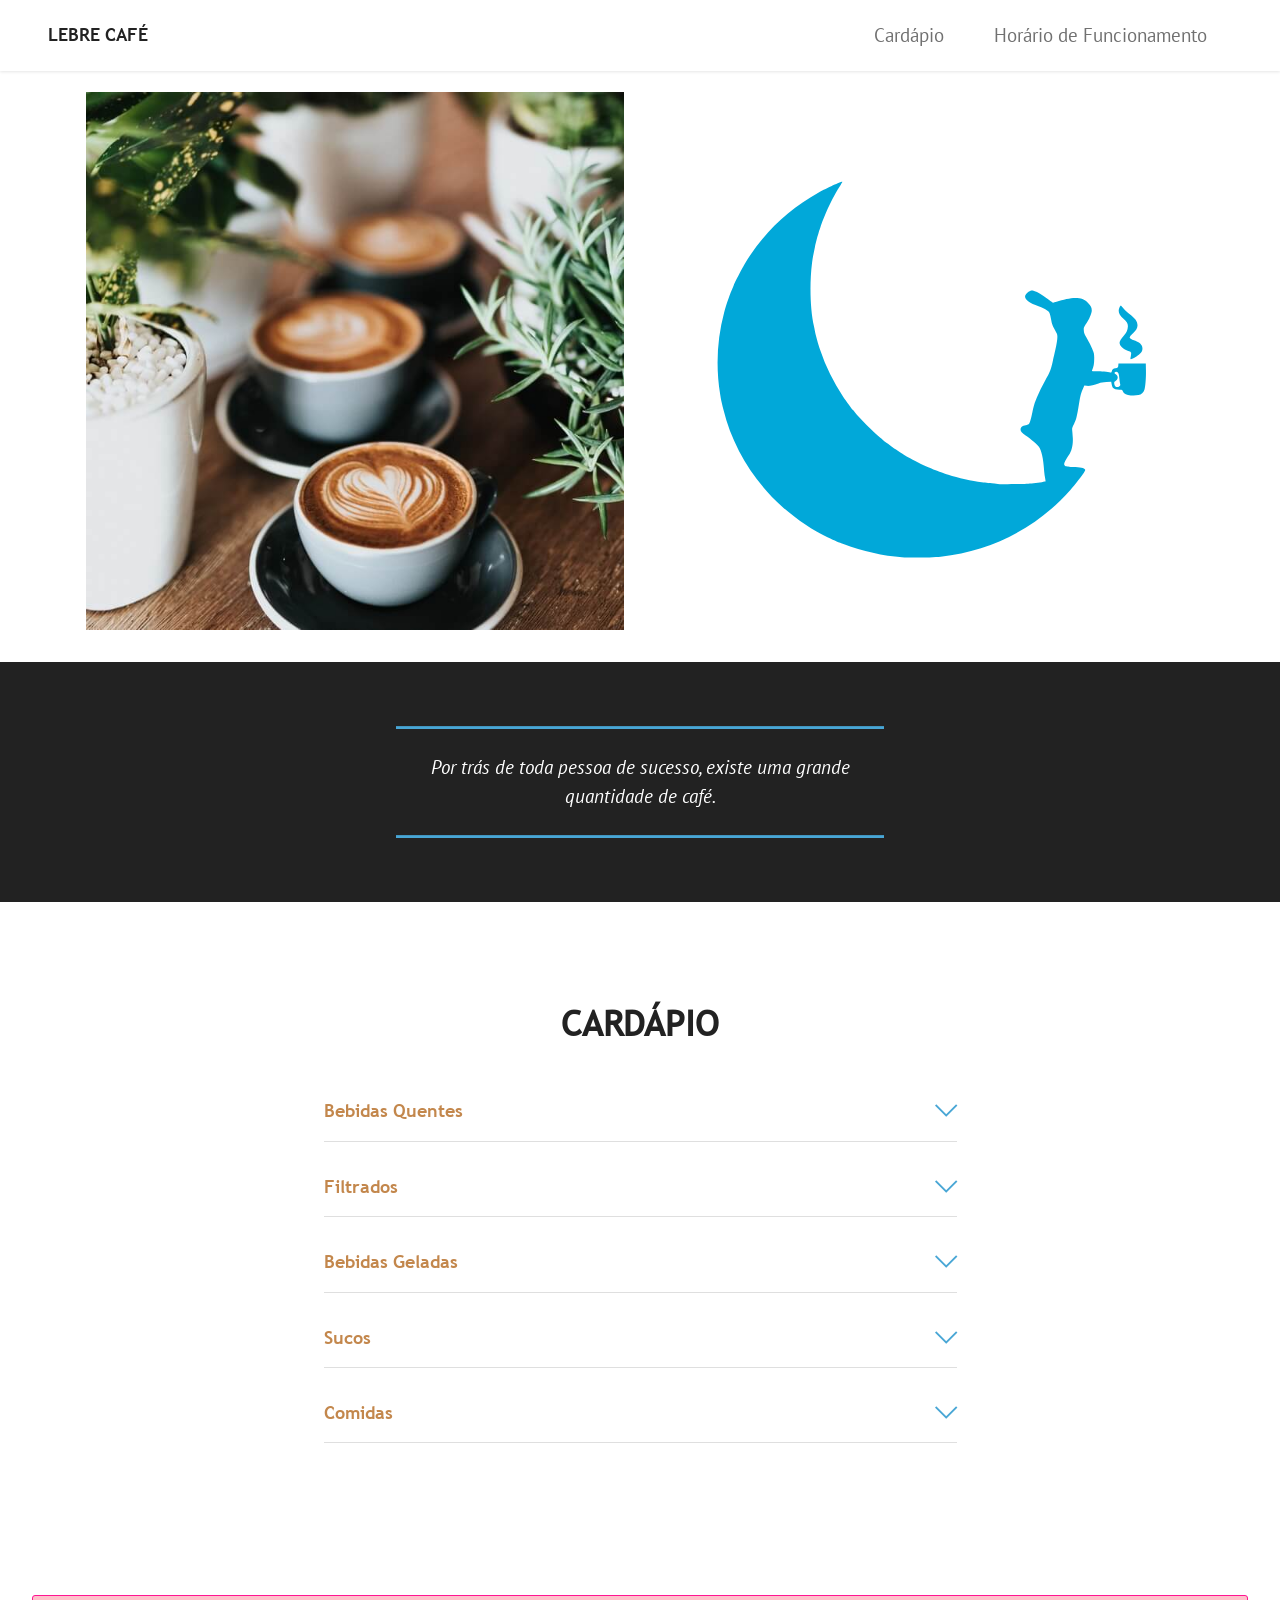
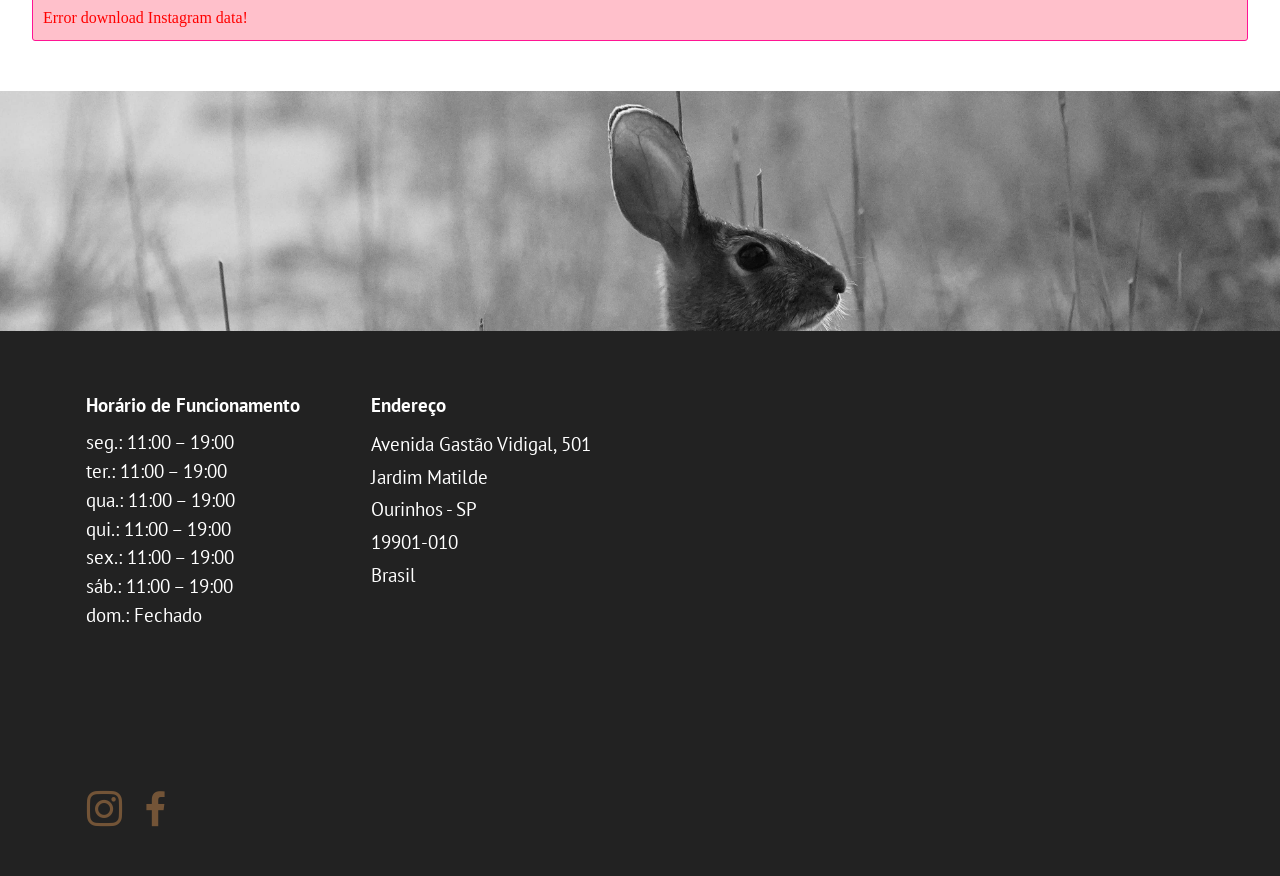
==== index.html @ 0de08815 "async defer" ====
<!DOCTYPE html>
<html  >
<head>
  <meta charset="UTF-8">
  <meta http-equiv="X-UA-Compatible" content="IE=edge">
  <meta name="viewport" content="width=device-width, initial-scale=1, minimum-scale=1">
  <link rel="shortcut icon" href="assets/images/untitled-artwork-128x128-2.png" type="image/x-icon">
  <meta name="description" content="Cafeteria em Ourinhos/SP.
Café, bolos, salgados e doces.">
  
  
  <title>LEBRE CAFÉ</title>
  <style>@charset "UTF-8";:root{--blue:#007bff;--indigo:#6610f2;--purple:#6f42c1;--pink:#e83e8c;--red:#dc3545;--orange:#fd7e14;--yellow:#ffffff;--green:#28a745;--teal:#20c997;--cyan:#17a2b8;--white:#fff;--gray:#6c757d;--gray-dark:#343a40;--primary:#007bff;--secondary:#6c757d;--success:#28a745;--info:#17a2b8;--warning:#ffffff;--danger:#dc3545;--light:#f8f9fa;--dark:#343a40;--breakpoint-xs:0;--breakpoint-sm:576px;--breakpoint-md:768px;--breakpoint-lg:992px;--breakpoint-xl:1200px;--font-family-sans-serif:-apple-system,BlinkMacSystemFont,"Segoe UI",Roboto,"Helvetica Neue",Arial,"Noto Sans",sans-serif,"Apple Color Emoji","Segoe UI Emoji","Segoe UI Symbol","Noto Color Emoji";--font-family-monospace:SFMono-Regular,Menlo,Monaco,Consolas,"Liberation Mono","Courier New",monospace}*,::after,::before{box-sizing:border-box}html{font-family:sans-serif;line-height:1.15;-webkit-text-size-adjust:100%}nav,section{display:block}body{margin:0;font-family:-apple-system,BlinkMacSystemFont,"Segoe UI",Roboto,"Helvetica Neue",Arial,"Noto Sans",sans-serif,"Apple Color Emoji","Segoe UI Emoji","Segoe UI Symbol","Noto Color Emoji";font-size:1rem;font-weight:400;line-height:1.5;color:#212529;text-align:left;background-color:#fff}hr{box-sizing:content-box;height:0;overflow:visible}h3,h6{margin-top:0;margin-bottom:.5rem}p{margin-top:0;margin-bottom:1rem}ul{margin-top:0;margin-bottom:1rem}strong{font-weight:bolder}a{color:#007bff;text-decoration:none;background-color:transparent}img{vertical-align:middle;border-style:none}button{border-radius:0}button{margin:0;font-family:inherit;font-size:inherit;line-height:inherit}button{overflow:visible}button{text-transform:none}[type=button],button{-webkit-appearance:button}[type=button]::-moz-focus-inner,button::-moz-focus-inner{padding:0;border-style:none}::-webkit-file-upload-button{font:inherit;-webkit-appearance:button}h3,h6{margin-bottom:.5rem;font-weight:500;line-height:1.2}h3{font-size:1.75rem}h6{font-size:1rem}.display-4{font-size:3.5rem;font-weight:300;line-height:1.2}hr{margin-top:1rem;margin-bottom:1rem;border:0;border-top:1px solid rgba(0,0,0,.1)}.container,.container-fluid{width:100%;padding-right:15px;padding-left:15px;margin-right:auto;margin-left:auto}@media (min-width:576px){.container{max-width:540px}}@media (min-width:768px){.container{max-width:720px}}@media (min-width:992px){.container{max-width:960px}}@media (min-width:1200px){.container{max-width:1140px}}.row{display:-ms-flexbox;display:flex;-ms-flex-wrap:wrap;flex-wrap:wrap;margin-right:-15px;margin-left:-15px}.col-12,.col-lg-5,.col-lg-6,.col-md-12,.col-md-7{position:relative;width:100%;padding-right:15px;padding-left:15px}.col-12{-ms-flex:0 0 100%;flex:0 0 100%;max-width:100%}@media (min-width:768px){.col-md-7{-ms-flex:0 0 58.333333%;flex:0 0 58.333333%;max-width:58.333333%}.col-md-12{-ms-flex:0 0 100%;flex:0 0 100%;max-width:100%}}@media (min-width:992px){.col-lg-5{-ms-flex:0 0 41.666667%;flex:0 0 41.666667%;max-width:41.666667%}.col-lg-6{-ms-flex:0 0 50%;flex:0 0 50%;max-width:50%}}.collapse:not(.show){display:none}.nav-link{display:block;padding:.5rem 1rem}.navbar{position:relative;display:-ms-flexbox;display:flex;-ms-flex-wrap:wrap;flex-wrap:wrap;-ms-flex-align:center;align-items:center;-ms-flex-pack:justify;justify-content:space-between;padding:.5rem 1rem}.navbar .container-fluid{display:-ms-flexbox;display:flex;-ms-flex-wrap:wrap;flex-wrap:wrap;-ms-flex-align:center;align-items:center;-ms-flex-pack:justify;justify-content:space-between}.navbar-brand{display:inline-block;padding-top:.3125rem;padding-bottom:.3125rem;margin-right:1rem;font-size:1.25rem;line-height:inherit;white-space:nowrap}.navbar-nav{display:-ms-flexbox;display:flex;-ms-flex-direction:column;flex-direction:column;padding-left:0;margin-bottom:0;list-style:none}.navbar-nav .nav-link{padding-right:0;padding-left:0}.navbar-collapse{-ms-flex-preferred-size:100%;flex-basis:100%;-ms-flex-positive:1;flex-grow:1;-ms-flex-align:center;align-items:center}.navbar-toggler{padding:.25rem .75rem;font-size:1.25rem;line-height:1;background-color:transparent;border:1px solid transparent;border-radius:.25rem}@media (max-width:991.98px){.navbar-expand-lg>.container-fluid{padding-right:0;padding-left:0}}@media (min-width:992px){.navbar-expand-lg{-ms-flex-flow:row nowrap;flex-flow:row nowrap;-ms-flex-pack:start;justify-content:flex-start}.navbar-expand-lg .navbar-nav{-ms-flex-direction:row;flex-direction:row}.navbar-expand-lg .navbar-nav .nav-link{padding-right:.5rem;padding-left:.5rem}.navbar-expand-lg>.container-fluid{-ms-flex-wrap:nowrap;flex-wrap:nowrap}.navbar-expand-lg .navbar-collapse{display:-ms-flexbox!important;display:flex!important;-ms-flex-preferred-size:auto;flex-basis:auto}.navbar-expand-lg .navbar-toggler{display:none}}.card{position:relative;display:-ms-flexbox;display:flex;-ms-flex-direction:column;flex-direction:column;min-width:0;word-wrap:break-word;background-color:#fff;background-clip:border-box;border:1px solid rgba(0,0,0,.125);border-radius:.25rem}.card-header{padding:.75rem 1.25rem;margin-bottom:0;background-color:rgba(0,0,0,.03);border-bottom:1px solid rgba(0,0,0,.125)}.card-header:first-child{border-radius:calc(.25rem - 1px) calc(.25rem - 1px) 0 0}.justify-content-center{-ms-flex-pack:center!important;justify-content:center!important}.mb-0{margin-bottom:0!important}.mb-3{margin-bottom:1rem!important}.my-4{margin-top:1.5rem!important}.mb-4,.my-4{margin-bottom:1.5rem!important}.text-primary{color:#007bff!important}.text-info{color:#17a2b8!important}.text-warning{color:#ffffff!important}html{box-sizing:border-box;-ms-overflow-style:scrollbar}*,::after,::before{box-sizing:inherit}.container,.container-fluid{width:100%;padding-right:15px;padding-left:15px;margin-right:auto;margin-left:auto}@media (min-width:576px){.container{max-width:540px}}@media (min-width:768px){.container{max-width:720px}}@media (min-width:992px){.container{max-width:960px}}@media (min-width:1200px){.container{max-width:1140px}}.row{display:-ms-flexbox;display:flex;-ms-flex-wrap:wrap;flex-wrap:wrap;margin-right:-15px;margin-left:-15px}.col-12,.col-lg-5,.col-lg-6,.col-md-12,.col-md-7{position:relative;width:100%;padding-right:15px;padding-left:15px}.col-12{-ms-flex:0 0 100%;flex:0 0 100%;max-width:100%}@media (min-width:768px){.col-md-7{-ms-flex:0 0 58.333333%;flex:0 0 58.333333%;max-width:58.333333%}.col-md-12{-ms-flex:0 0 100%;flex:0 0 100%;max-width:100%}}@media (min-width:992px){.col-lg-5{-ms-flex:0 0 41.666667%;flex:0 0 41.666667%;max-width:41.666667%}.col-lg-6{-ms-flex:0 0 50%;flex:0 0 50%;max-width:50%}}.justify-content-center{-ms-flex-pack:center!important;justify-content:center!important}.mb-0{margin-bottom:0!important}.mb-3{margin-bottom:1rem!important}.my-4{margin-top:1.5rem!important}.mb-4,.my-4{margin-bottom:1.5rem!important}*,::after,::before{box-sizing:border-box}html{font-family:sans-serif;line-height:1.15;-webkit-text-size-adjust:100%}nav,section{display:block}body{margin:0;font-family:-apple-system,BlinkMacSystemFont,"Segoe UI",Roboto,"Helvetica Neue",Arial,"Noto Sans",sans-serif,"Apple Color Emoji","Segoe UI Emoji","Segoe UI Symbol","Noto Color Emoji";font-size:1rem;font-weight:400;line-height:1.5;color:#212529;text-align:left;background-color:#fff}hr{box-sizing:content-box;height:0;overflow:visible}h3,h6{margin-top:0;margin-bottom:.5rem}p{margin-top:0;margin-bottom:1rem}ul{margin-top:0;margin-bottom:1rem}strong{font-weight:bolder}a{color:#007bff;text-decoration:none;background-color:transparent}img{vertical-align:middle;border-style:none}button{border-radius:0}button{margin:0;font-family:inherit;font-size:inherit;line-height:inherit}button{overflow:visible}button{text-transform:none}[type=button],button{-webkit-appearance:button}[type=button]::-moz-focus-inner,button::-moz-focus-inner{padding:0;border-style:none}::-webkit-file-upload-button{font:inherit;-webkit-appearance:button}.navbar-dropdown{left:0;padding:0;position:absolute;right:0;top:0;z-index:1030;background:#282828}.navbar-dropdown .navbar-caption{font-weight:700;white-space:normal;vertical-align:-4px;line-height:3.125rem!important}.navbar-dropdown .navbar-caption{color:inherit;text-decoration:none}.navbar-dropdown.navbar-fixed-top{position:fixed}.navbar-dropdown .navbar-brand span{vertical-align:-4px}.nav-dropdown{font-size:.75rem;font-weight:500;height:auto!important}.nav-dropdown .link{margin:.667em 1.667em;font-weight:500;padding:0}.nav-dropdown .link::after{color:inherit}section{background-color:#fff}body{font-style:normal;line-height:1.5;font-weight:400;color:#232323;position:relative}.container,.container-fluid,section{position:relative;word-wrap:break-word}a{font-style:normal;font-weight:400}a{text-decoration:none}.mbr-section-title{font-style:normal;line-height:1.3}.mbr-text{font-style:normal;line-height:1.7}.display-4,.display-5,.display-7,a,h3,h6,p,span{line-height:1;word-break:break-word;word-wrap:break-word;font-weight:400}strong{font-weight:700}section{background-position:50% 50%;background-repeat:no-repeat;background-size:cover}.align-center{text-align:center}img{display:block;width:100%}.card{background-color:transparent;border:none}.menu .navbar-brand{display:-webkit-flex}.menu .navbar-brand span{display:flex;display:-webkit-flex}.menu .navbar-brand .navbar-caption-wrap{display:-webkit-flex}@media (max-width:991px){.menu .navbar-collapse{max-height:93.5vh}}@media (min-width:992px){.menu .navbar-nav.nav-dropdown{display:-webkit-flex}}@media (max-width:767px){.menu .navbar-collapse{max-height:80vh}}.navbar{display:-webkit-flex;-webkit-flex-wrap:wrap;-webkit-align-items:center;-webkit-justify-content:space-between}.navbar-collapse{-webkit-flex-basis:100%;-webkit-flex-grow:1;-webkit-align-items:center}.nav-dropdown .link{padding:.667em 1.667em!important;margin:0!important}.row{display:-webkit-flex;-webkit-flex-wrap:wrap}.justify-content-center{-webkit-justify-content:center}.navbar-toggler{align-self:flex-start;padding:.25rem .75rem;font-size:1.25rem;line-height:1;background:0 0;border:1px solid transparent;border-radius:.25rem}body,html{height:auto;min-height:100vh}:focus{outline:0}ul{margin-bottom:2.3125rem}.mb-4{margin-bottom:2rem!important}@media (min-width:992px){.container{padding-left:16px;padding-right:16px}.row{margin-left:-16px;margin-right:-16px}.row>[class*=col]{padding-left:16px;padding-right:16px}}@media (min-width:768px){.container-fluid{padding-left:32px;padding-right:32px}}@font-face{font-family:TREBUCBD;font-display:swap;src:url(assets/fonts/TREBUCBD/font.ttf)}@font-face{font-family:'Trebuchet MS';font-display:swap;src:url(assets/fonts/Trebuchet%20MS/font.ttf)}body{}.display-4{font-family:TREBUCBD;font-size:1.1rem;line-height:1.5}.display-5{font-family:'Trebuchet MS';font-size:2.2rem;line-height:1.5}.display-7{font-family:'PT Sans',sans-serif;font-size:1.2rem;line-height:1.5}@media (max-width:768px){.display-4{font-size:.88rem;font-size:calc(1.0350000000000001rem + (1.1 - 1.0350000000000001) * ((100vw - 20rem)/ (48 - 20)));line-height:calc(1.4 * (1.0350000000000001rem + (1.1 - 1.0350000000000001) * ((100vw - 20rem)/ (48 - 20))))}.display-5{font-size:1.76rem;font-size:calc(1.42rem + (2.2 - 1.42) * ((100vw - 20rem)/ (48 - 20)));line-height:calc(1.4 * (1.42rem + (2.2 - 1.42) * ((100vw - 20rem)/ (48 - 20))))}.display-7{font-size:.96rem;font-size:calc(1.07rem + (1.2 - 1.07) * ((100vw - 20rem)/ (48 - 20)));line-height:calc(1.4 * (1.07rem + (1.2 - 1.07) * ((100vw - 20rem)/ (48 - 20))))}}.text-primary{color:#48a6d5!important}.text-info{color:#717171!important}.text-black{color:#232323!important}a[class*=text-]:not(.nav-link):not(.dropdown-item):not([role]){position:relative;background-image:linear-gradient(currentColor 50%,currentColor 50%);background-size:10000px 2px;background-repeat:no-repeat;background-position:0 1.2em}a{color:#48a6d5}body{overflow-x:hidden}.cid-saBIcJSarL{padding-top:2rem;padding-bottom:2rem;background-color:#fff}@media (max-width:991px){.cid-saBIcJSarL .image-wrapper{margin-bottom:1rem}}.cid-saBIcJSarL .row{flex-direction:row-reverse}.cid-saBIcJSarL img{width:100%}.cid-sauZxcHuca{padding-top:4rem;padding-bottom:4rem;background-color:#222}.cid-sauZxcHuca .line{background-color:#48a6d5;align:center;height:2px;margin:0 auto}.cid-sauZxcHuca .mbr-text{color:#fff}.cid-sary7L9HfN{padding-top:6rem;padding-bottom:6rem;background-color:#fff}.cid-sary7L9HfN .card .card-header{background-color:transparent;margin-bottom:0}.cid-sary7L9HfN .panel-title{display:flex;align-items:center;justify-content:space-between}.cid-sary7L9HfN .mbr-iconfont{padding-left:1rem;font-family:Moririse2!important;font-size:1.4rem!important;color:#48a6d5}.cid-sary7L9HfN .card-header,.cid-sary7L9HfN .panel-body{padding:1rem 0}.cid-sary7L9HfN .panel-title-edit{color:#c3874c}.cid-sary7L9HfN .panel-text{text-align:left}.cid-sary7L9HfN H3{color:#222}.cid-saslLv48OK{z-index:1000;width:100%;position:relative;min-height:60px}.cid-saslLv48OK nav.navbar{position:fixed}.cid-saslLv48OK .nav-dropdown .link{padding:0 .3em!important;margin:.667em 1em!important}.cid-saslLv48OK .nav-link{position:relative}.cid-saslLv48OK .navbar{min-height:70px;border-bottom:1px solid transparent;box-shadow:0 1px 3px 0 rgba(0,0,0,.1);background:#fff}.cid-saslLv48OK .navbar .navbar-collapse{justify-content:flex-end;z-index:1}@media (max-width:991px){.cid-saslLv48OK .navbar .nav-item .nav-link::before{display:none}.cid-saslLv48OK .navbar ul.navbar-nav li{margin:auto}.cid-saslLv48OK .navbar .navbar-brand{flex-shrink:initial;flex-basis:auto;word-break:break-word;padding-right:2rem}.cid-saslLv48OK .navbar .navbar-toggler{flex-basis:auto}}.cid-saslLv48OK .navbar-brand{min-height:70px;flex-shrink:0;align-items:center;margin-right:0;padding:0;word-break:break-word;z-index:1}.cid-saslLv48OK .navbar-brand .navbar-caption{line-height:inherit!important}.cid-saslLv48OK .navbar-expand-lg .navbar-nav .nav-link{padding:0}.cid-saslLv48OK ul.navbar-nav{flex-wrap:wrap}.cid-saslLv48OK button.navbar-toggler{outline:0;width:31px;height:20px;position:relative;align-self:center}.cid-saslLv48OK button.navbar-toggler .hamburger span{position:absolute;right:0;width:30px;height:2px;border-right:5px;background-color:#222}.cid-saslLv48OK button.navbar-toggler .hamburger span:nth-child(1){top:0}.cid-saslLv48OK button.navbar-toggler .hamburger span:nth-child(2){top:8px}.cid-saslLv48OK button.navbar-toggler .hamburger span:nth-child(3){top:8px}.cid-saslLv48OK button.navbar-toggler .hamburger span:nth-child(4){top:16px}.cid-saslLv48OK .navbar-dropdown{padding:0 1rem;position:fixed}.cid-saslLv48OK a.nav-link{display:flex;align-items:center;justify-content:center}@media screen and (-ms-high-contrast:active),(-ms-high-contrast:none){.cid-saslLv48OK .navbar{height:70px}}[class*=" mbri-"]{font-family:MobiriseIcons!important;speak:none;font-style:normal;font-weight:400;font-variant:normal;text-transform:none;line-height:1;-webkit-font-smoothing:antialiased;-moz-osx-font-smoothing:grayscale}.mbri-arrow-down:before{content:"\e908"}body{font-family:IBM Plex Sans}.display-4{font-family:TREBUCBD;font-size:1.1rem;line-height:1.5}.display-5{font-family:'Trebuchet MS';font-size:2.2rem;line-height:1.5}.display-7{font-family:'PT Sans',sans-serif;font-size:1.2rem;line-height:1.5}@media (max-width:768px){.display-4{font-size:.88rem;font-size:calc(1.0350000000000001rem + (1.1 - 1.0350000000000001) * ((100vw - 20rem)/ (48 - 20)));line-height:calc(1.4 * (1.0350000000000001rem + (1.1 - 1.0350000000000001) * ((100vw - 20rem)/ (48 - 20))))}.display-5{font-size:1.76rem;font-size:calc(1.42rem + (2.2 - 1.42) * ((100vw - 20rem)/ (48 - 20)));line-height:calc(1.4 * (1.42rem + (2.2 - 1.42) * ((100vw - 20rem)/ (48 - 20))))}.display-7{font-size:.96rem;font-size:calc(1.07rem + (1.2 - 1.07) * ((100vw - 20rem)/ (48 - 20)));line-height:calc(1.4 * (1.07rem + (1.2 - 1.07) * ((100vw - 20rem)/ (48 - 20))))}}.text-primary{color:#48a6d5!important}.text-info{color:#717171!important}.text-black{color:#232323!important}a[class*=text-]:not(.nav-link):not(.dropdown-item):not([role]){position:relative;background-image:linear-gradient(currentColor 50%,currentColor 50%);background-size:10000px 2px;background-repeat:no-repeat;background-position:0 1.2em}a{color:#48a6d5}body{overflow-x:hidden}.cid-saBIcJSarL{padding-top:2rem;padding-bottom:2rem;background-color:#fff}@media (max-width:991px){.cid-saBIcJSarL .image-wrapper{margin-bottom:1rem}}.cid-saBIcJSarL .row{flex-direction:row-reverse}.cid-saBIcJSarL img{width:100%}.cid-sauZxcHuca{padding-top:4rem;padding-bottom:4rem;background-color:#222}.cid-sauZxcHuca .line{background-color:#48a6d5;align:center;height:2px;margin:0 auto}.cid-sauZxcHuca .mbr-text{color:#fff}.cid-sary7L9HfN{padding-top:6rem;padding-bottom:6rem;background-color:#fff}.cid-sary7L9HfN .card .card-header{background-color:transparent;margin-bottom:0}.cid-sary7L9HfN .panel-title{display:flex;align-items:center;justify-content:space-between}.cid-sary7L9HfN .mbr-iconfont{padding-left:1rem;font-family:Moririse2!important;font-size:1.4rem!important;color:#48a6d5}.cid-sary7L9HfN .card-header,.cid-sary7L9HfN .panel-body{padding:1rem 0}.cid-sary7L9HfN .panel-title-edit{color:#c3874c}.cid-sary7L9HfN .panel-text{text-align:left}.cid-sary7L9HfN H3{color:#222}.cid-saslLv48OK{z-index:1000;width:100%;position:relative;min-height:60px}.cid-saslLv48OK nav.navbar{position:fixed}.cid-saslLv48OK .nav-dropdown .link{padding:0 .3em!important;margin:.667em 1em!important}.cid-saslLv48OK .nav-link{position:relative}.cid-saslLv48OK .navbar{min-height:70px;border-bottom:1px solid transparent;box-shadow:0 1px 3px 0 rgba(0,0,0,.1);background:#fff}.cid-saslLv48OK .navbar .navbar-collapse{justify-content:flex-end;z-index:1}@media (max-width:991px){.cid-saslLv48OK .navbar .nav-item .nav-link::before{display:none}.cid-saslLv48OK .navbar ul.navbar-nav li{margin:auto}.cid-saslLv48OK .navbar .navbar-brand{flex-shrink:initial;flex-basis:auto;word-break:break-word;padding-right:2rem}.cid-saslLv48OK .navbar .navbar-toggler{flex-basis:auto}}.cid-saslLv48OK .navbar-brand{min-height:70px;flex-shrink:0;align-items:center;margin-right:0;padding:0;word-break:break-word;z-index:1}.cid-saslLv48OK .navbar-brand .navbar-caption{line-height:inherit!important}.cid-saslLv48OK .navbar-expand-lg .navbar-nav .nav-link{padding:0}.cid-saslLv48OK ul.navbar-nav{flex-wrap:wrap}.cid-saslLv48OK button.navbar-toggler{outline:0;width:31px;height:20px;position:relative;align-self:center}.cid-saslLv48OK button.navbar-toggler .hamburger span{position:absolute;right:0;width:30px;height:2px;border-right:5px;background-color:#222}.cid-saslLv48OK button.navbar-toggler .hamburger span:nth-child(1){top:0}.cid-saslLv48OK button.navbar-toggler .hamburger span:nth-child(2){top:8px}.cid-saslLv48OK button.navbar-toggler .hamburger span:nth-child(3){top:8px}.cid-saslLv48OK button.navbar-toggler .hamburger span:nth-child(4){top:16px}.cid-saslLv48OK .navbar-dropdown{padding:0 1rem;position:fixed}.cid-saslLv48OK a.nav-link{display:flex;align-items:center;justify-content:center}@media screen and (-ms-high-contrast:active),(-ms-high-contrast:none){.cid-saslLv48OK .navbar{height:70px}}</style>
  <link rel="stylesheet" href="assets/bootstrap/css/bootstrap.min.css" media="print" onload="this.media='all'">
  <link rel="stylesheet" href="assets/bootstrap/css/bootstrap-grid.min.css" media="print" onload="this.media='all'">
  <link rel="stylesheet" href="assets/bootstrap/css/bootstrap-reboot.min.css" media="print" onload="this.media='all'">
  <link rel="stylesheet" href="assets/dropdown/css/style.css" media="print" onload="this.media='all'">
  <link rel="stylesheet" href="assets/slick/slick.css" media="print" onload="this.media='all'">
  <link rel="stylesheet" href="assets/theme/css/style.css" media="print" onload="this.media='all'">
  <link href="assets/fonts/style.css" rel="stylesheet" media="print" onload="this.media='all'">
  <link rel="preload" as="style" href="assets/socicon/css/styles.css">
  <link rel="stylesheet" href="assets/socicon/css/styles.css">
  <link rel="preload" as="style" href="assets/mobirise/css/mbr-additional.css"><link rel="stylesheet" href="assets/mobirise/css/mbr-additional.css" type="text/css" media="print" onload="this.media='all'">
  <link rel="preload" href="assets/web/assets/mobirise-icons2/mobirise2.css" as="style">
  <link rel="preload" href="assets/web/assets/mobirise-icons/mobirise-icons.css" as="style">
  <link rel="stylesheet" href="assets/web/assets/mobirise-icons2/mobirise2.css">
  <link rel="stylesheet" href="assets/web/assets/mobirise-icons/mobirise-icons.css">
  <!-- Analytics -->
<!-- Global site tag (gtag.js) - Google Analytics -->
<script async="" src="https://www.googletagmanager.com/gtag/js?id=UA-178004369-1"></script>
<script>
  window.dataLayer = window.dataLayer || [];
  function gtag(){dataLayer.push(arguments);}
  gtag('js', new Date());

  gtag('config', 'UA-178004369-1');
</script>
<!-- /Analytics -->
  
  
</head>
<body>
  
  <section class="menu menu2 cid-saslLv48OK" once="menu" id="menu2-1f">
    
    <nav class="navbar navbar-dropdown navbar-fixed-top navbar-expand-lg">
        <div class="container-fluid">
            <div class="navbar-brand">
                
                <span class="navbar-caption-wrap"><a class="navbar-caption text-warning text-primary display-4" href="http://lebrecafe.com" style="color:#222222 !important; font-size:1.1rem !important">LEBRE CAFÉ</a></span>
            </div>
            <button class="navbar-toggler" type="button" data-toggle="collapse" data-target="#navbarSupportedContent" aria-controls="navbarNavAltMarkup" aria-expanded="false" aria-label="Toggle navigation">
                <div class="hamburger">
                    <span></span>
                    <span></span>
                    <span></span>
                    <span></span>
                </div>
            </button>
            <div class="collapse navbar-collapse" id="navbarSupportedContent">
                <ul class="navbar-nav nav-dropdown nav-right" data-app-modern-menu="true"><li class="nav-item"><a class="nav-link link text-info display-7" href="index.html#content17-s">
                            Cardápio</a></li><li class="nav-item"><a class="nav-link link text-info display-7" href="index.html#footer6-o">
                            Horário de Funcionamento</a></li></ul>
                
                
            </div>
        </div>
    </nav>
</section>

<section class="image4 cid-saBIcJSarL" id="image4-22">
    

    

    <div class="container">
        <div class="row">
            <div class="col-12 col-lg-6">
                <div class="image-wrapper">
                    <img src="assets/images/lebrelogo.svg" alt="Logo">
                    
                </div>
            </div>
            <div class="col-12 col-lg-6">
                <div class="image-wrapper">
                    <img src="assets/images/headerphoto.jpeg" alt="Cafe">
                    
                </div>
            </div>
        </div>
    </div>
</section>

<section class="content6 cid-sauZxcHuca" id="content6-1k">
    
    <div class="container-fluid">
        <div class="row justify-content-center">
            <div class="col-md-12 col-lg-5">
                <hr class="line">
                <p class="mbr-text align-center mbr-fonts-style my-4 display-7"><em>Por trás de toda pessoa de sucesso, existe uma grande quantidade de café.</em></p>
                <hr class="line">
            </div>
        </div>
    </div>
</section>

<section class="content17 cid-sary7L9HfN" id="content17-s">

    

    
    
    <div class="container">
             <script src="assets/mbr-switch-arrow/mbr-switch-arrow.js"></script>  
            <div class="row justify-content-center">
                <div class="col-12 col-md-7">
                    <div class="section-head align-center mb-4">
                        <h3 class="mbr-section-title mb-0 mbr-fonts-style display-5">
                            <strong>CARDÁPIO</strong></h3>
                        
                    </div>
                    
                    <div id="bootstrap-toggle" class="toggle-panel accordionStyles tab-content">
                        <div class="card mb-3">
                            <div class="card-header" role="tab" id="headingOne">
                                <a role="button" class="collapsed panel-title text-black" data-toggle="collapse" data-core="" href="#collapse1_3" aria-expanded="false" aria-controls="collapse1">
                                    <h6 class="panel-title-edit mbr-fonts-style mb-0 display-4"><strong>Bebidas Quentes</strong></h6>
                                    <span class="sign mbr-iconfont mbri-arrow-down"></span>
                                </a>
                            </div>
                            <div id="collapse1_3" class="panel-collapse noScroll collapse" role="tabpanel" aria-labelledby="headingOne">
                                <div class="panel-body">
                                    <p class="mbr-fonts-style panel-text display-7">Café Expresso Ristretto&nbsp;<br>Café Expresso Simples<br>Café Expresso Americano<br>Café Expresso Duplo<br>Café Expresso Duplo com Chantilly<br>Café Latte<br>Latte Macchiato<br>Mocha<br>Cappuccino Italiano<br>Lebre Cappuccino Puro<br>Lebre Cappuccino Expresso<br>Lebre Cappuccino Chantilly<br>Chai<br>Chá Twinings<br>Chocolate Quente<br></p>
                                </div>
                            </div>
                        </div>
                        <div class="card mb-3">
                            <div class="card-header" role="tab" id="headingTwo">
                                <a role="button" class="collapsed panel-title text-black" data-toggle="collapse" data-core="" href="#collapse2_3" aria-expanded="false" aria-controls="collapse2">
                                    <h6 class="panel-title-edit mbr-fonts-style mb-0 display-4"><strong>Filtrados</strong></h6>
                                    <span class="sign mbr-iconfont mbri-arrow-down"></span>
                                </a>

                            </div>
                            <div id="collapse2_3" class="panel-collapse noScroll collapse" role="tabpanel" aria-labelledby="headingTwo">
                                <div class="panel-body">
                                    <p class="mbr-fonts-style panel-text display-7">French Press<br>Hario V60<br>Café da Vovó<br>Café do Dia<br></p>
                                </div>
                            </div>
                        </div>
                        <div class="card mb-3">
                            <div class="card-header" role="tab" id="headingThree">
                                <a role="button" class="collapsed panel-title text-black" data-toggle="collapse" data-core="" href="#collapse3_3" aria-expanded="false" aria-controls="collapse3">
                                    <h6 class="panel-title-edit mbr-fonts-style mb-0 display-4"><strong>Bebidas Geladas</strong>
                                </h6>
                                    <span class="sign mbr-iconfont mbri-arrow-down"></span>
                                </a>
                            </div>
                            <div id="collapse3_3" class="panel-collapse noScroll collapse" role="tabpanel" aria-labelledby="headingThree">
                                <div class="panel-body">
                                    <p class="mbr-fonts-style panel-text display-7">Café Expresso Tônica<br>Ice Cappuccino<br>Mocha Ice<br>Lebre Frapê<br>Lebre Frapê Oreo ou Ovomaltine<br>Soda Italiana<br></p>
                                </div>
                            </div>
                        </div>
                        <div class="card mb-3">
                            <div class="card-header" role="tab" id="headingThree">
                                <a role="button" class="collapsed panel-title text-black" data-toggle="collapse" data-core="" href="#collapse4_3" aria-expanded="false" aria-controls="collapse4">
                                    <h6 class="panel-title-edit mbr-fonts-style mb-0 display-4"><strong>Sucos</strong></h6>
                                    <span class="sign mbr-iconfont mbri-arrow-down"></span>
                                </a>
                            </div>
                            <div id="collapse4_3" class="panel-collapse noScroll collapse" role="tabpanel" aria-labelledby="headingThree">
                                <div class="panel-body">
                                    <p class="mbr-fonts-style panel-text display-7">Natural - 350ml<br>Natural - Jarra<br>Polpa - 350ml<br>Polpa - Jarra<br></p>
                                </div>
                            </div>
                        </div>
                        <div class="card mb-3">
                            <div class="card-header" role="tab" id="headingThree">
                                <a role="button" class="collapsed panel-title text-black" data-toggle="collapse" data-core="" href="#collapse5_3" aria-expanded="false" aria-controls="collapse5">
                                   <h6 class="panel-title-edit mbr-fonts-style mb-0 display-4"><strong>Comidas</strong></h6>
                                        <span class="sign mbr-iconfont mbri-arrow-down"></span>
                                </a>
                            </div>
                            <div id="collapse5_3" class="panel-collapse noScroll collapse" role="tabpanel" aria-labelledby="headingThree">
                                <div class="panel-body">
                                    <p class="mbr-fonts-style panel-text display-7">Omelete<br>Omelete Recheada<br>Omelete Colorida<br>Crepioca<br>Tapioca<br>Tapioca Doce<br>Waffle<br>Pão na Chapa<br>Pão na Chapa Requeijão<br>Misto Quente<br>Salada de Frutas<br>Bolos</p>
                                </div>
                            </div>
                        </div>
                        
                    </div>
                </div>
            </div>
        </div>
</section>
<link rel="stylesheet" href="assets/instagram-feed/style.css">
<section class="mbr-instagram-feed" id="instagram-feed-block-1z" data-per-row-grid="4" data-rows="2" data-per-row-slider="" data-spacing="12" data-full-width="true" data-account="lebrecafe" data-rv-view="2719" style="background-color: rgb(255, 255, 255); padding-top: 40px; padding-bottom: 40px;">
    
    <div class="container container_toggle">
        <div class="row">
            <div class="col">
                <div class="inst">
                    
                    <div class="inst__content"></div>
                    
                </div>
            </div>
        </div>
    </div>
</section>

<section class="content4 cid-savZqe6xJ7 mbr-parallax-background" id="content4-1n">
    
    
    <div class="container-fluid">
        <div class="row justify-content-center">
            <div class="title col-md-12 col-lg-9">
                <h3 class="mbr-section-title mbr-fonts-style align-center mb-4 display-2"></h3>
                
                
            </div>
        </div>
    </div>
</section>

<section class="footer6 cid-sarxiRUW7M" once="footers" id="footer6-o">

    

    

    <div class="container">
        <div class="row content mbr-white">
            <div class="col-12 col-md-3 mbr-fonts-style display-7">
                <h5 class="mbr-section-subtitle mbr-fonts-style mb-2 display-7"><strong>Horário de Funcionamento</strong></h5>
                <p class="mbr-text mbr-fonts-style display-7">seg.:	11:00 – 19:00<br>ter.:	11:00 – 19:00<br>qua.:	11:00 – 19:00<br>qui.:	11:00 – 19:00<br>sex.:	11:00 – 19:00<br>sáb.:	11:00 – 19:00<br>dom.:	Fechado</p> <br>
                <h5 class="mbr-section-subtitle mbr-fonts-style mb-2 mt-4 display-7"></h5>
                <p class="mbr-text mbr-fonts-style mb-4 display-7"></p>
            </div>
            <div class="col-12 col-md-3 mbr-fonts-style display-7">
                <h5 class="mbr-section-subtitle mbr-fonts-style mb-2 display-7"><strong>Endereço</strong></h5>
                <ul class="list mbr-fonts-style mb-4 display-7">
                    <li class="mbr-text item-wrap">Avenida Gastão Vidigal, 501</li><li class="mbr-text item-wrap">Jardim Matilde</li><li class="mbr-text item-wrap">Ourinhos - SP</li><li class="mbr-text item-wrap">19901-010</li><li class="mbr-text item-wrap">Brasil</li><li class="mbr-text item-wrap"><br></li>
                </ul>
                <h5 class="mbr-section-subtitle mbr-fonts-style mb-2 mt-5 display-7"></h5>
                <p class="mbr-text mbr-fonts-style mb-4 display-7"></p>
            </div>
            <div class="col-12 col-md-6">
                <div class="google-map"><iframe async defer frameborder="0" style="border:0" src="" data-src="https://www.google.com/maps/embed/v1/place?key=AIzaSyAEIpgj38KyLFELm2bK9Y7krBkz1K-cMq8&amp;q=Avenida Gastão Vidigal, 501Jardim MatildeOurinhos - SP19901-010Brasil" allowfullscreen=""></iframe></div>
                <script async defer>
					var mapDefer = document.getElementsByTagName('iframe');
					for (var i=0; i<mapDefer.length; i++) {
					if(mapDefer[i].getAttribute('data-src')) {
						mapDefer[i].setAttribute('src',mapDefer[i].getAttribute('data-src'));
					} } 
				</script>
  
            </div>
            <div class="col-md-6">
                <div class="social-list align-left">
                    <div class="soc-item">
                        <a href="http://instagram.com/lebrecafe" target="_blank">
                            <span class="mbr-iconfont mbr-iconfont-social socicon-instagram socicon" style="color: rgb(195, 135, 76); fill: rgb(195, 135, 76); font-size: 35px;"></span>
                        </a>
                    </div>
                    <div class="soc-item">
                        <a href="https://www.facebook.com/lebrecafe/" target="_blank">
                            <span class="mbr-iconfont mbr-iconfont-social socicon-facebook socicon" style="color: rgb(195, 135, 76); fill: rgb(195, 135, 76); font-size: 35px;"></span>
                        </a>
                    </div>
                    
                    
                    
                    
                </div>
            </div>
        </div>
        
    </div>
</section><script src="assets/web/assets/jquery/jquery.min.js"></script>  <script src="assets/popper/popper.min.js"></script> <script src="assets/bootstrap/js/bootstrap.min.js"></script>  <script src="assets/smoothscroll/smooth-scroll.js"></script> <script src="assets/parallax/jarallax.min.js"></script><script src="assets/instagram-feed/index.js"></script> <script src="assets/dropdown/js/nav-dropdown.js"></script>  <script src="assets/dropdown/js/navbar-dropdown.js"></script>  <script src="assets/touchswipe/jquery.touch-swipe.min.js"></script> <script src="assets/slick/slick.min.js"></script>  <script src="assets/theme/js/script.js"></script> 

  
  

  
  
<noscript><link rel="stylesheet" href="assets/bootstrap/css/bootstrap.min.css"></noscript>

  
  

  
  
<noscript><link rel="stylesheet" href="assets/bootstrap/css/bootstrap-grid.min.css"></noscript>

  
  

  
  
<noscript><link rel="stylesheet" href="assets/bootstrap/css/bootstrap-reboot.min.css"></noscript>

  
  

  
  
<noscript><link rel="stylesheet" href="assets/dropdown/css/style.css"></noscript>

  
  

  
  

  
  

  
  
<noscript><link rel="stylesheet" href="assets/slick/slick.css"></noscript>

  
  

  
  
<noscript><link rel="stylesheet" href="assets/theme/css/style.css"></noscript>

  
  

  
  
<noscript><link href="assets/fonts/style.css" rel="stylesheet"></noscript>

  
  

  
  
<noscript><link rel="stylesheet" href="assets/mobirise/css/mbr-additional.css" type="text/css"></noscript>
  
  

  
  
<noscript><link rel="stylesheet" href="assets/web/assets/mobirise-icons/mobirise-icons.css"></noscript>

  
  

  
  
<noscript><link rel="stylesheet" href="assets/instagram-feed/style.css"></noscript>
 
</body>
</html>
---- assets/dropdown/css/style.css ----
.navbar-dropdown {
  left: 0;
  padding: 0;
  position: absolute;
  right: 0;
  top: 0;
  transition: all 0.45s ease;
  z-index: 1030;
  background: #282828; }
  .navbar-dropdown .navbar-logo {
    margin-right: 0.8rem;
    transition: margin 0.3s ease-in-out;
    vertical-align: middle; }
    .navbar-dropdown .navbar-logo img {
      height: 3.125rem;
      transition: all 0.3s ease-in-out; }
    .navbar-dropdown .navbar-logo.mbr-iconfont {
      font-size: 3.125rem;
      line-height: 3.125rem; }
  .navbar-dropdown .navbar-caption {
    font-weight: 700;
    white-space: normal;
    vertical-align: -4px;
    line-height: 3.125rem !important; }
    .navbar-dropdown .navbar-caption, .navbar-dropdown .navbar-caption:hover {
      color: inherit;
      text-decoration: none; }
  .navbar-dropdown .mbr-iconfont + .navbar-caption {
    vertical-align: -1px; }
  .navbar-dropdown.navbar-fixed-top {
    position: fixed; }
  .navbar-dropdown .navbar-brand span {
    vertical-align: -4px; }
  .navbar-dropdown.bg-color.transparent {
    background: none; }
  .navbar-dropdown.navbar-short .navbar-brand {
    padding: 0.625rem 0; }
    .navbar-dropdown.navbar-short .navbar-brand span {
      vertical-align: -1px; }
  .navbar-dropdown.navbar-short .navbar-caption {
    line-height: 2.375rem !important;
    vertical-align: -2px; }
  .navbar-dropdown.navbar-short .navbar-logo {
    margin-right: 0.5rem; }
    .navbar-dropdown.navbar-short .navbar-logo img {
      height: 2.375rem; }
    .navbar-dropdown.navbar-short .navbar-logo.mbr-iconfont {
      font-size: 2.375rem;
      line-height: 2.375rem; }
  .navbar-dropdown.navbar-short .mbr-table-cell {
    height: 3.625rem; }
  .navbar-dropdown .navbar-close {
    left: 0.6875rem;
    position: fixed;
    top: 0.75rem;
    z-index: 1000; }
  .navbar-dropdown .hamburger-icon {
    content: "";
    display: inline-block;
    vertical-align: middle;
    width: 16px;
    -webkit-box-shadow: 0 -6px 0 1px #282828,0 0 0 1px #282828,0 6px 0 1px #282828;
    -moz-box-shadow: 0 -6px 0 1px #282828,0 0 0 1px #282828,0 6px 0 1px #282828;
    box-shadow: 0 -6px 0 1px #282828,0 0 0 1px #282828,0 6px 0 1px #282828; }

.dropdown-menu .dropdown-toggle[data-toggle="dropdown-submenu"]::after {
  border-bottom: 0.35em solid transparent;
  border-left: 0.35em solid;
  border-right: 0;
  border-top: 0.35em solid transparent;
  margin-left: 0.3rem; }

.dropdown-menu .dropdown-item:focus {
  outline: 0; }

.nav-dropdown {
  font-size: 0.75rem;
  font-weight: 500;
  height: auto !important; }
  .nav-dropdown .nav-btn {
    padding-left: 1rem; }
  .nav-dropdown .link {
    margin: .667em 1.667em;
    font-weight: 500;
    padding: 0;
    transition: color .2s ease-in-out; }
    .nav-dropdown .link.dropdown-toggle {
      margin-right: 2.583em; }
      .nav-dropdown .link.dropdown-toggle::after {
        margin-left: .25rem;
        border-top: 0.35em solid;
        border-right: 0.35em solid transparent;
        border-left: 0.35em solid transparent;
        border-bottom: 0; }
      .nav-dropdown .link.dropdown-toggle[aria-expanded="true"] {
        margin: 0;
        padding: 0.667em 3.263em  0.667em 1.667em; }
  .nav-dropdown .link::after,
  .nav-dropdown .dropdown-item::after {
    color: inherit; }
  .nav-dropdown .btn {
    font-size: 0.75rem;
    font-weight: 700;
    letter-spacing: 0;
    margin-bottom: 0;
    padding-left: 1.25rem;
    padding-right: 1.25rem; }
  .nav-dropdown .dropdown-menu {
    border-radius: 0;
    border: 0;
    left: 0;
    margin: 0;
    padding-bottom: 1.25rem;
    padding-top: 1.25rem;
    position: relative; }
  .nav-dropdown .dropdown-submenu {
    margin-left: 0.125rem;
    top: 0; }
  .nav-dropdown .dropdown-item {
    font-weight: 500;
    line-height: 2;
    padding: 0.3846em 4.615em 0.3846em 1.5385em;
    position: relative;
    transition: color .2s ease-in-out, background-color .2s ease-in-out; }
    .nav-dropdown .dropdown-item::after {
      margin-top: -0.3077em;
      position: absolute;
      right: 1.1538em;
      top: 50%; }
    .nav-dropdown .dropdown-item:focus, .nav-dropdown .dropdown-item:hover {
      background: none; }

@media (max-width: 767px) {
  .nav-dropdown.navbar-toggleable-sm {
    bottom: 0;
    display: none;
    left: 0;
    overflow-x: hidden;
    position: fixed;
    top: 0;
    transform: translateX(-100%);
    -ms-transform: translateX(-100%);
    -webkit-transform: translateX(-100%);
    width: 18.75rem;
    z-index: 999; } }
.nav-dropdown.navbar-toggleable-xl {
  bottom: 0;
  display: none;
  left: 0;
  overflow-x: hidden;
  position: fixed;
  top: 0;
  transform: translateX(-100%);
  -ms-transform: translateX(-100%);
  -webkit-transform: translateX(-100%);
  width: 18.75rem;
  z-index: 999; }

.nav-dropdown-sm {
  display: block !important;
  overflow-x: hidden;
  overflow: auto;
  padding-top: 3.875rem; }
  .nav-dropdown-sm::after {
    content: "";
    display: block;
    height: 3rem;
    width: 100%; }
  .nav-dropdown-sm.collapse.in ~ .navbar-close {
    display: block !important; }
  .nav-dropdown-sm.collapsing, .nav-dropdown-sm.collapse.in {
    transform: translateX(0);
    -ms-transform: translateX(0);
    -webkit-transform: translateX(0);
    transition: all 0.25s ease-out;
    -webkit-transition: all 0.25s ease-out;
    background: #282828; }
  .nav-dropdown-sm.collapsing[aria-expanded="false"] {
    transform: translateX(-100%);
    -ms-transform: translateX(-100%);
    -webkit-transform: translateX(-100%); }
  .nav-dropdown-sm .nav-item {
    display: block;
    margin-left: 0 !important;
    padding-left: 0; }
  .nav-dropdown-sm .link,
  .nav-dropdown-sm .dropdown-item {
    border-top: 1px dotted rgba(255, 255, 255, 0.1);
    font-size: 0.8125rem;
    line-height: 1.6;
    margin: 0 !important;
    padding: 0.875rem 2.4rem 0.875rem 1.5625rem !important;
    position: relative;
    white-space: normal; }
    .nav-dropdown-sm .link:focus, .nav-dropdown-sm .link:hover,
    .nav-dropdown-sm .dropdown-item:focus,
    .nav-dropdown-sm .dropdown-item:hover {
      background: rgba(0, 0, 0, 0.2) !important;
      color: #c0a375; }
  .nav-dropdown-sm .nav-btn {
    position: relative;
    padding: 1.5625rem 1.5625rem 0 1.5625rem; }
    .nav-dropdown-sm .nav-btn::before {
      border-top: 1px dotted rgba(255, 255, 255, 0.1);
      content: "";
      left: 0;
      position: absolute;
      top: 0;
      width: 100%; }
    .nav-dropdown-sm .nav-btn + .nav-btn {
      padding-top: 0.625rem; }
      .nav-dropdown-sm .nav-btn + .nav-btn::before {
        display: none; }
  .nav-dropdown-sm .btn {
    padding: 0.625rem 0; }
  .nav-dropdown-sm .dropdown-toggle[data-toggle="dropdown-submenu"]::after {
    margin-left: .25rem;
    border-top: 0.35em solid;
    border-right: 0.35em solid transparent;
    border-left: 0.35em solid transparent;
    border-bottom: 0; }
  .nav-dropdown-sm .dropdown-toggle[data-toggle="dropdown-submenu"][aria-expanded="true"]::after {
    border-top: 0;
    border-right: 0.35em solid transparent;
    border-left: 0.35em solid transparent;
    border-bottom: 0.35em solid; }
  .nav-dropdown-sm .dropdown-menu {
    margin: 0;
    padding: 0;
    position: relative;
    top: 0;
    left: 0;
    width: 100%;
    border: 0;
    float: none;
    border-radius: 0;
    background: none; }
  .nav-dropdown-sm .dropdown-submenu {
    left: 100%;
    margin-left: 0.125rem;
    margin-top: -1.25rem;
    top: 0; }

.navbar-toggleable-sm .nav-dropdown .dropdown-menu {
  position: absolute; }

.navbar-toggleable-sm .nav-dropdown .dropdown-submenu {
  left: 100%;
  margin-left: 0.125rem;
  margin-top: -1.25rem;
  top: 0; }

.navbar-toggleable-sm.opened .nav-dropdown .dropdown-menu {
  position: relative; }

.navbar-toggleable-sm.opened .nav-dropdown .dropdown-submenu {
  left: 0;
  margin-left: 00rem;
  margin-top: 0rem;
  top: 0; }

.is-builder .nav-dropdown.collapsing {
  transition: none !important; }

/*# sourceMappingURL=style.css.map */
---- assets/theme/css/style.css ----
section {
  background-color: #ffffff;
}

body {
  font-style: normal;
  line-height: 1.5;
  font-weight: 400;
  color: #232323;
  position: relative;
}

section,
.container,
.container-fluid {
  position: relative;
  word-wrap: break-word;
}

a.mbr-iconfont:hover {
  text-decoration: none;
}

.article .lead p,
.article .lead ul,
.article .lead ol,
.article .lead pre,
.article .lead blockquote {
  margin-bottom: 0;
}

a {
  font-style: normal;
  font-weight: 400;
  cursor: pointer;
}

a, a:hover {
  text-decoration: none;
}

.mbr-section-title {
  font-style: normal;
  line-height: 1.3;
}

.mbr-section-subtitle {
  line-height: 1.3;
}

.mbr-text {
  font-style: normal;
  line-height: 1.7;
}

h1,
h2,
h3,
h4,
h5,
h6,
.display-1,
.display-2,
.display-4,
.display-5,
.display-7,
span,
p,
a {
  line-height: 1;
  word-break: break-word;
  word-wrap: break-word;
  font-weight: 400;
}

b,
strong {
  font-weight: bold;
}

input:-webkit-autofill, input:-webkit-autofill:hover, input:-webkit-autofill:focus, input:-webkit-autofill:active {
  transition-delay: 9999s;
  transition-property: background-color, color;
}

textarea[type="hidden"] {
  display: none;
}

section {
  background-position: 50% 50%;
  background-repeat: no-repeat;
  background-size: cover;
}

section .mbr-background-video,
section .mbr-background-video-preview {
  position: absolute;
  bottom: 0;
  left: 0;
  right: 0;
  top: 0;
}

.hidden {
  visibility: hidden;
}

.mbr-z-index20 {
  z-index: 20;
}

/*! Base colors */
.mbr-white {
  color: #ffffff;
}

.mbr-black {
  color: #111111;
}

.mbr-bg-white {
  background-color: #ffffff;
}

.mbr-bg-black {
  background-color: #000000;
}

/*! Text-aligns */
.align-left {
  text-align: left;
}

.align-center {
  text-align: center;
}

.align-right {
  text-align: right;
}

/*! Font-weight  */
.mbr-light {
  font-weight: 300;
}

.mbr-regular {
  font-weight: 400;
}

.mbr-semibold {
  font-weight: 500;
}

.mbr-bold {
  font-weight: 700;
}

/*! Media  */
.media-content {
  flex-basis: 100%;
}

.media-container-row {
  display: flex;
  flex-direction: row;
  flex-wrap: wrap;
  justify-content: center;
  align-content: center;
  align-items: start;
}

.media-container-row .media-size-item {
  width: 400px;
}

.media-container-column {
  display: flex;
  flex-direction: column;
  flex-wrap: wrap;
  justify-content: center;
  align-content: center;
  align-items: stretch;
}

.media-container-column > * {
  width: 100%;
}

@media (min-width: 992px) {
  .media-container-row {
    flex-wrap: nowrap;
  }
}

figure {
  margin-bottom: 0;
  overflow: hidden;
}

figure[mbr-media-size] {
  transition: width 0.1s;
}

img,
iframe {
  display: block;
  width: 100%;
}

.card {
  background-color: transparent;
  border: none;
}

.card-box {
  width: 100%;
}

.card-img {
  text-align: center;
  flex-shrink: 0;
  -webkit-flex-shrink: 0;
}

.media {
  max-width: 100%;
  margin: 0 auto;
}

.mbr-figure {
  align-self: center;
}

.media-container > div {
  max-width: 100%;
}

.mbr-figure img,
.card-img img {
  width: 100%;
}

@media (max-width: 991px) {
  .media-size-item {
    width: auto !important;
  }
  .media {
    width: auto;
  }
  .mbr-figure {
    width: 100% !important;
  }
}

/*! Buttons */
.mbr-section-btn {
  margin-left: -0.6rem;
  margin-right: -0.6rem;
  font-size: 0;
}

.btn {
  font-weight: 600;
  border-width: 1px;
  font-style: normal;
  margin: 0.6rem 0.6rem;
  white-space: normal;
  transition: all 0.2s ease-in-out;
  display: inline-flex;
  align-items: center;
  justify-content: center;
  word-break: break-word;
}

.btn-sm {
  font-weight: 600;
  letter-spacing: 0px;
  transition: all 0.3s ease-in-out;
}

.btn-md {
  font-weight: 600;
  letter-spacing: 0px;
  transition: all 0.3s ease-in-out;
}

.btn-lg {
  font-weight: 600;
  letter-spacing: 0px;
  transition: all 0.3s ease-in-out;
}

.btn-form {
  margin: 0;
}

.btn-form:hover {
  cursor: pointer;
}

nav .mbr-section-btn {
  margin-left: 0rem;
  margin-right: 0rem;
}

/*! Btn icon margin */
.btn .mbr-iconfont,
.btn.btn-sm .mbr-iconfont {
  order: 1;
  cursor: pointer;
  margin-left: 0.5rem;
  vertical-align: sub;
}

.btn.btn-md .mbr-iconfont,
.btn.btn-md .mbr-iconfont {
  margin-left: 0.8rem;
}

.mbr-regular {
  font-weight: 400;
}

.mbr-semibold {
  font-weight: 500;
}

.mbr-bold {
  font-weight: 700;
}

[type="submit"] {
  -webkit-appearance: none;
}

/*! Full-screen */
.mbr-fullscreen .mbr-overlay {
  min-height: 100vh;
}

.mbr-fullscreen {
  display: flex;
  display: -moz-flex;
  display: -ms-flex;
  display: -o-flex;
  align-items: center;
  min-height: 100vh;
  padding-top: 3rem;
  padding-bottom: 3rem;
}

/*! Map */
.map {
  height: 25rem;
  position: relative;
}

.map iframe {
  width: 100%;
  height: 100%;
}

/*! Scroll to top arrow */
.mbr-arrow-up {
  bottom: 25px;
  right: 90px;
  position: fixed;
  text-align: right;
  z-index: 5000;
  color: #ffffff;
  font-size: 32px;
}

.mbr-arrow-up a {
  background: rgba(0, 0, 0, 0.2);
  border-radius: 50%;
  color: #fff;
  display: inline-block;
  height: 60px;
  width: 60px;
  outline-style: none !important;
  position: relative;
  text-decoration: none;
  transition: all 0.3s ease-in-out;
  cursor: pointer;
  text-align: center;
}

.mbr-arrow-up a:hover {
  background-color: rgba(0, 0, 0, 0.4);
}

.mbr-arrow-up a i {
  line-height: 60px;
}

.mbr-arrow-up-icon {
  display: block;
  color: #fff;
}

.mbr-arrow-up-icon::before {
  content: "\203a";
  display: inline-block;
  font-family: serif;
  font-size: 32px;
  line-height: 1;
  font-style: normal;
  position: relative;
  top: 6px;
  left: -4px;
  -webkit-transform: rotate(-90deg);
          transform: rotate(-90deg);
}

/*! Arrow Down */
.mbr-arrow {
  position: absolute;
  bottom: 45px;
  left: 50%;
  width: 60px;
  height: 60px;
  cursor: pointer;
  background-color: rgba(80, 80, 80, 0.5);
  border-radius: 50%;
  -webkit-transform: translateX(-50%);
          transform: translateX(-50%);
}

@media (max-width: 767px) {
  .mbr-arrow {
    display: none;
  }
}

.mbr-arrow > a {
  display: inline-block;
  text-decoration: none;
  outline-style: none;
  -webkit-animation: arrowdown 1.7s ease-in-out infinite;
          animation: arrowdown 1.7s ease-in-out infinite;
  color: #ffffff;
}

.mbr-arrow > a > i {
  position: absolute;
  top: -2px;
  left: 15px;
  font-size: 2rem;
}

#scrollToTop a i::before {
  content: "";
  position: absolute;
  display: block;
  border-bottom: 3px solid #fff;
  border-left: 3px solid #fff;
  width: 40%;
  height: 40%;
  left: 50%;
  top: 50%;
  -webkit-transform: rotate(135deg);
  transform: translateY(-30%) translateX(-50%) rotate(135deg);
}

@keyframes arrowdown {
  0% {
    -webkit-transform: translateY(0px);
            transform: translateY(0px);
  }
  50% {
    -webkit-transform: translateY(-5px);
            transform: translateY(-5px);
  }
  100% {
    -webkit-transform: translateY(0px);
            transform: translateY(0px);
  }
}

@-webkit-keyframes arrowdown {
  0% {
    -webkit-transform: translateY(0px);
            transform: translateY(0px);
  }
  50% {
    -webkit-transform: translateY(-5px);
            transform: translateY(-5px);
  }
  100% {
    -webkit-transform: translateY(0px);
            transform: translateY(0px);
  }
}

@media (max-width: 500px) {
  .mbr-arrow-up {
    left: 50%;
    right: auto;
  }
}

/*Gradients animation*/
@keyframes gradient-animation {
  from {
    background-position: 0% 100%;
    -webkit-animation-timing-function: ease-in-out;
            animation-timing-function: ease-in-out;
  }
  to {
    background-position: 100% 0%;
    -webkit-animation-timing-function: ease-in-out;
            animation-timing-function: ease-in-out;
  }
}

@-webkit-keyframes gradient-animation {
  from {
    background-position: 0% 100%;
    -webkit-animation-timing-function: ease-in-out;
            animation-timing-function: ease-in-out;
  }
  to {
    background-position: 100% 0%;
    -webkit-animation-timing-function: ease-in-out;
            animation-timing-function: ease-in-out;
  }
}

.bg-gradient {
  background-size: 200% 200%;
  animation: gradient-animation 5s infinite alternate;
  -webkit-animation: gradient-animation 5s infinite alternate;
}

.menu .navbar-brand {
  display: -webkit-flex;
}

.menu .navbar-brand span {
  display: flex;
  display: -webkit-flex;
}

.menu .navbar-brand .navbar-caption-wrap {
  display: -webkit-flex;
}

.menu .navbar-brand .navbar-logo img {
  display: -webkit-flex;
}

@media (min-width: 768px) and (max-width: 991px) {
  .menu .navbar-toggleable-sm .navbar-nav {
    display: -ms-flexbox;
  }
}

@media (max-width: 991px) {
  .menu .navbar-collapse {
    max-height: 93.5vh;
  }
  .menu .navbar-collapse.show {
    overflow: auto;
  }
}

@media (min-width: 992px) {
  .menu .navbar-nav.nav-dropdown {
    display: -webkit-flex;
  }
  .menu .navbar-toggleable-sm .navbar-collapse {
    display: -webkit-flex !important;
  }
  .menu .collapsed .navbar-collapse {
    max-height: 93.5vh;
  }
  .menu .collapsed .navbar-collapse.show {
    overflow: auto;
  }
}

@media (max-width: 767px) {
  .menu .navbar-collapse {
    max-height: 80vh;
  }
}

.nav-link .mbr-iconfont {
  margin-right: .5rem;
}

.navbar {
  display: -webkit-flex;
  -webkit-flex-wrap: wrap;
  -webkit-align-items: center;
  -webkit-justify-content: space-between;
}

.navbar-collapse {
  -webkit-flex-basis: 100%;
  -webkit-flex-grow: 1;
  -webkit-align-items: center;
}

.nav-dropdown .link {
  padding: 0.667em 1.667em !important;
  margin: 0 !important;
}

.nav {
  display: -webkit-flex;
  -webkit-flex-wrap: wrap;
}

.row {
  display: -webkit-flex;
  -webkit-flex-wrap: wrap;
}

.justify-content-center {
  -webkit-justify-content: center;
}

.form-inline {
  display: -webkit-flex;
}

.card-wrapper {
  -webkit-flex: 1;
}

.carousel-control {
  z-index: 10;
  display: -webkit-flex;
}

.carousel-controls {
  display: -webkit-flex;
}

.media {
  display: -webkit-flex;
}

.form-group:focus {
  outline: none;
}

.jq-selectbox__select {
  padding: 7px 0;
  position: relative;
}

.jq-selectbox__dropdown {
  overflow: hidden;
  border-radius: 10px;
  position: absolute;
  top: 100%;
  left: 0 !important;
  width: 100% !important;
}

.jq-selectbox__trigger-arrow {
  right: 0;
  -webkit-transform: translateY(-50%);
          transform: translateY(-50%);
}

.jq-selectbox li {
  padding: 1.07em 0.5em;
}

input[type="range"] {
  padding-left: 0 !important;
  padding-right: 0 !important;
}

.modal-dialog,
.modal-content {
  height: 100%;
}

.modal-dialog .carousel-inner {
  height: calc(100vh - 1.75rem);
}

@media (max-width: 575px) {
  .modal-dialog .carousel-inner {
    height: calc(100vh - 1rem);
  }
}

.carousel-item {
  text-align: center;
}

.carousel-item img {
  margin: auto;
}

.navbar-toggler {
  align-self: flex-start;
  padding: 0.25rem 0.75rem;
  font-size: 1.25rem;
  line-height: 1;
  background: transparent;
  border: 1px solid transparent;
  border-radius: 0.25rem;
}

.navbar-toggler:focus,
.navbar-toggler:hover {
  text-decoration: none;
}

.navbar-toggler-icon {
  display: inline-block;
  width: 1.5em;
  height: 1.5em;
  vertical-align: middle;
  content: "";
  background: no-repeat center center;
  background-size: 100% 100%;
}

.navbar-toggler-left {
  position: absolute;
  left: 1rem;
}

.navbar-toggler-right {
  position: absolute;
  right: 1rem;
}

.card-img {
  width: auto;
}

.menu .navbar.collapsed:not(.beta-menu) {
  flex-direction: column;
}

.carousel-item.active,
.carousel-item-next,
.carousel-item-prev {
  display: flex;
}

.note-air-layout .dropup .dropdown-menu,
.note-air-layout .navbar-fixed-bottom .dropdown .dropdown-menu {
  bottom: initial !important;
}

html,
body {
  height: auto;
  min-height: 100vh;
}

.dropup .dropdown-toggle::after {
  display: none;
}

.form-asterisk {
  font-family: initial;
  position: absolute;
  top: -2px;
  font-weight: normal;
}

.form-control-label {
  position: relative;
  cursor: pointer;
  margin-bottom: 0.357em;
  padding: 0;
}

.alert {
  color: #ffffff;
  border-radius: 0;
  border: 0;
  font-size: 1.1rem;
  line-height: 1.5;
  margin-bottom: 1.875rem;
  padding: 1.25rem;
  position: relative;
  text-align: center;
}

.alert.alert-form::after {
  background-color: inherit;
  bottom: -7px;
  content: "";
  display: block;
  height: 14px;
  left: 50%;
  margin-left: -7px;
  position: absolute;
  -webkit-transform: rotate(45deg);
          transform: rotate(45deg);
  width: 14px;
}

.form-control {
  background-color: #ffffff;
  background-clip: border-box;
  color: #232323;
  line-height: 1rem !important;
  height: auto;
  padding: 0.6rem 1.2rem;
  transition: border-color 0.25s ease 0s;
  border: 1px solid transparent !important;
  border-radius: 4px;
  box-shadow: rgba(0, 0, 0, 0.07) 0px 1px 1px 0px, rgba(0, 0, 0, 0.07) 0px 1px 3px 0px, rgba(0, 0, 0, 0.03) 0px 0px 0px 1px;
}

.form-active .form-control:invalid {
  border-color: red;
}

form .row {
  margin-left: -0.6rem;
  margin-right: -0.6rem;
}

form .row [class*="col"] {
  padding-left: 0.6rem;
  padding-right: 0.6rem;
}

form .mbr-section-btn {
  margin: 0;
  padding-left: 0.6rem;
  padding-right: 0.6rem;
}

form .btn {
  display: flex;
  padding: 0.6rem 1.2rem;
  margin: 0;
}

form .form-check-input {
  margin-top: .5;
}

textarea.form-control {
  line-height: 1.5rem !important;
}

.form-group {
  margin-bottom: 1.2rem;
}

.form-control,
form .btn {
  min-height: 48px;
}

.form-control:focus {
  box-shadow: none;
}

:focus {
  outline: none;
}

.mbr-overlay {
  background-color: #000;
  bottom: 0;
  left: 0;
  opacity: 0.5;
  position: absolute;
  right: 0;
  top: 0;
  z-index: 0;
  pointer-events: none;
}

blockquote {
  font-style: italic;
  padding: 3rem;
  font-size: 1.09rem;
  position: relative;
  border-left: 3px solid;
}

ul,
ol,
pre,
blockquote {
  margin-bottom: 2.3125rem;
}

.mt-4 {
  margin-top: 2rem !important;
}

.mb-4 {
  margin-bottom: 2rem !important;
}

@media (min-width: 992px) {
  .container {
    padding-left: 16px;
    padding-right: 16px;
  }
  .row {
    margin-left: -16px;
    margin-right: -16px;
  }
  .row > [class*="col"] {
    padding-left: 16px;
    padding-right: 16px;
  }
}

@media (min-width: 768px) {
  .container-fluid {
    padding-left: 32px;
    padding-right: 32px;
  }
}

@media (min-width: 768px) and (max-width: 991px) {
  .mbr-container {
    padding-left: 32px;
    padding-right: 32px;
  }
}

@media (max-width: 767px) {
  .mbr-container {
    padding-left: 16px;
    padding-right: 16px;
  }
}

.card-wrapper,
.item-wrapper {
  overflow: hidden;
}

.app-video-wrapper > img {
  opacity: 1;
}
.engine {
	position: absolute;
	text-indent: -2400px;
	text-align: center;
	padding: 0;
	top: 0;
	left: -2400px;
}
---- assets/fonts/style.css ----
@font-face {
   font-family: 'TREBUCBD';
   font-display: swap;
   src: url('TREBUCBD/font.ttf');
}
@font-face {
   font-family: 'Trebuchet MS';
   font-display: swap;
   src: url('Trebuchet MS/font.ttf');
}
---- assets/socicon/css/styles.css ----
@charset "UTF-8";

@font-face {
  font-family: 'Socicon';
  src:  url('../fonts/socicon.eot');
  src:  url('../fonts/socicon.eot?#iefix') format('embedded-opentype'),
    url('../fonts/socicon.ttf') format('truetype'),
    url('../fonts/socicon.svg#socicon') format('svg');
  font-weight: normal;
  font-style: normal;
}

[data-icon]:before {
  font-family: "socicon" !important;
  content: attr(data-icon);
  font-style: normal !important;
  font-weight: normal !important;
  font-variant: normal !important;
  text-transform: none !important;
  speak: none;
  line-height: 1;
  -webkit-font-smoothing: antialiased;
  -moz-osx-font-smoothing: grayscale;
}

[class^="socicon-"], [class*=" socicon-"] {
  /* use !important to prevent issues with browser extensions that change fonts */
  font-family: 'Socicon' !important;
  speak: none;
  font-style: normal;
  font-weight: normal;
  font-variant: normal;
  text-transform: none;
  line-height: 1;

  /* Better Font Rendering =========== */
  -webkit-font-smoothing: antialiased;
  -moz-osx-font-smoothing: grayscale;
}

.socicon-facebook:before {
  content: "\e028";
}
.socicon-instagram:before {
  content: "\e044";
}
---- assets/socicon/css/styles.css ----
@charset "UTF-8";

@font-face {
  font-family: 'Socicon';
  src:  url('../fonts/socicon.eot');
  src:  url('../fonts/socicon.eot?#iefix') format('embedded-opentype'),
    url('../fonts/socicon.ttf') format('truetype'),
    url('../fonts/socicon.svg#socicon') format('svg');
  font-weight: normal;
  font-style: normal;
}

[data-icon]:before {
  font-family: "socicon" !important;
  content: attr(data-icon);
  font-style: normal !important;
  font-weight: normal !important;
  font-variant: normal !important;
  text-transform: none !important;
  speak: none;
  line-height: 1;
  -webkit-font-smoothing: antialiased;
  -moz-osx-font-smoothing: grayscale;
}

[class^="socicon-"], [class*=" socicon-"] {
  /* use !important to prevent issues with browser extensions that change fonts */
  font-family: 'Socicon' !important;
  speak: none;
  font-style: normal;
  font-weight: normal;
  font-variant: normal;
  text-transform: none;
  line-height: 1;

  /* Better Font Rendering =========== */
  -webkit-font-smoothing: antialiased;
  -moz-osx-font-smoothing: grayscale;
}

.socicon-facebook:before {
  content: "\e028";
}
.socicon-instagram:before {
  content: "\e044";
}
---- assets/mobirise/css/mbr-additional.css ----
@import url(https://fonts.googleapis.com/css?family=PT+Sans:400,400i,700,700i&display=swap);

.btn {
  border-width: 2px;
}
body {
  font-family: IBM Plex Sans;
}
.display-1 {
  font-family: 'TREBUCBD';
  font-size: 4.6rem;
  line-height: 1.1;
}
.display-1 > .mbr-iconfont {
  font-size: 5.75rem;
}
.display-2 {
  font-family: 'Trebuchet MS';
  font-size: 3rem;
  line-height: 1.1;
}
.display-2 > .mbr-iconfont {
  font-size: 3.75rem;
}
.display-4 {
  font-family: 'TREBUCBD';
  font-size: 1.1rem;
  line-height: 1.5;
}
.display-4 > .mbr-iconfont {
  font-size: 1.375rem;
}
.display-5 {
  font-family: 'Trebuchet MS';
  font-size: 2.2rem;
  line-height: 1.5;
}
.display-5 > .mbr-iconfont {
  font-size: 2.75rem;
}
.display-7 {
  font-family: 'PT Sans', sans-serif;
  font-size: 1.2rem;
  line-height: 1.5;
}
.display-7 > .mbr-iconfont {
  font-size: 1.5rem;
}
/* ---- Fluid typography for mobile devices ---- */
/* 1.4 - font scale ratio ( bootstrap == 1.42857 ) */
/* 100vw - current viewport width */
/* (48 - 20)  48 == 48rem == 768px, 20 == 20rem == 320px(minimal supported viewport) */
/* 0.65 - min scale variable, may vary */
@media (max-width: 992px) {
  .display-1 {
    font-size: 3.68rem;
  }
}
@media (max-width: 768px) {
  .display-1 {
    font-size: 3.22rem;
    font-size: calc( 2.26rem + (4.6 - 2.26) * ((100vw - 20rem) / (48 - 20)));
    line-height: calc( 1.1 * (2.26rem + (4.6 - 2.26) * ((100vw - 20rem) / (48 - 20))));
  }
  .display-2 {
    font-size: 2.4rem;
    font-size: calc( 1.7rem + (3 - 1.7) * ((100vw - 20rem) / (48 - 20)));
    line-height: calc( 1.3 * (1.7rem + (3 - 1.7) * ((100vw - 20rem) / (48 - 20))));
  }
  .display-4 {
    font-size: 0.88rem;
    font-size: calc( 1.0350000000000001rem + (1.1 - 1.0350000000000001) * ((100vw - 20rem) / (48 - 20)));
    line-height: calc( 1.4 * (1.0350000000000001rem + (1.1 - 1.0350000000000001) * ((100vw - 20rem) / (48 - 20))));
  }
  .display-5 {
    font-size: 1.76rem;
    font-size: calc( 1.42rem + (2.2 - 1.42) * ((100vw - 20rem) / (48 - 20)));
    line-height: calc( 1.4 * (1.42rem + (2.2 - 1.42) * ((100vw - 20rem) / (48 - 20))));
  }
  .display-7 {
    font-size: 0.96rem;
    font-size: calc( 1.07rem + (1.2 - 1.07) * ((100vw - 20rem) / (48 - 20)));
    line-height: calc( 1.4 * (1.07rem + (1.2 - 1.07) * ((100vw - 20rem) / (48 - 20))));
  }
}
/* Buttons */
.btn {
  padding: 0.6rem 1.2rem;
  border-radius: 4px;
}
.btn-sm {
  padding: 0.6rem 1.2rem;
  border-radius: 4px;
}
.btn-md {
  padding: 0.6rem 1.2rem;
  border-radius: 4px;
}
.btn-lg {
  padding: 1rem 2.6rem;
  border-radius: 4px;
}
.bg-primary {
  background-color: #48a6d5 !important;
}
.bg-success {
  background-color: #c3874c !important;
}
.bg-info {
  background-color: #717171 !important;
}
.bg-warning {
  background-color: #222222 !important;
}
.bg-danger {
  background-color: #48a6d5 !important;
}
.btn-primary,
.btn-primary:active {
  background-color: #48a6d5 !important;
  border-color: #48a6d5 !important;
  color: #ffffff !important;
  box-shadow: 0 2px 2px 0 rgba(0, 0, 0, 0.2);
}
.btn-primary:hover,
.btn-primary:focus,
.btn-primary.focus,
.btn-primary.active {
  color: #ffffff !important;
  background-color: #2578a1 !important;
  border-color: #2578a1 !important;
  box-shadow: 0 2px 5px 0 rgba(0, 0, 0, 0.2);
}
.btn-primary.disabled,
.btn-primary:disabled {
  color: #ffffff !important;
  background-color: #2578a1 !important;
  border-color: #2578a1 !important;
}
.btn-secondary,
.btn-secondary:active {
  background-color: #0652d4 !important;
  border-color: #0652d4 !important;
  color: #ffffff !important;
  box-shadow: 0 2px 2px 0 rgba(0, 0, 0, 0.2);
}
.btn-secondary:hover,
.btn-secondary:focus,
.btn-secondary.focus,
.btn-secondary.active {
  color: #ffffff !important;
  background-color: #043180 !important;
  border-color: #043180 !important;
  box-shadow: 0 2px 5px 0 rgba(0, 0, 0, 0.2);
}
.btn-secondary.disabled,
.btn-secondary:disabled {
  color: #ffffff !important;
  background-color: #043180 !important;
  border-color: #043180 !important;
}
.btn-info,
.btn-info:active {
  background-color: #717171 !important;
  border-color: #717171 !important;
  color: #ffffff !important;
  box-shadow: 0 2px 2px 0 rgba(0, 0, 0, 0.2);
}
.btn-info:hover,
.btn-info:focus,
.btn-info.focus,
.btn-info.active {
  color: #ffffff !important;
  background-color: #464646 !important;
  border-color: #464646 !important;
  box-shadow: 0 2px 5px 0 rgba(0, 0, 0, 0.2);
}
.btn-info.disabled,
.btn-info:disabled {
  color: #ffffff !important;
  background-color: #464646 !important;
  border-color: #464646 !important;
}
.btn-success,
.btn-success:active {
  background-color: #c3874c !important;
  border-color: #c3874c !important;
  color: #ffffff !important;
  box-shadow: 0 2px 2px 0 rgba(0, 0, 0, 0.2);
}
.btn-success:hover,
.btn-success:focus,
.btn-success.focus,
.btn-success.active {
  color: #ffffff !important;
  background-color: #8a5c2e !important;
  border-color: #8a5c2e !important;
  box-shadow: 0 2px 5px 0 rgba(0, 0, 0, 0.2);
}
.btn-success.disabled,
.btn-success:disabled {
  color: #ffffff !important;
  background-color: #8a5c2e !important;
  border-color: #8a5c2e !important;
}
.btn-warning,
.btn-warning:active {
  background-color: #222222 !important;
  border-color: #222222 !important;
  color: #ffffff !important;
  box-shadow: 0 2px 2px 0 rgba(0, 0, 0, 0.2);
}
.btn-warning:hover,
.btn-warning:focus,
.btn-warning.focus,
.btn-warning.active {
  color: #ffffff !important;
  background-color: #000000 !important;
  border-color: #000000 !important;
  box-shadow: 0 2px 5px 0 rgba(0, 0, 0, 0.2);
}
.btn-warning.disabled,
.btn-warning:disabled {
  color: #ffffff !important;
  background-color: #000000 !important;
  border-color: #000000 !important;
}
.btn-danger,
.btn-danger:active {
  background-color: #48a6d5 !important;
  border-color: #48a6d5 !important;
  color: #ffffff !important;
  box-shadow: 0 2px 2px 0 rgba(0, 0, 0, 0.2);
}
.btn-danger:hover,
.btn-danger:focus,
.btn-danger.focus,
.btn-danger.active {
  color: #ffffff !important;
  background-color: #2578a1 !important;
  border-color: #2578a1 !important;
  box-shadow: 0 2px 5px 0 rgba(0, 0, 0, 0.2);
}
.btn-danger.disabled,
.btn-danger:disabled {
  color: #ffffff !important;
  background-color: #2578a1 !important;
  border-color: #2578a1 !important;
}
.btn-white,
.btn-white:active {
  background-color: #fafafa !important;
  border-color: #fafafa !important;
  color: #7a7a7a !important;
  box-shadow: 0 2px 2px 0 rgba(0, 0, 0, 0.2);
}
.btn-white:hover,
.btn-white:focus,
.btn-white.focus,
.btn-white.active {
  color: #4f4f4f !important;
  background-color: #cfcfcf !important;
  border-color: #cfcfcf !important;
  box-shadow: 0 2px 5px 0 rgba(0, 0, 0, 0.2);
}
.btn-white.disabled,
.btn-white:disabled {
  color: #7a7a7a !important;
  background-color: #cfcfcf !important;
  border-color: #cfcfcf !important;
}
.btn-black,
.btn-black:active {
  background-color: #232323 !important;
  border-color: #232323 !important;
  color: #ffffff !important;
  box-shadow: 0 2px 2px 0 rgba(0, 0, 0, 0.2);
}
.btn-black:hover,
.btn-black:focus,
.btn-black.focus,
.btn-black.active {
  color: #ffffff !important;
  background-color: #000000 !important;
  border-color: #000000 !important;
  box-shadow: 0 2px 5px 0 rgba(0, 0, 0, 0.2);
}
.btn-black.disabled,
.btn-black:disabled {
  color: #ffffff !important;
  background-color: #000000 !important;
  border-color: #000000 !important;
}
.btn-primary-outline,
.btn-primary-outline:active {
  background-color: transparent !important;
  border-color: #48a6d5;
  color: #48a6d5;
}
.btn-primary-outline:hover,
.btn-primary-outline:focus,
.btn-primary-outline.focus,
.btn-primary-outline.active {
  color: #2578a1 !important;
  background-color: transparent!important;
  border-color: #2578a1 !important;
  box-shadow: none!important;
}
.btn-primary-outline.disabled,
.btn-primary-outline:disabled {
  color: #ffffff !important;
  background-color: #48a6d5 !important;
  border-color: #48a6d5 !important;
}
.btn-secondary-outline,
.btn-secondary-outline:active {
  background-color: transparent !important;
  border-color: #0652d4;
  color: #0652d4;
}
.btn-secondary-outline:hover,
.btn-secondary-outline:focus,
.btn-secondary-outline.focus,
.btn-secondary-outline.active {
  color: #043180 !important;
  background-color: transparent!important;
  border-color: #043180 !important;
  box-shadow: none!important;
}
.btn-secondary-outline.disabled,
.btn-secondary-outline:disabled {
  color: #ffffff !important;
  background-color: #0652d4 !important;
  border-color: #0652d4 !important;
}
.btn-info-outline,
.btn-info-outline:active {
  background-color: transparent !important;
  border-color: #717171;
  color: #717171;
}
.btn-info-outline:hover,
.btn-info-outline:focus,
.btn-info-outline.focus,
.btn-info-outline.active {
  color: #464646 !important;
  background-color: transparent!important;
  border-color: #464646 !important;
  box-shadow: none!important;
}
.btn-info-outline.disabled,
.btn-info-outline:disabled {
  color: #ffffff !important;
  background-color: #717171 !important;
  border-color: #717171 !important;
}
.btn-success-outline,
.btn-success-outline:active {
  background-color: transparent !important;
  border-color: #c3874c;
  color: #c3874c;
}
.btn-success-outline:hover,
.btn-success-outline:focus,
.btn-success-outline.focus,
.btn-success-outline.active {
  color: #8a5c2e !important;
  background-color: transparent!important;
  border-color: #8a5c2e !important;
  box-shadow: none!important;
}
.btn-success-outline.disabled,
.btn-success-outline:disabled {
  color: #ffffff !important;
  background-color: #c3874c !important;
  border-color: #c3874c !important;
}
.btn-warning-outline,
.btn-warning-outline:active {
  background-color: transparent !important;
  border-color: #222222;
  color: #222222;
}
.btn-warning-outline:hover,
.btn-warning-outline:focus,
.btn-warning-outline.focus,
.btn-warning-outline.active {
  color: #000000 !important;
  background-color: transparent!important;
  border-color: #000000 !important;
  box-shadow: none!important;
}
.btn-warning-outline.disabled,
.btn-warning-outline:disabled {
  color: #ffffff !important;
  background-color: #222222 !important;
  border-color: #222222 !important;
}
.btn-danger-outline,
.btn-danger-outline:active {
  background-color: transparent !important;
  border-color: #48a6d5;
  color: #48a6d5;
}
.btn-danger-outline:hover,
.btn-danger-outline:focus,
.btn-danger-outline.focus,
.btn-danger-outline.active {
  color: #2578a1 !important;
  background-color: transparent!important;
  border-color: #2578a1 !important;
  box-shadow: none!important;
}
.btn-danger-outline.disabled,
.btn-danger-outline:disabled {
  color: #ffffff !important;
  background-color: #48a6d5 !important;
  border-color: #48a6d5 !important;
}
.btn-black-outline,
.btn-black-outline:active {
  background-color: transparent !important;
  border-color: #232323;
  color: #232323;
}
.btn-black-outline:hover,
.btn-black-outline:focus,
.btn-black-outline.focus,
.btn-black-outline.active {
  color: #000000 !important;
  background-color: transparent!important;
  border-color: #000000 !important;
  box-shadow: none!important;
}
.btn-black-outline.disabled,
.btn-black-outline:disabled {
  color: #ffffff !important;
  background-color: #232323 !important;
  border-color: #232323 !important;
}
.btn-white-outline,
.btn-white-outline:active {
  background-color: transparent !important;
  border-color: #fafafa;
  color: #fafafa;
}
.btn-white-outline:hover,
.btn-white-outline:focus,
.btn-white-outline.focus,
.btn-white-outline.active {
  color: #cfcfcf !important;
  background-color: transparent!important;
  border-color: #cfcfcf !important;
  box-shadow: none!important;
}
.btn-white-outline.disabled,
.btn-white-outline:disabled {
  color: #7a7a7a !important;
  background-color: #fafafa !important;
  border-color: #fafafa !important;
}
.text-primary {
  color: #48a6d5 !important;
}
.text-secondary {
  color: #0652d4 !important;
}
.text-success {
  color: #c3874c !important;
}
.text-info {
  color: #717171 !important;
}
.text-warning {
  color: #222222 !important;
}
.text-danger {
  color: #48a6d5 !important;
}
.text-white {
  color: #fafafa !important;
}
.text-black {
  color: #232323 !important;
}
a.text-primary:hover,
a.text-primary:focus,
a.text-primary.active {
  color: #226f95 !important;
}
a.text-secondary:hover,
a.text-secondary:focus,
a.text-secondary.active {
  color: #032c71 !important;
}
a.text-success:hover,
a.text-success:focus,
a.text-success.active {
  color: #7f542a !important;
}
a.text-info:hover,
a.text-info:focus,
a.text-info.active {
  color: #3e3e3e !important;
}
a.text-warning:hover,
a.text-warning:focus,
a.text-warning.active {
  color: #000000 !important;
}
a.text-danger:hover,
a.text-danger:focus,
a.text-danger.active {
  color: #226f95 !important;
}
a.text-white:hover,
a.text-white:focus,
a.text-white.active {
  color: #c7c7c7 !important;
}
a.text-black:hover,
a.text-black:focus,
a.text-black.active {
  color: #000000 !important;
}
a[class*="text-"]:not(.nav-link):not(.dropdown-item):not([role]) {
  transition: 0.2s;
  position: relative;
  background-image: linear-gradient(currentColor 50%, currentColor 50%);
  background-size: 10000px 2px;
  background-repeat: no-repeat;
  background-position: 0 1.2em;
}
.nav-tabs .nav-link.active {
  color: #48a6d5;
}
.nav-tabs .nav-link:not(.active) {
  color: #232323;
}
.alert-success {
  background-color: #70c770;
}
.alert-info {
  background-color: #717171;
}
.alert-warning {
  background-color: #222222;
}
.alert-danger {
  background-color: #48a6d5;
}
.mbr-section-btn a.btn:not(.btn-form) {
  border-radius: 100px;
}
.mbr-section-btn a.btn:not(.btn-form):hover,
.mbr-section-btn a.btn:not(.btn-form):focus {
  box-shadow: 0 10px 40px 0 rgba(0, 0, 0, 0.2) !important;
  -webkit-box-shadow: 0 10px 40px 0 rgba(0, 0, 0, 0.2) !important;
}
.mbr-gallery-filter li a {
  border-radius: 100px !important;
}
.mbr-gallery-filter li.active .btn {
  background-color: #48a6d5;
  border-color: #48a6d5;
  color: #ffffff;
}
.mbr-gallery-filter li.active .btn:focus {
  box-shadow: none;
}
.nav-tabs .nav-link {
  border-radius: 100px !important;
}
a,
a:hover {
  color: #48a6d5;
}
.mbr-plan-header.bg-primary .mbr-plan-subtitle,
.mbr-plan-header.bg-primary .mbr-plan-price-desc {
  color: #eef7fb;
}
.mbr-plan-header.bg-success .mbr-plan-subtitle,
.mbr-plan-header.bg-success .mbr-plan-price-desc {
  color: #e3c7ab;
}
.mbr-plan-header.bg-info .mbr-plan-subtitle,
.mbr-plan-header.bg-info .mbr-plan-price-desc {
  color: #b1b1b1;
}
.mbr-plan-header.bg-warning .mbr-plan-subtitle,
.mbr-plan-header.bg-warning .mbr-plan-price-desc {
  color: #d4d4d4;
}
.mbr-plan-header.bg-danger .mbr-plan-subtitle,
.mbr-plan-header.bg-danger .mbr-plan-price-desc {
  color: #eef7fb;
}
/* Scroll to top button*/
.scrollToTop_wraper {
  display: none;
}
.form-control {
  font-family: 'TREBUCBD';
  font-size: 1.1rem;
  line-height: 1.5;
  font-weight: 400;
}
.form-control > .mbr-iconfont {
  font-size: 1.375rem;
}
.form-control:hover,
.form-control:focus {
  box-shadow: rgba(0, 0, 0, 0.07) 0px 1px 1px 0px, rgba(0, 0, 0, 0.07) 0px 1px 3px 0px, rgba(0, 0, 0, 0.03) 0px 0px 0px 1px;
  border-color: #48a6d5 !important;
}
.form-control:-webkit-input-placeholder {
  font-family: 'TREBUCBD';
  font-size: 1.1rem;
  line-height: 1.5;
  font-weight: 400;
}
.form-control:-webkit-input-placeholder > .mbr-iconfont {
  font-size: 1.375rem;
}
blockquote {
  border-color: #48a6d5;
}
/* Forms */
.mbr-form .input-group-btn a.btn {
  border-radius: 100px !important;
}
.mbr-form .input-group-btn a.btn:hover {
  box-shadow: 0 10px 40px 0 rgba(0, 0, 0, 0.2);
}
.mbr-form .input-group-btn button[type="submit"] {
  border-radius: 100px !important;
  padding: 1rem 3rem;
}
.mbr-form .input-group-btn button[type="submit"]:hover {
  box-shadow: 0 10px 40px 0 rgba(0, 0, 0, 0.2);
}
.jq-selectbox li:hover,
.jq-selectbox li.selected {
  background-color: #48a6d5;
  color: #ffffff;
}
.jq-number__spin {
  transition: 0.25s ease;
}
.jq-number__spin:hover {
  border-color: #48a6d5;
}
.jq-selectbox .jq-selectbox__trigger-arrow,
.jq-number__spin.minus:after,
.jq-number__spin.plus:after {
  transition: 0.4s;
  border-top-color: #353535;
  border-bottom-color: #353535;
}
.jq-selectbox:hover .jq-selectbox__trigger-arrow,
.jq-number__spin.minus:hover:after,
.jq-number__spin.plus:hover:after {
  border-top-color: #48a6d5;
  border-bottom-color: #48a6d5;
}
.xdsoft_datetimepicker .xdsoft_calendar td.xdsoft_default,
.xdsoft_datetimepicker .xdsoft_calendar td.xdsoft_current,
.xdsoft_datetimepicker .xdsoft_timepicker .xdsoft_time_box > div > div.xdsoft_current {
  color: #000000 !important;
  background-color: #48a6d5 !important;
  box-shadow: none !important;
}
.xdsoft_datetimepicker .xdsoft_calendar td:hover,
.xdsoft_datetimepicker .xdsoft_timepicker .xdsoft_time_box > div > div:hover {
  color: #ffffff !important;
  background: #0652d4 !important;
  box-shadow: none !important;
}
.lazy-bg {
  background-image: none !important;
}
.lazy-placeholder:not(section),
.lazy-none {
  display: block;
  position: relative;
  padding-bottom: 56.25%;
  width: 100%;
  height: auto;
}
iframe.lazy-placeholder,
.lazy-placeholder:after {
  content: '';
  position: absolute;
  width: 200px;
  height: 200px;
  background: transparent no-repeat center;
  background-size: contain;
  top: 50%;
  left: 50%;
  transform: translateX(-50%) translateY(-50%);
  background-image: url("data:image/svg+xml;charset=UTF-8,%3csvg width='32' height='32' viewBox='0 0 64 64' xmlns='http://www.w3.org/2000/svg' stroke='%2348a6d5' %3e%3cg fill='none' fill-rule='evenodd'%3e%3cg transform='translate(16 16)' stroke-width='2'%3e%3ccircle stroke-opacity='.5' cx='16' cy='16' r='16'/%3e%3cpath d='M32 16c0-9.94-8.06-16-16-16'%3e%3canimateTransform attributeName='transform' type='rotate' from='0 16 16' to='360 16 16' dur='1s' repeatCount='indefinite'/%3e%3c/path%3e%3c/g%3e%3c/g%3e%3c/svg%3e");
}
section.lazy-placeholder:after {
  opacity: 0.5;
}
body {
  overflow-x: hidden;
}
a {
  transition: color 0.6s;
}
.cid-saBIcJSarL {
  padding-top: 2rem;
  padding-bottom: 2rem;
  background-color: #ffffff;
}
@media (max-width: 991px) {
  .cid-saBIcJSarL .image-wrapper {
    margin-bottom: 1rem;
  }
}
.cid-saBIcJSarL .row {
  flex-direction: row-reverse;
}
.cid-saBIcJSarL img {
  width: 100%;
}
.cid-sauZxcHuca {
  padding-top: 4rem;
  padding-bottom: 4rem;
  background-color: #222222;
}
.cid-sauZxcHuca .line {
  background-color: #48a6d5;
  align: center;
  height: 2px;
  margin: 0 auto;
}
.cid-sauZxcHuca .mbr-text {
  color: #ffffff;
}
.cid-sary7L9HfN {
  padding-top: 6rem;
  padding-bottom: 6rem;
  background-color: #ffffff;
}
.cid-sary7L9HfN .card .card-header {
  background-color: transparent;
  margin-bottom: 0;
}
.cid-sary7L9HfN .panel-title {
  display: flex;
  align-items: center;
  justify-content: space-between;
}
.cid-sary7L9HfN .mbr-iconfont {
  padding-left: 1rem;
  font-family: 'Moririse2' !important;
  font-size: 1.4rem !important;
  color: #48a6d5;
}
.cid-sary7L9HfN .panel-body,
.cid-sary7L9HfN .card-header {
  padding: 1rem 0;
}
.cid-sary7L9HfN .panel-title-edit {
  color: #c3874c;
}
.cid-sary7L9HfN .panel-text {
  text-align: left;
}
.cid-sary7L9HfN H3 {
  color: #222222;
}
.cid-savZqe6xJ7 {
  padding-top: 9rem;
  padding-bottom: 4rem;
  background-image: url("../../../assets/images/lebrephoto.jpeg");
}
.cid-sarxiRUW7M {
  padding-top: 60px;
  padding-bottom: 45px;
  background-color: #222222;
}
@media (max-width: 767px) {
  .cid-sarxiRUW7M .content {
    text-align: center;
  }
  .cid-sarxiRUW7M .content > div:not(:last-child) {
    margin-bottom: 2rem;
  }
}
.cid-sarxiRUW7M .map {
  height: 18.75rem;
}
@media (max-width: 767px) {
  .cid-sarxiRUW7M .footer-lower .copyright {
    margin-bottom: 1rem;
    text-align: center;
  }
}
.cid-sarxiRUW7M .footer-lower hr {
  margin: 1rem 0;
  border-color: #fff;
  opacity: 0.05;
}
.cid-sarxiRUW7M .google-map {
  height: 25rem;
  position: relative;
}
.cid-sarxiRUW7M .google-map iframe {
  height: 100%;
  width: 100%;
}
.cid-sarxiRUW7M .google-map [data-state-details] {
  color: #6b6763;
  font-family: Montserrat;
  height: 1.5em;
  margin-top: -0.75em;
  padding-left: 1.25rem;
  padding-right: 1.25rem;
  position: absolute;
  text-align: center;
  top: 50%;
  width: 100%;
}
.cid-sarxiRUW7M .google-map[data-state] {
  background: #e9e5dc;
}
.cid-sarxiRUW7M .google-map[data-state="loading"] [data-state-details] {
  display: none;
}
.cid-sarxiRUW7M .social-list {
  padding-left: 0;
  margin-bottom: 0;
  margin-left: -7px;
  list-style: none;
  display: flex;
  -webkit-justify-content: flex-start;
  justify-content: flex-start;
  -webkit-flex-wrap: wrap;
  flex-wrap: wrap;
}
.cid-sarxiRUW7M .social-list .mbr-iconfont-social {
  font-size: 1.3rem;
  color: #fff;
}
.cid-sarxiRUW7M .social-list .soc-item {
  margin: 0 0.5rem;
}
.cid-sarxiRUW7M .social-list a {
  margin: 0;
  opacity: 0.5;
  -webkit-transition: 0.2s linear;
  transition: 0.2s linear;
}
.cid-sarxiRUW7M .social-list a:hover {
  opacity: 1;
}
@media (max-width: 767px) {
  .cid-sarxiRUW7M .social-list {
    -webkit-justify-content: center;
    justify-content: center;
  }
}
.cid-sarxiRUW7M .list {
  list-style-type: none;
  padding: 0;
}
.cid-saslLv48OK {
  z-index: 1000;
  width: 100%;
  position: relative;
  min-height: 60px;
}
.cid-saslLv48OK nav.navbar {
  position: fixed;
}
.cid-saslLv48OK .dropdown-item:before {
  font-family: Moririse2 !important;
  content: '\e966';
  display: inline-block;
  width: 0;
  position: absolute;
  left: 1rem;
  top: 0.5rem;
  margin-right: 0.5rem;
  line-height: 1;
  font-size: inherit;
  vertical-align: middle;
  text-align: center;
  overflow: hidden;
  transform: scale(0, 1);
  transition: all 0.25s ease-in-out;
}
.cid-saslLv48OK .dropdown-menu {
  padding: 0;
  border-radius: 4px;
  box-shadow: 0 1px 3px 0 rgba(0, 0, 0, 0.1);
}
.cid-saslLv48OK .dropdown-item {
  border-bottom: 1px solid #e6e6e6;
}
.cid-saslLv48OK .dropdown-item:hover,
.cid-saslLv48OK .dropdown-item:focus {
  background: #48a6d5 !important;
  color: white !important;
}
.cid-saslLv48OK .dropdown-item:first-child {
  border-top-left-radius: 4px;
  border-top-right-radius: 4px;
}
.cid-saslLv48OK .dropdown-item:last-child {
  border-bottom: none;
  border-bottom-left-radius: 4px;
  border-bottom-right-radius: 4px;
}
.cid-saslLv48OK .nav-dropdown .link {
  padding: 0 0.3em !important;
  margin: .667em 1em !important;
}
.cid-saslLv48OK .nav-dropdown .link.dropdown-toggle::after {
  margin-left: 0.5rem;
  margin-top: 0.2rem;
}
.cid-saslLv48OK .nav-link {
  position: relative;
}
.cid-saslLv48OK .container {
  display: flex;
  margin: auto;
}
.cid-saslLv48OK .iconfont-wrapper {
  color: #000000 !important;
  font-size: 1.5rem;
  padding-right: .5rem;
}
.cid-saslLv48OK .dropdown-menu,
.cid-saslLv48OK .navbar.opened {
  background: #ffffff !important;
}
.cid-saslLv48OK .nav-item:focus,
.cid-saslLv48OK .nav-link:focus {
  outline: none;
}
.cid-saslLv48OK .dropdown .dropdown-menu .dropdown-item {
  width: auto;
  transition: all 0.25s ease-in-out;
}
.cid-saslLv48OK .dropdown .dropdown-menu .dropdown-item::after {
  right: 0.5rem;
}
.cid-saslLv48OK .dropdown .dropdown-menu .dropdown-item .mbr-iconfont {
  margin-right: .5rem;
  vertical-align: sub;
}
.cid-saslLv48OK .dropdown .dropdown-menu .dropdown-item .mbr-iconfont:before {
  display: inline-block;
  transform: scale(1, 1);
  transition: all 0.25s ease-in-out;
}
.cid-saslLv48OK .collapsed .dropdown-menu .dropdown-item:before {
  display: none;
}
.cid-saslLv48OK .collapsed .dropdown .dropdown-menu .dropdown-item {
  padding: 0.235em 1.5em 0.235em 1.5em !important;
  transition: none;
  margin: 0 !important;
}
.cid-saslLv48OK .navbar {
  min-height: 70px;
  transition: all .3s;
  border-bottom: 1px solid transparent;
  box-shadow: 0 1px 3px 0 rgba(0, 0, 0, 0.1);
  background: #ffffff;
}
.cid-saslLv48OK .navbar.opened {
  transition: all .3s;
}
.cid-saslLv48OK .navbar .dropdown-item {
  padding: .5rem 1.8rem;
}
.cid-saslLv48OK .navbar .navbar-logo img {
  width: auto;
}
.cid-saslLv48OK .navbar .navbar-collapse {
  justify-content: flex-end;
  z-index: 1;
}
.cid-saslLv48OK .navbar.collapsed {
  justify-content: center;
}
.cid-saslLv48OK .navbar.collapsed .nav-item .nav-link::before {
  display: none;
}
.cid-saslLv48OK .navbar.collapsed.opened .dropdown-menu {
  top: 0;
}
.cid-saslLv48OK .navbar.collapsed .dropdown-menu .dropdown-submenu {
  left: 0 !important;
}
.cid-saslLv48OK .navbar.collapsed .dropdown-menu .dropdown-item:after {
  right: auto;
}
.cid-saslLv48OK .navbar.collapsed .dropdown-menu .dropdown-toggle[data-toggle="dropdown-submenu"]:after {
  margin-left: 0.5rem;
  margin-top: 0.2rem;
  border-top: 0.35em solid;
  border-right: 0.35em solid transparent;
  border-left: 0.35em solid transparent;
  border-bottom: 0;
  top: 41%;
}
.cid-saslLv48OK .navbar.collapsed ul.navbar-nav li {
  margin: auto;
}
.cid-saslLv48OK .navbar.collapsed .dropdown-menu .dropdown-item {
  padding: .25rem 1.5rem;
  text-align: center;
}
.cid-saslLv48OK .navbar.collapsed .icons-menu {
  padding-left: 0;
  padding-right: 0;
  padding-top: .5rem;
  padding-bottom: .5rem;
}
@media (max-width: 991px) {
  .cid-saslLv48OK .navbar .nav-item .nav-link::before {
    display: none;
  }
  .cid-saslLv48OK .navbar.opened .dropdown-menu {
    top: 0;
  }
  .cid-saslLv48OK .navbar .dropdown-menu .dropdown-submenu {
    left: 0 !important;
  }
  .cid-saslLv48OK .navbar .dropdown-menu .dropdown-item:after {
    right: auto;
  }
  .cid-saslLv48OK .navbar .dropdown-menu .dropdown-toggle[data-toggle="dropdown-submenu"]:after {
    margin-left: 0.5rem;
    margin-top: 0.2rem;
    border-top: 0.35em solid;
    border-right: 0.35em solid transparent;
    border-left: 0.35em solid transparent;
    border-bottom: 0;
    top: 40%;
  }
  .cid-saslLv48OK .navbar .navbar-logo img {
    height: 3rem !important;
  }
  .cid-saslLv48OK .navbar ul.navbar-nav li {
    margin: auto;
  }
  .cid-saslLv48OK .navbar .dropdown-menu .dropdown-item {
    padding: .25rem 1.5rem !important;
    text-align: center;
  }
  .cid-saslLv48OK .navbar .navbar-brand {
    flex-shrink: initial;
    flex-basis: auto;
    word-break: break-word;
    padding-right: 2rem;
  }
  .cid-saslLv48OK .navbar .navbar-toggler {
    flex-basis: auto;
  }
  .cid-saslLv48OK .navbar .icons-menu {
    padding-left: 0;
    padding-top: .5rem;
    padding-bottom: .5rem;
  }
}
.cid-saslLv48OK .navbar.navbar-short {
  min-height: 60px;
}
.cid-saslLv48OK .navbar.navbar-short .navbar-logo img {
  height: 2.5rem !important;
}
.cid-saslLv48OK .navbar.navbar-short .navbar-brand {
  min-height: 60px;
  padding: 0;
}
.cid-saslLv48OK .navbar-brand {
  min-height: 70px;
  flex-shrink: 0;
  align-items: center;
  margin-right: 0;
  padding: 0;
  transition: all .3s;
  word-break: break-word;
  z-index: 1;
}
.cid-saslLv48OK .navbar-brand .navbar-caption {
  line-height: inherit !important;
}
.cid-saslLv48OK .navbar-brand .navbar-logo a {
  outline: none;
}
.cid-saslLv48OK .dropdown-item.active,
.cid-saslLv48OK .dropdown-item:active {
  background-color: transparent;
}
.cid-saslLv48OK .navbar-expand-lg .navbar-nav .nav-link {
  padding: 0;
}
.cid-saslLv48OK .nav-dropdown .link.dropdown-toggle {
  margin-right: 1.667em;
}
.cid-saslLv48OK .nav-dropdown .link.dropdown-toggle[aria-expanded="true"] {
  margin-right: 0;
  padding: 0.667em 1.667em;
}
.cid-saslLv48OK .navbar.navbar-expand-lg .dropdown .dropdown-menu {
  background: #ffffff;
}
.cid-saslLv48OK .navbar.navbar-expand-lg .dropdown .dropdown-menu .dropdown-submenu {
  margin: 0;
  left: 100%;
}
.cid-saslLv48OK .navbar .dropdown.open > .dropdown-menu {
  display: block;
}
.cid-saslLv48OK ul.navbar-nav {
  flex-wrap: wrap;
}
.cid-saslLv48OK .navbar-buttons {
  text-align: center;
  min-width: 170px;
}
.cid-saslLv48OK button.navbar-toggler {
  outline: none;
  width: 31px;
  height: 20px;
  cursor: pointer;
  transition: all .2s;
  position: relative;
  align-self: center;
}
.cid-saslLv48OK button.navbar-toggler .hamburger span {
  position: absolute;
  right: 0;
  width: 30px;
  height: 2px;
  border-right: 5px;
  background-color: #222222;
}
.cid-saslLv48OK button.navbar-toggler .hamburger span:nth-child(1) {
  top: 0;
  transition: all .2s;
}
.cid-saslLv48OK button.navbar-toggler .hamburger span:nth-child(2) {
  top: 8px;
  transition: all .15s;
}
.cid-saslLv48OK button.navbar-toggler .hamburger span:nth-child(3) {
  top: 8px;
  transition: all .15s;
}
.cid-saslLv48OK button.navbar-toggler .hamburger span:nth-child(4) {
  top: 16px;
  transition: all .2s;
}
.cid-saslLv48OK nav.opened .hamburger span:nth-child(1) {
  top: 8px;
  width: 0;
  opacity: 0;
  right: 50%;
  transition: all .2s;
}
.cid-saslLv48OK nav.opened .hamburger span:nth-child(2) {
  transform: rotate(45deg);
  transition: all .25s;
}
.cid-saslLv48OK nav.opened .hamburger span:nth-child(3) {
  transform: rotate(-45deg);
  transition: all .25s;
}
.cid-saslLv48OK nav.opened .hamburger span:nth-child(4) {
  top: 8px;
  width: 0;
  opacity: 0;
  right: 50%;
  transition: all .2s;
}
.cid-saslLv48OK .navbar-dropdown {
  padding: 0 1rem;
  position: fixed;
}
.cid-saslLv48OK a.nav-link {
  display: flex;
  align-items: center;
  justify-content: center;
}
.cid-saslLv48OK .icons-menu {
  flex-wrap: nowrap;
  display: flex;
  justify-content: center;
  padding-left: 1rem;
  padding-right: 1rem;
  padding-top: 0.3rem;
  text-align: center;
}
@media screen and (-ms-high-contrast: active), (-ms-high-contrast: none) {
  .cid-saslLv48OK .navbar {
    height: 70px;
  }
  .cid-saslLv48OK .navbar.opened {
    height: auto;
  }
  .cid-saslLv48OK .nav-item .nav-link:hover::before {
    width: 175%;
    max-width: calc(100% + 2rem);
    left: -1rem;
  }
}
---- assets/mobirise/css/mbr-additional.css ----
@import url(https://fonts.googleapis.com/css?family=PT+Sans:400,400i,700,700i&display=swap);

.btn {
  border-width: 2px;
}
body {
  font-family: IBM Plex Sans;
}
.display-1 {
  font-family: 'TREBUCBD';
  font-size: 4.6rem;
  line-height: 1.1;
}
.display-1 > .mbr-iconfont {
  font-size: 5.75rem;
}
.display-2 {
  font-family: 'Trebuchet MS';
  font-size: 3rem;
  line-height: 1.1;
}
.display-2 > .mbr-iconfont {
  font-size: 3.75rem;
}
.display-4 {
  font-family: 'TREBUCBD';
  font-size: 1.1rem;
  line-height: 1.5;
}
.display-4 > .mbr-iconfont {
  font-size: 1.375rem;
}
.display-5 {
  font-family: 'Trebuchet MS';
  font-size: 2.2rem;
  line-height: 1.5;
}
.display-5 > .mbr-iconfont {
  font-size: 2.75rem;
}
.display-7 {
  font-family: 'PT Sans', sans-serif;
  font-size: 1.2rem;
  line-height: 1.5;
}
.display-7 > .mbr-iconfont {
  font-size: 1.5rem;
}
/* ---- Fluid typography for mobile devices ---- */
/* 1.4 - font scale ratio ( bootstrap == 1.42857 ) */
/* 100vw - current viewport width */
/* (48 - 20)  48 == 48rem == 768px, 20 == 20rem == 320px(minimal supported viewport) */
/* 0.65 - min scale variable, may vary */
@media (max-width: 992px) {
  .display-1 {
    font-size: 3.68rem;
  }
}
@media (max-width: 768px) {
  .display-1 {
    font-size: 3.22rem;
    font-size: calc( 2.26rem + (4.6 - 2.26) * ((100vw - 20rem) / (48 - 20)));
    line-height: calc( 1.1 * (2.26rem + (4.6 - 2.26) * ((100vw - 20rem) / (48 - 20))));
  }
  .display-2 {
    font-size: 2.4rem;
    font-size: calc( 1.7rem + (3 - 1.7) * ((100vw - 20rem) / (48 - 20)));
    line-height: calc( 1.3 * (1.7rem + (3 - 1.7) * ((100vw - 20rem) / (48 - 20))));
  }
  .display-4 {
    font-size: 0.88rem;
    font-size: calc( 1.0350000000000001rem + (1.1 - 1.0350000000000001) * ((100vw - 20rem) / (48 - 20)));
    line-height: calc( 1.4 * (1.0350000000000001rem + (1.1 - 1.0350000000000001) * ((100vw - 20rem) / (48 - 20))));
  }
  .display-5 {
    font-size: 1.76rem;
    font-size: calc( 1.42rem + (2.2 - 1.42) * ((100vw - 20rem) / (48 - 20)));
    line-height: calc( 1.4 * (1.42rem + (2.2 - 1.42) * ((100vw - 20rem) / (48 - 20))));
  }
  .display-7 {
    font-size: 0.96rem;
    font-size: calc( 1.07rem + (1.2 - 1.07) * ((100vw - 20rem) / (48 - 20)));
    line-height: calc( 1.4 * (1.07rem + (1.2 - 1.07) * ((100vw - 20rem) / (48 - 20))));
  }
}
/* Buttons */
.btn {
  padding: 0.6rem 1.2rem;
  border-radius: 4px;
}
.btn-sm {
  padding: 0.6rem 1.2rem;
  border-radius: 4px;
}
.btn-md {
  padding: 0.6rem 1.2rem;
  border-radius: 4px;
}
.btn-lg {
  padding: 1rem 2.6rem;
  border-radius: 4px;
}
.bg-primary {
  background-color: #48a6d5 !important;
}
.bg-success {
  background-color: #c3874c !important;
}
.bg-info {
  background-color: #717171 !important;
}
.bg-warning {
  background-color: #222222 !important;
}
.bg-danger {
  background-color: #48a6d5 !important;
}
.btn-primary,
.btn-primary:active {
  background-color: #48a6d5 !important;
  border-color: #48a6d5 !important;
  color: #ffffff !important;
  box-shadow: 0 2px 2px 0 rgba(0, 0, 0, 0.2);
}
.btn-primary:hover,
.btn-primary:focus,
.btn-primary.focus,
.btn-primary.active {
  color: #ffffff !important;
  background-color: #2578a1 !important;
  border-color: #2578a1 !important;
  box-shadow: 0 2px 5px 0 rgba(0, 0, 0, 0.2);
}
.btn-primary.disabled,
.btn-primary:disabled {
  color: #ffffff !important;
  background-color: #2578a1 !important;
  border-color: #2578a1 !important;
}
.btn-secondary,
.btn-secondary:active {
  background-color: #0652d4 !important;
  border-color: #0652d4 !important;
  color: #ffffff !important;
  box-shadow: 0 2px 2px 0 rgba(0, 0, 0, 0.2);
}
.btn-secondary:hover,
.btn-secondary:focus,
.btn-secondary.focus,
.btn-secondary.active {
  color: #ffffff !important;
  background-color: #043180 !important;
  border-color: #043180 !important;
  box-shadow: 0 2px 5px 0 rgba(0, 0, 0, 0.2);
}
.btn-secondary.disabled,
.btn-secondary:disabled {
  color: #ffffff !important;
  background-color: #043180 !important;
  border-color: #043180 !important;
}
.btn-info,
.btn-info:active {
  background-color: #717171 !important;
  border-color: #717171 !important;
  color: #ffffff !important;
  box-shadow: 0 2px 2px 0 rgba(0, 0, 0, 0.2);
}
.btn-info:hover,
.btn-info:focus,
.btn-info.focus,
.btn-info.active {
  color: #ffffff !important;
  background-color: #464646 !important;
  border-color: #464646 !important;
  box-shadow: 0 2px 5px 0 rgba(0, 0, 0, 0.2);
}
.btn-info.disabled,
.btn-info:disabled {
  color: #ffffff !important;
  background-color: #464646 !important;
  border-color: #464646 !important;
}
.btn-success,
.btn-success:active {
  background-color: #c3874c !important;
  border-color: #c3874c !important;
  color: #ffffff !important;
  box-shadow: 0 2px 2px 0 rgba(0, 0, 0, 0.2);
}
.btn-success:hover,
.btn-success:focus,
.btn-success.focus,
.btn-success.active {
  color: #ffffff !important;
  background-color: #8a5c2e !important;
  border-color: #8a5c2e !important;
  box-shadow: 0 2px 5px 0 rgba(0, 0, 0, 0.2);
}
.btn-success.disabled,
.btn-success:disabled {
  color: #ffffff !important;
  background-color: #8a5c2e !important;
  border-color: #8a5c2e !important;
}
.btn-warning,
.btn-warning:active {
  background-color: #222222 !important;
  border-color: #222222 !important;
  color: #ffffff !important;
  box-shadow: 0 2px 2px 0 rgba(0, 0, 0, 0.2);
}
.btn-warning:hover,
.btn-warning:focus,
.btn-warning.focus,
.btn-warning.active {
  color: #ffffff !important;
  background-color: #000000 !important;
  border-color: #000000 !important;
  box-shadow: 0 2px 5px 0 rgba(0, 0, 0, 0.2);
}
.btn-warning.disabled,
.btn-warning:disabled {
  color: #ffffff !important;
  background-color: #000000 !important;
  border-color: #000000 !important;
}
.btn-danger,
.btn-danger:active {
  background-color: #48a6d5 !important;
  border-color: #48a6d5 !important;
  color: #ffffff !important;
  box-shadow: 0 2px 2px 0 rgba(0, 0, 0, 0.2);
}
.btn-danger:hover,
.btn-danger:focus,
.btn-danger.focus,
.btn-danger.active {
  color: #ffffff !important;
  background-color: #2578a1 !important;
  border-color: #2578a1 !important;
  box-shadow: 0 2px 5px 0 rgba(0, 0, 0, 0.2);
}
.btn-danger.disabled,
.btn-danger:disabled {
  color: #ffffff !important;
  background-color: #2578a1 !important;
  border-color: #2578a1 !important;
}
.btn-white,
.btn-white:active {
  background-color: #fafafa !important;
  border-color: #fafafa !important;
  color: #7a7a7a !important;
  box-shadow: 0 2px 2px 0 rgba(0, 0, 0, 0.2);
}
.btn-white:hover,
.btn-white:focus,
.btn-white.focus,
.btn-white.active {
  color: #4f4f4f !important;
  background-color: #cfcfcf !important;
  border-color: #cfcfcf !important;
  box-shadow: 0 2px 5px 0 rgba(0, 0, 0, 0.2);
}
.btn-white.disabled,
.btn-white:disabled {
  color: #7a7a7a !important;
  background-color: #cfcfcf !important;
  border-color: #cfcfcf !important;
}
.btn-black,
.btn-black:active {
  background-color: #232323 !important;
  border-color: #232323 !important;
  color: #ffffff !important;
  box-shadow: 0 2px 2px 0 rgba(0, 0, 0, 0.2);
}
.btn-black:hover,
.btn-black:focus,
.btn-black.focus,
.btn-black.active {
  color: #ffffff !important;
  background-color: #000000 !important;
  border-color: #000000 !important;
  box-shadow: 0 2px 5px 0 rgba(0, 0, 0, 0.2);
}
.btn-black.disabled,
.btn-black:disabled {
  color: #ffffff !important;
  background-color: #000000 !important;
  border-color: #000000 !important;
}
.btn-primary-outline,
.btn-primary-outline:active {
  background-color: transparent !important;
  border-color: #48a6d5;
  color: #48a6d5;
}
.btn-primary-outline:hover,
.btn-primary-outline:focus,
.btn-primary-outline.focus,
.btn-primary-outline.active {
  color: #2578a1 !important;
  background-color: transparent!important;
  border-color: #2578a1 !important;
  box-shadow: none!important;
}
.btn-primary-outline.disabled,
.btn-primary-outline:disabled {
  color: #ffffff !important;
  background-color: #48a6d5 !important;
  border-color: #48a6d5 !important;
}
.btn-secondary-outline,
.btn-secondary-outline:active {
  background-color: transparent !important;
  border-color: #0652d4;
  color: #0652d4;
}
.btn-secondary-outline:hover,
.btn-secondary-outline:focus,
.btn-secondary-outline.focus,
.btn-secondary-outline.active {
  color: #043180 !important;
  background-color: transparent!important;
  border-color: #043180 !important;
  box-shadow: none!important;
}
.btn-secondary-outline.disabled,
.btn-secondary-outline:disabled {
  color: #ffffff !important;
  background-color: #0652d4 !important;
  border-color: #0652d4 !important;
}
.btn-info-outline,
.btn-info-outline:active {
  background-color: transparent !important;
  border-color: #717171;
  color: #717171;
}
.btn-info-outline:hover,
.btn-info-outline:focus,
.btn-info-outline.focus,
.btn-info-outline.active {
  color: #464646 !important;
  background-color: transparent!important;
  border-color: #464646 !important;
  box-shadow: none!important;
}
.btn-info-outline.disabled,
.btn-info-outline:disabled {
  color: #ffffff !important;
  background-color: #717171 !important;
  border-color: #717171 !important;
}
.btn-success-outline,
.btn-success-outline:active {
  background-color: transparent !important;
  border-color: #c3874c;
  color: #c3874c;
}
.btn-success-outline:hover,
.btn-success-outline:focus,
.btn-success-outline.focus,
.btn-success-outline.active {
  color: #8a5c2e !important;
  background-color: transparent!important;
  border-color: #8a5c2e !important;
  box-shadow: none!important;
}
.btn-success-outline.disabled,
.btn-success-outline:disabled {
  color: #ffffff !important;
  background-color: #c3874c !important;
  border-color: #c3874c !important;
}
.btn-warning-outline,
.btn-warning-outline:active {
  background-color: transparent !important;
  border-color: #222222;
  color: #222222;
}
.btn-warning-outline:hover,
.btn-warning-outline:focus,
.btn-warning-outline.focus,
.btn-warning-outline.active {
  color: #000000 !important;
  background-color: transparent!important;
  border-color: #000000 !important;
  box-shadow: none!important;
}
.btn-warning-outline.disabled,
.btn-warning-outline:disabled {
  color: #ffffff !important;
  background-color: #222222 !important;
  border-color: #222222 !important;
}
.btn-danger-outline,
.btn-danger-outline:active {
  background-color: transparent !important;
  border-color: #48a6d5;
  color: #48a6d5;
}
.btn-danger-outline:hover,
.btn-danger-outline:focus,
.btn-danger-outline.focus,
.btn-danger-outline.active {
  color: #2578a1 !important;
  background-color: transparent!important;
  border-color: #2578a1 !important;
  box-shadow: none!important;
}
.btn-danger-outline.disabled,
.btn-danger-outline:disabled {
  color: #ffffff !important;
  background-color: #48a6d5 !important;
  border-color: #48a6d5 !important;
}
.btn-black-outline,
.btn-black-outline:active {
  background-color: transparent !important;
  border-color: #232323;
  color: #232323;
}
.btn-black-outline:hover,
.btn-black-outline:focus,
.btn-black-outline.focus,
.btn-black-outline.active {
  color: #000000 !important;
  background-color: transparent!important;
  border-color: #000000 !important;
  box-shadow: none!important;
}
.btn-black-outline.disabled,
.btn-black-outline:disabled {
  color: #ffffff !important;
  background-color: #232323 !important;
  border-color: #232323 !important;
}
.btn-white-outline,
.btn-white-outline:active {
  background-color: transparent !important;
  border-color: #fafafa;
  color: #fafafa;
}
.btn-white-outline:hover,
.btn-white-outline:focus,
.btn-white-outline.focus,
.btn-white-outline.active {
  color: #cfcfcf !important;
  background-color: transparent!important;
  border-color: #cfcfcf !important;
  box-shadow: none!important;
}
.btn-white-outline.disabled,
.btn-white-outline:disabled {
  color: #7a7a7a !important;
  background-color: #fafafa !important;
  border-color: #fafafa !important;
}
.text-primary {
  color: #48a6d5 !important;
}
.text-secondary {
  color: #0652d4 !important;
}
.text-success {
  color: #c3874c !important;
}
.text-info {
  color: #717171 !important;
}
.text-warning {
  color: #222222 !important;
}
.text-danger {
  color: #48a6d5 !important;
}
.text-white {
  color: #fafafa !important;
}
.text-black {
  color: #232323 !important;
}
a.text-primary:hover,
a.text-primary:focus,
a.text-primary.active {
  color: #226f95 !important;
}
a.text-secondary:hover,
a.text-secondary:focus,
a.text-secondary.active {
  color: #032c71 !important;
}
a.text-success:hover,
a.text-success:focus,
a.text-success.active {
  color: #7f542a !important;
}
a.text-info:hover,
a.text-info:focus,
a.text-info.active {
  color: #3e3e3e !important;
}
a.text-warning:hover,
a.text-warning:focus,
a.text-warning.active {
  color: #000000 !important;
}
a.text-danger:hover,
a.text-danger:focus,
a.text-danger.active {
  color: #226f95 !important;
}
a.text-white:hover,
a.text-white:focus,
a.text-white.active {
  color: #c7c7c7 !important;
}
a.text-black:hover,
a.text-black:focus,
a.text-black.active {
  color: #000000 !important;
}
a[class*="text-"]:not(.nav-link):not(.dropdown-item):not([role]) {
  transition: 0.2s;
  position: relative;
  background-image: linear-gradient(currentColor 50%, currentColor 50%);
  background-size: 10000px 2px;
  background-repeat: no-repeat;
  background-position: 0 1.2em;
}
.nav-tabs .nav-link.active {
  color: #48a6d5;
}
.nav-tabs .nav-link:not(.active) {
  color: #232323;
}
.alert-success {
  background-color: #70c770;
}
.alert-info {
  background-color: #717171;
}
.alert-warning {
  background-color: #222222;
}
.alert-danger {
  background-color: #48a6d5;
}
.mbr-section-btn a.btn:not(.btn-form) {
  border-radius: 100px;
}
.mbr-section-btn a.btn:not(.btn-form):hover,
.mbr-section-btn a.btn:not(.btn-form):focus {
  box-shadow: 0 10px 40px 0 rgba(0, 0, 0, 0.2) !important;
  -webkit-box-shadow: 0 10px 40px 0 rgba(0, 0, 0, 0.2) !important;
}
.mbr-gallery-filter li a {
  border-radius: 100px !important;
}
.mbr-gallery-filter li.active .btn {
  background-color: #48a6d5;
  border-color: #48a6d5;
  color: #ffffff;
}
.mbr-gallery-filter li.active .btn:focus {
  box-shadow: none;
}
.nav-tabs .nav-link {
  border-radius: 100px !important;
}
a,
a:hover {
  color: #48a6d5;
}
.mbr-plan-header.bg-primary .mbr-plan-subtitle,
.mbr-plan-header.bg-primary .mbr-plan-price-desc {
  color: #eef7fb;
}
.mbr-plan-header.bg-success .mbr-plan-subtitle,
.mbr-plan-header.bg-success .mbr-plan-price-desc {
  color: #e3c7ab;
}
.mbr-plan-header.bg-info .mbr-plan-subtitle,
.mbr-plan-header.bg-info .mbr-plan-price-desc {
  color: #b1b1b1;
}
.mbr-plan-header.bg-warning .mbr-plan-subtitle,
.mbr-plan-header.bg-warning .mbr-plan-price-desc {
  color: #d4d4d4;
}
.mbr-plan-header.bg-danger .mbr-plan-subtitle,
.mbr-plan-header.bg-danger .mbr-plan-price-desc {
  color: #eef7fb;
}
/* Scroll to top button*/
.scrollToTop_wraper {
  display: none;
}
.form-control {
  font-family: 'TREBUCBD';
  font-size: 1.1rem;
  line-height: 1.5;
  font-weight: 400;
}
.form-control > .mbr-iconfont {
  font-size: 1.375rem;
}
.form-control:hover,
.form-control:focus {
  box-shadow: rgba(0, 0, 0, 0.07) 0px 1px 1px 0px, rgba(0, 0, 0, 0.07) 0px 1px 3px 0px, rgba(0, 0, 0, 0.03) 0px 0px 0px 1px;
  border-color: #48a6d5 !important;
}
.form-control:-webkit-input-placeholder {
  font-family: 'TREBUCBD';
  font-size: 1.1rem;
  line-height: 1.5;
  font-weight: 400;
}
.form-control:-webkit-input-placeholder > .mbr-iconfont {
  font-size: 1.375rem;
}
blockquote {
  border-color: #48a6d5;
}
/* Forms */
.mbr-form .input-group-btn a.btn {
  border-radius: 100px !important;
}
.mbr-form .input-group-btn a.btn:hover {
  box-shadow: 0 10px 40px 0 rgba(0, 0, 0, 0.2);
}
.mbr-form .input-group-btn button[type="submit"] {
  border-radius: 100px !important;
  padding: 1rem 3rem;
}
.mbr-form .input-group-btn button[type="submit"]:hover {
  box-shadow: 0 10px 40px 0 rgba(0, 0, 0, 0.2);
}
.jq-selectbox li:hover,
.jq-selectbox li.selected {
  background-color: #48a6d5;
  color: #ffffff;
}
.jq-number__spin {
  transition: 0.25s ease;
}
.jq-number__spin:hover {
  border-color: #48a6d5;
}
.jq-selectbox .jq-selectbox__trigger-arrow,
.jq-number__spin.minus:after,
.jq-number__spin.plus:after {
  transition: 0.4s;
  border-top-color: #353535;
  border-bottom-color: #353535;
}
.jq-selectbox:hover .jq-selectbox__trigger-arrow,
.jq-number__spin.minus:hover:after,
.jq-number__spin.plus:hover:after {
  border-top-color: #48a6d5;
  border-bottom-color: #48a6d5;
}
.xdsoft_datetimepicker .xdsoft_calendar td.xdsoft_default,
.xdsoft_datetimepicker .xdsoft_calendar td.xdsoft_current,
.xdsoft_datetimepicker .xdsoft_timepicker .xdsoft_time_box > div > div.xdsoft_current {
  color: #000000 !important;
  background-color: #48a6d5 !important;
  box-shadow: none !important;
}
.xdsoft_datetimepicker .xdsoft_calendar td:hover,
.xdsoft_datetimepicker .xdsoft_timepicker .xdsoft_time_box > div > div:hover {
  color: #ffffff !important;
  background: #0652d4 !important;
  box-shadow: none !important;
}
.lazy-bg {
  background-image: none !important;
}
.lazy-placeholder:not(section),
.lazy-none {
  display: block;
  position: relative;
  padding-bottom: 56.25%;
  width: 100%;
  height: auto;
}
iframe.lazy-placeholder,
.lazy-placeholder:after {
  content: '';
  position: absolute;
  width: 200px;
  height: 200px;
  background: transparent no-repeat center;
  background-size: contain;
  top: 50%;
  left: 50%;
  transform: translateX(-50%) translateY(-50%);
  background-image: url("data:image/svg+xml;charset=UTF-8,%3csvg width='32' height='32' viewBox='0 0 64 64' xmlns='http://www.w3.org/2000/svg' stroke='%2348a6d5' %3e%3cg fill='none' fill-rule='evenodd'%3e%3cg transform='translate(16 16)' stroke-width='2'%3e%3ccircle stroke-opacity='.5' cx='16' cy='16' r='16'/%3e%3cpath d='M32 16c0-9.94-8.06-16-16-16'%3e%3canimateTransform attributeName='transform' type='rotate' from='0 16 16' to='360 16 16' dur='1s' repeatCount='indefinite'/%3e%3c/path%3e%3c/g%3e%3c/g%3e%3c/svg%3e");
}
section.lazy-placeholder:after {
  opacity: 0.5;
}
body {
  overflow-x: hidden;
}
a {
  transition: color 0.6s;
}
.cid-saBIcJSarL {
  padding-top: 2rem;
  padding-bottom: 2rem;
  background-color: #ffffff;
}
@media (max-width: 991px) {
  .cid-saBIcJSarL .image-wrapper {
    margin-bottom: 1rem;
  }
}
.cid-saBIcJSarL .row {
  flex-direction: row-reverse;
}
.cid-saBIcJSarL img {
  width: 100%;
}
.cid-sauZxcHuca {
  padding-top: 4rem;
  padding-bottom: 4rem;
  background-color: #222222;
}
.cid-sauZxcHuca .line {
  background-color: #48a6d5;
  align: center;
  height: 2px;
  margin: 0 auto;
}
.cid-sauZxcHuca .mbr-text {
  color: #ffffff;
}
.cid-sary7L9HfN {
  padding-top: 6rem;
  padding-bottom: 6rem;
  background-color: #ffffff;
}
.cid-sary7L9HfN .card .card-header {
  background-color: transparent;
  margin-bottom: 0;
}
.cid-sary7L9HfN .panel-title {
  display: flex;
  align-items: center;
  justify-content: space-between;
}
.cid-sary7L9HfN .mbr-iconfont {
  padding-left: 1rem;
  font-family: 'Moririse2' !important;
  font-size: 1.4rem !important;
  color: #48a6d5;
}
.cid-sary7L9HfN .panel-body,
.cid-sary7L9HfN .card-header {
  padding: 1rem 0;
}
.cid-sary7L9HfN .panel-title-edit {
  color: #c3874c;
}
.cid-sary7L9HfN .panel-text {
  text-align: left;
}
.cid-sary7L9HfN H3 {
  color: #222222;
}
.cid-savZqe6xJ7 {
  padding-top: 9rem;
  padding-bottom: 4rem;
  background-image: url("../../../assets/images/lebrephoto.jpeg");
}
.cid-sarxiRUW7M {
  padding-top: 60px;
  padding-bottom: 45px;
  background-color: #222222;
}
@media (max-width: 767px) {
  .cid-sarxiRUW7M .content {
    text-align: center;
  }
  .cid-sarxiRUW7M .content > div:not(:last-child) {
    margin-bottom: 2rem;
  }
}
.cid-sarxiRUW7M .map {
  height: 18.75rem;
}
@media (max-width: 767px) {
  .cid-sarxiRUW7M .footer-lower .copyright {
    margin-bottom: 1rem;
    text-align: center;
  }
}
.cid-sarxiRUW7M .footer-lower hr {
  margin: 1rem 0;
  border-color: #fff;
  opacity: 0.05;
}
.cid-sarxiRUW7M .google-map {
  height: 25rem;
  position: relative;
}
.cid-sarxiRUW7M .google-map iframe {
  height: 100%;
  width: 100%;
}
.cid-sarxiRUW7M .google-map [data-state-details] {
  color: #6b6763;
  font-family: Montserrat;
  height: 1.5em;
  margin-top: -0.75em;
  padding-left: 1.25rem;
  padding-right: 1.25rem;
  position: absolute;
  text-align: center;
  top: 50%;
  width: 100%;
}
.cid-sarxiRUW7M .google-map[data-state] {
  background: #e9e5dc;
}
.cid-sarxiRUW7M .google-map[data-state="loading"] [data-state-details] {
  display: none;
}
.cid-sarxiRUW7M .social-list {
  padding-left: 0;
  margin-bottom: 0;
  margin-left: -7px;
  list-style: none;
  display: flex;
  -webkit-justify-content: flex-start;
  justify-content: flex-start;
  -webkit-flex-wrap: wrap;
  flex-wrap: wrap;
}
.cid-sarxiRUW7M .social-list .mbr-iconfont-social {
  font-size: 1.3rem;
  color: #fff;
}
.cid-sarxiRUW7M .social-list .soc-item {
  margin: 0 0.5rem;
}
.cid-sarxiRUW7M .social-list a {
  margin: 0;
  opacity: 0.5;
  -webkit-transition: 0.2s linear;
  transition: 0.2s linear;
}
.cid-sarxiRUW7M .social-list a:hover {
  opacity: 1;
}
@media (max-width: 767px) {
  .cid-sarxiRUW7M .social-list {
    -webkit-justify-content: center;
    justify-content: center;
  }
}
.cid-sarxiRUW7M .list {
  list-style-type: none;
  padding: 0;
}
.cid-saslLv48OK {
  z-index: 1000;
  width: 100%;
  position: relative;
  min-height: 60px;
}
.cid-saslLv48OK nav.navbar {
  position: fixed;
}
.cid-saslLv48OK .dropdown-item:before {
  font-family: Moririse2 !important;
  content: '\e966';
  display: inline-block;
  width: 0;
  position: absolute;
  left: 1rem;
  top: 0.5rem;
  margin-right: 0.5rem;
  line-height: 1;
  font-size: inherit;
  vertical-align: middle;
  text-align: center;
  overflow: hidden;
  transform: scale(0, 1);
  transition: all 0.25s ease-in-out;
}
.cid-saslLv48OK .dropdown-menu {
  padding: 0;
  border-radius: 4px;
  box-shadow: 0 1px 3px 0 rgba(0, 0, 0, 0.1);
}
.cid-saslLv48OK .dropdown-item {
  border-bottom: 1px solid #e6e6e6;
}
.cid-saslLv48OK .dropdown-item:hover,
.cid-saslLv48OK .dropdown-item:focus {
  background: #48a6d5 !important;
  color: white !important;
}
.cid-saslLv48OK .dropdown-item:first-child {
  border-top-left-radius: 4px;
  border-top-right-radius: 4px;
}
.cid-saslLv48OK .dropdown-item:last-child {
  border-bottom: none;
  border-bottom-left-radius: 4px;
  border-bottom-right-radius: 4px;
}
.cid-saslLv48OK .nav-dropdown .link {
  padding: 0 0.3em !important;
  margin: .667em 1em !important;
}
.cid-saslLv48OK .nav-dropdown .link.dropdown-toggle::after {
  margin-left: 0.5rem;
  margin-top: 0.2rem;
}
.cid-saslLv48OK .nav-link {
  position: relative;
}
.cid-saslLv48OK .container {
  display: flex;
  margin: auto;
}
.cid-saslLv48OK .iconfont-wrapper {
  color: #000000 !important;
  font-size: 1.5rem;
  padding-right: .5rem;
}
.cid-saslLv48OK .dropdown-menu,
.cid-saslLv48OK .navbar.opened {
  background: #ffffff !important;
}
.cid-saslLv48OK .nav-item:focus,
.cid-saslLv48OK .nav-link:focus {
  outline: none;
}
.cid-saslLv48OK .dropdown .dropdown-menu .dropdown-item {
  width: auto;
  transition: all 0.25s ease-in-out;
}
.cid-saslLv48OK .dropdown .dropdown-menu .dropdown-item::after {
  right: 0.5rem;
}
.cid-saslLv48OK .dropdown .dropdown-menu .dropdown-item .mbr-iconfont {
  margin-right: .5rem;
  vertical-align: sub;
}
.cid-saslLv48OK .dropdown .dropdown-menu .dropdown-item .mbr-iconfont:before {
  display: inline-block;
  transform: scale(1, 1);
  transition: all 0.25s ease-in-out;
}
.cid-saslLv48OK .collapsed .dropdown-menu .dropdown-item:before {
  display: none;
}
.cid-saslLv48OK .collapsed .dropdown .dropdown-menu .dropdown-item {
  padding: 0.235em 1.5em 0.235em 1.5em !important;
  transition: none;
  margin: 0 !important;
}
.cid-saslLv48OK .navbar {
  min-height: 70px;
  transition: all .3s;
  border-bottom: 1px solid transparent;
  box-shadow: 0 1px 3px 0 rgba(0, 0, 0, 0.1);
  background: #ffffff;
}
.cid-saslLv48OK .navbar.opened {
  transition: all .3s;
}
.cid-saslLv48OK .navbar .dropdown-item {
  padding: .5rem 1.8rem;
}
.cid-saslLv48OK .navbar .navbar-logo img {
  width: auto;
}
.cid-saslLv48OK .navbar .navbar-collapse {
  justify-content: flex-end;
  z-index: 1;
}
.cid-saslLv48OK .navbar.collapsed {
  justify-content: center;
}
.cid-saslLv48OK .navbar.collapsed .nav-item .nav-link::before {
  display: none;
}
.cid-saslLv48OK .navbar.collapsed.opened .dropdown-menu {
  top: 0;
}
.cid-saslLv48OK .navbar.collapsed .dropdown-menu .dropdown-submenu {
  left: 0 !important;
}
.cid-saslLv48OK .navbar.collapsed .dropdown-menu .dropdown-item:after {
  right: auto;
}
.cid-saslLv48OK .navbar.collapsed .dropdown-menu .dropdown-toggle[data-toggle="dropdown-submenu"]:after {
  margin-left: 0.5rem;
  margin-top: 0.2rem;
  border-top: 0.35em solid;
  border-right: 0.35em solid transparent;
  border-left: 0.35em solid transparent;
  border-bottom: 0;
  top: 41%;
}
.cid-saslLv48OK .navbar.collapsed ul.navbar-nav li {
  margin: auto;
}
.cid-saslLv48OK .navbar.collapsed .dropdown-menu .dropdown-item {
  padding: .25rem 1.5rem;
  text-align: center;
}
.cid-saslLv48OK .navbar.collapsed .icons-menu {
  padding-left: 0;
  padding-right: 0;
  padding-top: .5rem;
  padding-bottom: .5rem;
}
@media (max-width: 991px) {
  .cid-saslLv48OK .navbar .nav-item .nav-link::before {
    display: none;
  }
  .cid-saslLv48OK .navbar.opened .dropdown-menu {
    top: 0;
  }
  .cid-saslLv48OK .navbar .dropdown-menu .dropdown-submenu {
    left: 0 !important;
  }
  .cid-saslLv48OK .navbar .dropdown-menu .dropdown-item:after {
    right: auto;
  }
  .cid-saslLv48OK .navbar .dropdown-menu .dropdown-toggle[data-toggle="dropdown-submenu"]:after {
    margin-left: 0.5rem;
    margin-top: 0.2rem;
    border-top: 0.35em solid;
    border-right: 0.35em solid transparent;
    border-left: 0.35em solid transparent;
    border-bottom: 0;
    top: 40%;
  }
  .cid-saslLv48OK .navbar .navbar-logo img {
    height: 3rem !important;
  }
  .cid-saslLv48OK .navbar ul.navbar-nav li {
    margin: auto;
  }
  .cid-saslLv48OK .navbar .dropdown-menu .dropdown-item {
    padding: .25rem 1.5rem !important;
    text-align: center;
  }
  .cid-saslLv48OK .navbar .navbar-brand {
    flex-shrink: initial;
    flex-basis: auto;
    word-break: break-word;
    padding-right: 2rem;
  }
  .cid-saslLv48OK .navbar .navbar-toggler {
    flex-basis: auto;
  }
  .cid-saslLv48OK .navbar .icons-menu {
    padding-left: 0;
    padding-top: .5rem;
    padding-bottom: .5rem;
  }
}
.cid-saslLv48OK .navbar.navbar-short {
  min-height: 60px;
}
.cid-saslLv48OK .navbar.navbar-short .navbar-logo img {
  height: 2.5rem !important;
}
.cid-saslLv48OK .navbar.navbar-short .navbar-brand {
  min-height: 60px;
  padding: 0;
}
.cid-saslLv48OK .navbar-brand {
  min-height: 70px;
  flex-shrink: 0;
  align-items: center;
  margin-right: 0;
  padding: 0;
  transition: all .3s;
  word-break: break-word;
  z-index: 1;
}
.cid-saslLv48OK .navbar-brand .navbar-caption {
  line-height: inherit !important;
}
.cid-saslLv48OK .navbar-brand .navbar-logo a {
  outline: none;
}
.cid-saslLv48OK .dropdown-item.active,
.cid-saslLv48OK .dropdown-item:active {
  background-color: transparent;
}
.cid-saslLv48OK .navbar-expand-lg .navbar-nav .nav-link {
  padding: 0;
}
.cid-saslLv48OK .nav-dropdown .link.dropdown-toggle {
  margin-right: 1.667em;
}
.cid-saslLv48OK .nav-dropdown .link.dropdown-toggle[aria-expanded="true"] {
  margin-right: 0;
  padding: 0.667em 1.667em;
}
.cid-saslLv48OK .navbar.navbar-expand-lg .dropdown .dropdown-menu {
  background: #ffffff;
}
.cid-saslLv48OK .navbar.navbar-expand-lg .dropdown .dropdown-menu .dropdown-submenu {
  margin: 0;
  left: 100%;
}
.cid-saslLv48OK .navbar .dropdown.open > .dropdown-menu {
  display: block;
}
.cid-saslLv48OK ul.navbar-nav {
  flex-wrap: wrap;
}
.cid-saslLv48OK .navbar-buttons {
  text-align: center;
  min-width: 170px;
}
.cid-saslLv48OK button.navbar-toggler {
  outline: none;
  width: 31px;
  height: 20px;
  cursor: pointer;
  transition: all .2s;
  position: relative;
  align-self: center;
}
.cid-saslLv48OK button.navbar-toggler .hamburger span {
  position: absolute;
  right: 0;
  width: 30px;
  height: 2px;
  border-right: 5px;
  background-color: #222222;
}
.cid-saslLv48OK button.navbar-toggler .hamburger span:nth-child(1) {
  top: 0;
  transition: all .2s;
}
.cid-saslLv48OK button.navbar-toggler .hamburger span:nth-child(2) {
  top: 8px;
  transition: all .15s;
}
.cid-saslLv48OK button.navbar-toggler .hamburger span:nth-child(3) {
  top: 8px;
  transition: all .15s;
}
.cid-saslLv48OK button.navbar-toggler .hamburger span:nth-child(4) {
  top: 16px;
  transition: all .2s;
}
.cid-saslLv48OK nav.opened .hamburger span:nth-child(1) {
  top: 8px;
  width: 0;
  opacity: 0;
  right: 50%;
  transition: all .2s;
}
.cid-saslLv48OK nav.opened .hamburger span:nth-child(2) {
  transform: rotate(45deg);
  transition: all .25s;
}
.cid-saslLv48OK nav.opened .hamburger span:nth-child(3) {
  transform: rotate(-45deg);
  transition: all .25s;
}
.cid-saslLv48OK nav.opened .hamburger span:nth-child(4) {
  top: 8px;
  width: 0;
  opacity: 0;
  right: 50%;
  transition: all .2s;
}
.cid-saslLv48OK .navbar-dropdown {
  padding: 0 1rem;
  position: fixed;
}
.cid-saslLv48OK a.nav-link {
  display: flex;
  align-items: center;
  justify-content: center;
}
.cid-saslLv48OK .icons-menu {
  flex-wrap: nowrap;
  display: flex;
  justify-content: center;
  padding-left: 1rem;
  padding-right: 1rem;
  padding-top: 0.3rem;
  text-align: center;
}
@media screen and (-ms-high-contrast: active), (-ms-high-contrast: none) {
  .cid-saslLv48OK .navbar {
    height: 70px;
  }
  .cid-saslLv48OK .navbar.opened {
    height: auto;
  }
  .cid-saslLv48OK .nav-item .nav-link:hover::before {
    width: 175%;
    max-width: calc(100% + 2rem);
    left: -1rem;
  }
}
---- assets/web/assets/mobirise-icons2/mobirise2.css ----
@font-face{font-family:moririse2;font-display:swap;src:url(mobirise2.eot?f2bix4);src:url(mobirise2.eot?f2bix4#iefix) format('embedded-opentype'),url(mobirise2.ttf?f2bix4) format('truetype'),url(mobirise2.woff?f2bix4) format('woff'),url(mobirise2.svg?f2bix4#mobirise2) format('svg');font-weight:400;font-style:normal}[class*=" mobi-"],[class^=mobi-]{font-family:moririse2!important;speak:none;font-style:normal;font-weight:400;font-variant:normal;text-transform:none;line-height:1;-webkit-font-smoothing:antialiased;-moz-osx-font-smoothing:grayscale}.mobi-mbri-align-center:before{content:"\e902"}.mobi-mbri-align-justify:before{content:"\e903"}.mobi-mbri-align-left:before{content:"\e904"}.mobi-mbri-align-right:before{content:"\e905"}.mobi-mbri-arrow-down:before{content:"\e908"}.mobi-mbri-arrow-up:before{content: "\e90b"}.mobi-mbri-bootstrap:before{content:"\e90e"}.mobi-mbri-down:before{content:"\e925"}.mobi-mbri-edit-2:before{content:"\e92a"}.mobi-mbri-edit:before{content:"\e92b"}.mobi-mbri-image-slider:before{content:"\e93d"}.mobi-mbri-info:before{content:"\e93e"}.mobi-mbri-key:before{content:"\e940"}.mobi-mbri-left-right:before{content:"\e943"}.mobi-mbri-left:before{content:"\e944"}.mobi-mbri-link:before{content:"\e947"}.mobi-mbri-menu:before{content:"\e94d"}.mobi-mbri-mobirise:before{content:"\e951"}.mobi-mbri-right:before{content:"\e96b"}.mobi-mbri-rocket:before{content:"\e96c"}.mobi-mbri-target:before{content:"\e981"}.mobi-mbri-touch-swipe:before{content:"\e985"}.mobi-mbri-touch:before{content:"\e986"}
---- assets/web/assets/mobirise-icons/mobirise-icons.css ----
@font-face{font-family:mobiriseicons;src:url(mobirise-icons.eot?spat4u);src:url(mobirise-icons.eot?spat4u#iefix) format('embedded-opentype'),url(mobirise-icons.ttf?spat4u) format('truetype'),url(mobirise-icons.woff?spat4u) format('woff'),url(mobirise-icons.svg?spat4u#MobiriseIcons) format('svg');font-weight:400;font-style:normal;font-display:swap}[class*=" mbri-"],[class^=mbri-]{font-family:MobiriseIcons!important;speak:none;font-style:normal;font-weight:400;font-variant:normal;text-transform:none;line-height:1;-webkit-font-smoothing:antialiased;-moz-osx-font-smoothing:grayscale}.mbri-align-center:before{content:"\e902"}.mbri-align-justify:before{content:"\e903"}.mbri-align-left:before{content:"\e904"}.mbri-align-right:before{content:"\e905"}.mbri-arrow-down:before{content:"\e908"}.mbri-arrow-up:before {content: "\e90b"}.mbri-bootstrap:before{content:"\e90e"}.mbri-down:before{content:"\e925"}.mbri-edit:before{content:"\e929"}.mbri-edit2:before{content:"\e92a"}.mbri-image-slider:before{content:"\e93c"}.mbri-info:before{content:"\e93d"}.mbri-key:before{content:"\e93f"}.mbri-left-right:before{content:"\e942"}.mbri-left:before{content:"\e943"}.mbri-link:before{content:"\e946"}.mbri-menu:before{content:"\e94c"}.mbri-mobirise:before{content:"\e94f"}.mbri-right:before{content:"\e966"}.mbri-rocket:before{content:"\e967"}.mbri-target:before{content:"\e97c"}.mbri-touch-swipe:before{content:"\e980"}.mbri-touch:before{content:"\e981"}
---- assets/web/assets/mobirise-icons2/mobirise2.css ----
@font-face{font-family:moririse2;font-display:swap;src:url(mobirise2.eot?f2bix4);src:url(mobirise2.eot?f2bix4#iefix) format('embedded-opentype'),url(mobirise2.ttf?f2bix4) format('truetype'),url(mobirise2.woff?f2bix4) format('woff'),url(mobirise2.svg?f2bix4#mobirise2) format('svg');font-weight:400;font-style:normal}[class*=" mobi-"],[class^=mobi-]{font-family:moririse2!important;speak:none;font-style:normal;font-weight:400;font-variant:normal;text-transform:none;line-height:1;-webkit-font-smoothing:antialiased;-moz-osx-font-smoothing:grayscale}.mobi-mbri-align-center:before{content:"\e902"}.mobi-mbri-align-justify:before{content:"\e903"}.mobi-mbri-align-left:before{content:"\e904"}.mobi-mbri-align-right:before{content:"\e905"}.mobi-mbri-arrow-down:before{content:"\e908"}.mobi-mbri-arrow-up:before{content: "\e90b"}.mobi-mbri-bootstrap:before{content:"\e90e"}.mobi-mbri-down:before{content:"\e925"}.mobi-mbri-edit-2:before{content:"\e92a"}.mobi-mbri-edit:before{content:"\e92b"}.mobi-mbri-image-slider:before{content:"\e93d"}.mobi-mbri-info:before{content:"\e93e"}.mobi-mbri-key:before{content:"\e940"}.mobi-mbri-left-right:before{content:"\e943"}.mobi-mbri-left:before{content:"\e944"}.mobi-mbri-link:before{content:"\e947"}.mobi-mbri-menu:before{content:"\e94d"}.mobi-mbri-mobirise:before{content:"\e951"}.mobi-mbri-right:before{content:"\e96b"}.mobi-mbri-rocket:before{content:"\e96c"}.mobi-mbri-target:before{content:"\e981"}.mobi-mbri-touch-swipe:before{content:"\e985"}.mobi-mbri-touch:before{content:"\e986"}
---- assets/web/assets/mobirise-icons/mobirise-icons.css ----
@font-face{font-family:mobiriseicons;src:url(mobirise-icons.eot?spat4u);src:url(mobirise-icons.eot?spat4u#iefix) format('embedded-opentype'),url(mobirise-icons.ttf?spat4u) format('truetype'),url(mobirise-icons.woff?spat4u) format('woff'),url(mobirise-icons.svg?spat4u#MobiriseIcons) format('svg');font-weight:400;font-style:normal;font-display:swap}[class*=" mbri-"],[class^=mbri-]{font-family:MobiriseIcons!important;speak:none;font-style:normal;font-weight:400;font-variant:normal;text-transform:none;line-height:1;-webkit-font-smoothing:antialiased;-moz-osx-font-smoothing:grayscale}.mbri-align-center:before{content:"\e902"}.mbri-align-justify:before{content:"\e903"}.mbri-align-left:before{content:"\e904"}.mbri-align-right:before{content:"\e905"}.mbri-arrow-down:before{content:"\e908"}.mbri-arrow-up:before {content: "\e90b"}.mbri-bootstrap:before{content:"\e90e"}.mbri-down:before{content:"\e925"}.mbri-edit:before{content:"\e929"}.mbri-edit2:before{content:"\e92a"}.mbri-image-slider:before{content:"\e93c"}.mbri-info:before{content:"\e93d"}.mbri-key:before{content:"\e93f"}.mbri-left-right:before{content:"\e942"}.mbri-left:before{content:"\e943"}.mbri-link:before{content:"\e946"}.mbri-menu:before{content:"\e94c"}.mbri-mobirise:before{content:"\e94f"}.mbri-right:before{content:"\e966"}.mbri-rocket:before{content:"\e967"}.mbri-target:before{content:"\e97c"}.mbri-touch-swipe:before{content:"\e980"}.mbri-touch:before{content:"\e981"}
---- assets/instagram-feed/style.css ----
.mbr-instagram-feed {
  position: relative; }

.inst {
  width: 100%;
  margin: 0 auto;
  position: relative; }
  @media (max-width: 768px) {
    .inst {
      width: 100%; } }
  .inst__login-block p {
    text-align: center; }
  .inst__title {
    padding-bottom: 1rem;
    margin-bottom: 1.5rem;
    line-height: 1.3; }
  .inst__content {
    margin-bottom: 10px; }
  .inst__more {
    margin-top: 20px; }
  .inst__login-button {
    transition: all .2s linear;
    padding: 0 10px 0 80px;
    display: block;
    position: relative;
    text-decoration: none;
    color: white;
    background: #cc0055;
    font-size: 18px;
    line-height: 60px;
    height: 60px;
    border-radius: 2px;
    width: 400px;
    margin: 0 auto; }
    .inst__login-button:hover, .inst__login-button:focus {
      background: #990040;
      text-decoration: none;
      color: white; }
    .inst__login-button:before {
      content: "\f16d";
      display: block;
      position: absolute;
      font-family: "FontAwesome";
      width: 60px;
      height: 60px;
      line-height: 60px;
      top: 0;
      left: 0;
      text-align: center;
      background: rgba(0, 0, 0, 0.1);
      border-radius: 2px 0 0 2px; }
  .inst__loader-wrapper {
    position: absolute;
    width: 100%;
    height: 100%;
    background: white;
    opacity: 0.8;
    top: 0;
    left: 0; }
  .inst__loader {
    width: 100px;
    height: 100px;
    border-radius: 100%;
    position: relative;
    margin: 0 auto;
    top: 50%;
    transform: translateY(-50%); }
    .inst__loader span {
      display: inline-block;
      width: 20px;
      height: 20px;
      border-radius: 100%;
      background-color: #ff4488;
      margin: 35px 5px;
      opacity: 0; }
      .inst__loader span:nth-child(1) {
        animation: opacitychange 1s ease-in-out infinite; }
      .inst__loader span:nth-child(2) {
        animation: opacitychange 1s ease-in-out 0.33s infinite; }
      .inst__loader span:nth-child(3) {
        animation: opacitychange 1s ease-in-out 0.66s infinite; }

@keyframes opacitychange {
  0%, 100% {
    opacity: 0; }
  60% {
    opacity: 1; } }
  .inst__account {
    margin-bottom: 20px; }
  .inst__avatar {
    float: left;
    margin-right: -50px;
    height: 50px; }
    .inst__avatar img {
      height: 100%;
      border-radius: 50%;
      border: 1px solid rgba(0, 0, 0, 0.0975); }
  .inst__link {
    float: right;
    padding: 12px 10px 10px 0;
    padding-left: 60px;
    width: 100%;
    overflow-x: hidden; }
    .inst__link a {
      text-decoration: none;
      height: 50px;
      line-height: 16px; }
  .inst__images .slick-frame {
    visibility: hidden; }
  .inst__images .slick-frame.slick-initialized {
    visibility: visible; }
  .inst__images .slick-arrow {
    text-indent: -9999px;
    position: absolute;
    width: 50px;
    height: 50px;
    line-height: 50px;
    margin: 0;
    padding: 0;
    outline: none !important;
    top: 50%;
    transform: translateY(-50%);
    z-index: 10;
    cursor: pointer;
    border: none;
    background: transparent; }
    .inst__images .slick-arrow:before {
      transition: all .2s linear;
      display: block;
      position: absolute;
      top: 0;
      left: 0;
      width: 100%;
      height: 100%;
      font-family: "MobiriseIcons" !important;
      text-indent: 0;
      color: white;
      font-size: 1.5rem;
      cursor: pointer;
      border: 2px solid #fff;
      border-radius: 50%;
      opacity: 0;
      background: rgba(0, 0, 0, 0.5); }
    .inst__images .slick-arrow:hover:before {
      opacity: 1 !important;
      background: #1b1b1b !important; }
    .inst__images .slick-arrow.slick-prev {
      left: 15px; }
      .inst__images .slick-arrow.slick-prev:before {
        content: "\e943"; }
    .inst__images .slick-arrow.slick-next {
      right: 15px; }
      .inst__images .slick-arrow.slick-next:before {
        content: "\e966"; }
  .inst__images:hover .slick-arrow:before {
    opacity: .5; }
  .inst__error {
    padding: 10px;
    background: pink;
    border: 1px solid deeppink;
    color: red;
    border-radius: 3px; }

.inst-card {
  position: relative; }
  .inst-card__link {
    display: block;
    background-size: cover;
    background-position: center;
    width: 100%;
    height: 100%; }
---- assets/dropdown/css/style.css ----
.navbar-dropdown {
  left: 0;
  padding: 0;
  position: absolute;
  right: 0;
  top: 0;
  transition: all 0.45s ease;
  z-index: 1030;
  background: #282828; }
  .navbar-dropdown .navbar-logo {
    margin-right: 0.8rem;
    transition: margin 0.3s ease-in-out;
    vertical-align: middle; }
    .navbar-dropdown .navbar-logo img {
      height: 3.125rem;
      transition: all 0.3s ease-in-out; }
    .navbar-dropdown .navbar-logo.mbr-iconfont {
      font-size: 3.125rem;
      line-height: 3.125rem; }
  .navbar-dropdown .navbar-caption {
    font-weight: 700;
    white-space: normal;
    vertical-align: -4px;
    line-height: 3.125rem !important; }
    .navbar-dropdown .navbar-caption, .navbar-dropdown .navbar-caption:hover {
      color: inherit;
      text-decoration: none; }
  .navbar-dropdown .mbr-iconfont + .navbar-caption {
    vertical-align: -1px; }
  .navbar-dropdown.navbar-fixed-top {
    position: fixed; }
  .navbar-dropdown .navbar-brand span {
    vertical-align: -4px; }
  .navbar-dropdown.bg-color.transparent {
    background: none; }
  .navbar-dropdown.navbar-short .navbar-brand {
    padding: 0.625rem 0; }
    .navbar-dropdown.navbar-short .navbar-brand span {
      vertical-align: -1px; }
  .navbar-dropdown.navbar-short .navbar-caption {
    line-height: 2.375rem !important;
    vertical-align: -2px; }
  .navbar-dropdown.navbar-short .navbar-logo {
    margin-right: 0.5rem; }
    .navbar-dropdown.navbar-short .navbar-logo img {
      height: 2.375rem; }
    .navbar-dropdown.navbar-short .navbar-logo.mbr-iconfont {
      font-size: 2.375rem;
      line-height: 2.375rem; }
  .navbar-dropdown.navbar-short .mbr-table-cell {
    height: 3.625rem; }
  .navbar-dropdown .navbar-close {
    left: 0.6875rem;
    position: fixed;
    top: 0.75rem;
    z-index: 1000; }
  .navbar-dropdown .hamburger-icon {
    content: "";
    display: inline-block;
    vertical-align: middle;
    width: 16px;
    -webkit-box-shadow: 0 -6px 0 1px #282828,0 0 0 1px #282828,0 6px 0 1px #282828;
    -moz-box-shadow: 0 -6px 0 1px #282828,0 0 0 1px #282828,0 6px 0 1px #282828;
    box-shadow: 0 -6px 0 1px #282828,0 0 0 1px #282828,0 6px 0 1px #282828; }

.dropdown-menu .dropdown-toggle[data-toggle="dropdown-submenu"]::after {
  border-bottom: 0.35em solid transparent;
  border-left: 0.35em solid;
  border-right: 0;
  border-top: 0.35em solid transparent;
  margin-left: 0.3rem; }

.dropdown-menu .dropdown-item:focus {
  outline: 0; }

.nav-dropdown {
  font-size: 0.75rem;
  font-weight: 500;
  height: auto !important; }
  .nav-dropdown .nav-btn {
    padding-left: 1rem; }
  .nav-dropdown .link {
    margin: .667em 1.667em;
    font-weight: 500;
    padding: 0;
    transition: color .2s ease-in-out; }
    .nav-dropdown .link.dropdown-toggle {
      margin-right: 2.583em; }
      .nav-dropdown .link.dropdown-toggle::after {
        margin-left: .25rem;
        border-top: 0.35em solid;
        border-right: 0.35em solid transparent;
        border-left: 0.35em solid transparent;
        border-bottom: 0; }
      .nav-dropdown .link.dropdown-toggle[aria-expanded="true"] {
        margin: 0;
        padding: 0.667em 3.263em  0.667em 1.667em; }
  .nav-dropdown .link::after,
  .nav-dropdown .dropdown-item::after {
    color: inherit; }
  .nav-dropdown .btn {
    font-size: 0.75rem;
    font-weight: 700;
    letter-spacing: 0;
    margin-bottom: 0;
    padding-left: 1.25rem;
    padding-right: 1.25rem; }
  .nav-dropdown .dropdown-menu {
    border-radius: 0;
    border: 0;
    left: 0;
    margin: 0;
    padding-bottom: 1.25rem;
    padding-top: 1.25rem;
    position: relative; }
  .nav-dropdown .dropdown-submenu {
    margin-left: 0.125rem;
    top: 0; }
  .nav-dropdown .dropdown-item {
    font-weight: 500;
    line-height: 2;
    padding: 0.3846em 4.615em 0.3846em 1.5385em;
    position: relative;
    transition: color .2s ease-in-out, background-color .2s ease-in-out; }
    .nav-dropdown .dropdown-item::after {
      margin-top: -0.3077em;
      position: absolute;
      right: 1.1538em;
      top: 50%; }
    .nav-dropdown .dropdown-item:focus, .nav-dropdown .dropdown-item:hover {
      background: none; }

@media (max-width: 767px) {
  .nav-dropdown.navbar-toggleable-sm {
    bottom: 0;
    display: none;
    left: 0;
    overflow-x: hidden;
    position: fixed;
    top: 0;
    transform: translateX(-100%);
    -ms-transform: translateX(-100%);
    -webkit-transform: translateX(-100%);
    width: 18.75rem;
    z-index: 999; } }
.nav-dropdown.navbar-toggleable-xl {
  bottom: 0;
  display: none;
  left: 0;
  overflow-x: hidden;
  position: fixed;
  top: 0;
  transform: translateX(-100%);
  -ms-transform: translateX(-100%);
  -webkit-transform: translateX(-100%);
  width: 18.75rem;
  z-index: 999; }

.nav-dropdown-sm {
  display: block !important;
  overflow-x: hidden;
  overflow: auto;
  padding-top: 3.875rem; }
  .nav-dropdown-sm::after {
    content: "";
    display: block;
    height: 3rem;
    width: 100%; }
  .nav-dropdown-sm.collapse.in ~ .navbar-close {
    display: block !important; }
  .nav-dropdown-sm.collapsing, .nav-dropdown-sm.collapse.in {
    transform: translateX(0);
    -ms-transform: translateX(0);
    -webkit-transform: translateX(0);
    transition: all 0.25s ease-out;
    -webkit-transition: all 0.25s ease-out;
    background: #282828; }
  .nav-dropdown-sm.collapsing[aria-expanded="false"] {
    transform: translateX(-100%);
    -ms-transform: translateX(-100%);
    -webkit-transform: translateX(-100%); }
  .nav-dropdown-sm .nav-item {
    display: block;
    margin-left: 0 !important;
    padding-left: 0; }
  .nav-dropdown-sm .link,
  .nav-dropdown-sm .dropdown-item {
    border-top: 1px dotted rgba(255, 255, 255, 0.1);
    font-size: 0.8125rem;
    line-height: 1.6;
    margin: 0 !important;
    padding: 0.875rem 2.4rem 0.875rem 1.5625rem !important;
    position: relative;
    white-space: normal; }
    .nav-dropdown-sm .link:focus, .nav-dropdown-sm .link:hover,
    .nav-dropdown-sm .dropdown-item:focus,
    .nav-dropdown-sm .dropdown-item:hover {
      background: rgba(0, 0, 0, 0.2) !important;
      color: #c0a375; }
  .nav-dropdown-sm .nav-btn {
    position: relative;
    padding: 1.5625rem 1.5625rem 0 1.5625rem; }
    .nav-dropdown-sm .nav-btn::before {
      border-top: 1px dotted rgba(255, 255, 255, 0.1);
      content: "";
      left: 0;
      position: absolute;
      top: 0;
      width: 100%; }
    .nav-dropdown-sm .nav-btn + .nav-btn {
      padding-top: 0.625rem; }
      .nav-dropdown-sm .nav-btn + .nav-btn::before {
        display: none; }
  .nav-dropdown-sm .btn {
    padding: 0.625rem 0; }
  .nav-dropdown-sm .dropdown-toggle[data-toggle="dropdown-submenu"]::after {
    margin-left: .25rem;
    border-top: 0.35em solid;
    border-right: 0.35em solid transparent;
    border-left: 0.35em solid transparent;
    border-bottom: 0; }
  .nav-dropdown-sm .dropdown-toggle[data-toggle="dropdown-submenu"][aria-expanded="true"]::after {
    border-top: 0;
    border-right: 0.35em solid transparent;
    border-left: 0.35em solid transparent;
    border-bottom: 0.35em solid; }
  .nav-dropdown-sm .dropdown-menu {
    margin: 0;
    padding: 0;
    position: relative;
    top: 0;
    left: 0;
    width: 100%;
    border: 0;
    float: none;
    border-radius: 0;
    background: none; }
  .nav-dropdown-sm .dropdown-submenu {
    left: 100%;
    margin-left: 0.125rem;
    margin-top: -1.25rem;
    top: 0; }

.navbar-toggleable-sm .nav-dropdown .dropdown-menu {
  position: absolute; }

.navbar-toggleable-sm .nav-dropdown .dropdown-submenu {
  left: 100%;
  margin-left: 0.125rem;
  margin-top: -1.25rem;
  top: 0; }

.navbar-toggleable-sm.opened .nav-dropdown .dropdown-menu {
  position: relative; }

.navbar-toggleable-sm.opened .nav-dropdown .dropdown-submenu {
  left: 0;
  margin-left: 00rem;
  margin-top: 0rem;
  top: 0; }

.is-builder .nav-dropdown.collapsing {
  transition: none !important; }

/*# sourceMappingURL=style.css.map */
---- assets/theme/css/style.css ----
section {
  background-color: #ffffff;
}

body {
  font-style: normal;
  line-height: 1.5;
  font-weight: 400;
  color: #232323;
  position: relative;
}

section,
.container,
.container-fluid {
  position: relative;
  word-wrap: break-word;
}

a.mbr-iconfont:hover {
  text-decoration: none;
}

.article .lead p,
.article .lead ul,
.article .lead ol,
.article .lead pre,
.article .lead blockquote {
  margin-bottom: 0;
}

a {
  font-style: normal;
  font-weight: 400;
  cursor: pointer;
}

a, a:hover {
  text-decoration: none;
}

.mbr-section-title {
  font-style: normal;
  line-height: 1.3;
}

.mbr-section-subtitle {
  line-height: 1.3;
}

.mbr-text {
  font-style: normal;
  line-height: 1.7;
}

h1,
h2,
h3,
h4,
h5,
h6,
.display-1,
.display-2,
.display-4,
.display-5,
.display-7,
span,
p,
a {
  line-height: 1;
  word-break: break-word;
  word-wrap: break-word;
  font-weight: 400;
}

b,
strong {
  font-weight: bold;
}

input:-webkit-autofill, input:-webkit-autofill:hover, input:-webkit-autofill:focus, input:-webkit-autofill:active {
  transition-delay: 9999s;
  transition-property: background-color, color;
}

textarea[type="hidden"] {
  display: none;
}

section {
  background-position: 50% 50%;
  background-repeat: no-repeat;
  background-size: cover;
}

section .mbr-background-video,
section .mbr-background-video-preview {
  position: absolute;
  bottom: 0;
  left: 0;
  right: 0;
  top: 0;
}

.hidden {
  visibility: hidden;
}

.mbr-z-index20 {
  z-index: 20;
}

/*! Base colors */
.mbr-white {
  color: #ffffff;
}

.mbr-black {
  color: #111111;
}

.mbr-bg-white {
  background-color: #ffffff;
}

.mbr-bg-black {
  background-color: #000000;
}

/*! Text-aligns */
.align-left {
  text-align: left;
}

.align-center {
  text-align: center;
}

.align-right {
  text-align: right;
}

/*! Font-weight  */
.mbr-light {
  font-weight: 300;
}

.mbr-regular {
  font-weight: 400;
}

.mbr-semibold {
  font-weight: 500;
}

.mbr-bold {
  font-weight: 700;
}

/*! Media  */
.media-content {
  flex-basis: 100%;
}

.media-container-row {
  display: flex;
  flex-direction: row;
  flex-wrap: wrap;
  justify-content: center;
  align-content: center;
  align-items: start;
}

.media-container-row .media-size-item {
  width: 400px;
}

.media-container-column {
  display: flex;
  flex-direction: column;
  flex-wrap: wrap;
  justify-content: center;
  align-content: center;
  align-items: stretch;
}

.media-container-column > * {
  width: 100%;
}

@media (min-width: 992px) {
  .media-container-row {
    flex-wrap: nowrap;
  }
}

figure {
  margin-bottom: 0;
  overflow: hidden;
}

figure[mbr-media-size] {
  transition: width 0.1s;
}

img,
iframe {
  display: block;
  width: 100%;
}

.card {
  background-color: transparent;
  border: none;
}

.card-box {
  width: 100%;
}

.card-img {
  text-align: center;
  flex-shrink: 0;
  -webkit-flex-shrink: 0;
}

.media {
  max-width: 100%;
  margin: 0 auto;
}

.mbr-figure {
  align-self: center;
}

.media-container > div {
  max-width: 100%;
}

.mbr-figure img,
.card-img img {
  width: 100%;
}

@media (max-width: 991px) {
  .media-size-item {
    width: auto !important;
  }
  .media {
    width: auto;
  }
  .mbr-figure {
    width: 100% !important;
  }
}

/*! Buttons */
.mbr-section-btn {
  margin-left: -0.6rem;
  margin-right: -0.6rem;
  font-size: 0;
}

.btn {
  font-weight: 600;
  border-width: 1px;
  font-style: normal;
  margin: 0.6rem 0.6rem;
  white-space: normal;
  transition: all 0.2s ease-in-out;
  display: inline-flex;
  align-items: center;
  justify-content: center;
  word-break: break-word;
}

.btn-sm {
  font-weight: 600;
  letter-spacing: 0px;
  transition: all 0.3s ease-in-out;
}

.btn-md {
  font-weight: 600;
  letter-spacing: 0px;
  transition: all 0.3s ease-in-out;
}

.btn-lg {
  font-weight: 600;
  letter-spacing: 0px;
  transition: all 0.3s ease-in-out;
}

.btn-form {
  margin: 0;
}

.btn-form:hover {
  cursor: pointer;
}

nav .mbr-section-btn {
  margin-left: 0rem;
  margin-right: 0rem;
}

/*! Btn icon margin */
.btn .mbr-iconfont,
.btn.btn-sm .mbr-iconfont {
  order: 1;
  cursor: pointer;
  margin-left: 0.5rem;
  vertical-align: sub;
}

.btn.btn-md .mbr-iconfont,
.btn.btn-md .mbr-iconfont {
  margin-left: 0.8rem;
}

.mbr-regular {
  font-weight: 400;
}

.mbr-semibold {
  font-weight: 500;
}

.mbr-bold {
  font-weight: 700;
}

[type="submit"] {
  -webkit-appearance: none;
}

/*! Full-screen */
.mbr-fullscreen .mbr-overlay {
  min-height: 100vh;
}

.mbr-fullscreen {
  display: flex;
  display: -moz-flex;
  display: -ms-flex;
  display: -o-flex;
  align-items: center;
  min-height: 100vh;
  padding-top: 3rem;
  padding-bottom: 3rem;
}

/*! Map */
.map {
  height: 25rem;
  position: relative;
}

.map iframe {
  width: 100%;
  height: 100%;
}

/*! Scroll to top arrow */
.mbr-arrow-up {
  bottom: 25px;
  right: 90px;
  position: fixed;
  text-align: right;
  z-index: 5000;
  color: #ffffff;
  font-size: 32px;
}

.mbr-arrow-up a {
  background: rgba(0, 0, 0, 0.2);
  border-radius: 50%;
  color: #fff;
  display: inline-block;
  height: 60px;
  width: 60px;
  outline-style: none !important;
  position: relative;
  text-decoration: none;
  transition: all 0.3s ease-in-out;
  cursor: pointer;
  text-align: center;
}

.mbr-arrow-up a:hover {
  background-color: rgba(0, 0, 0, 0.4);
}

.mbr-arrow-up a i {
  line-height: 60px;
}

.mbr-arrow-up-icon {
  display: block;
  color: #fff;
}

.mbr-arrow-up-icon::before {
  content: "\203a";
  display: inline-block;
  font-family: serif;
  font-size: 32px;
  line-height: 1;
  font-style: normal;
  position: relative;
  top: 6px;
  left: -4px;
  -webkit-transform: rotate(-90deg);
          transform: rotate(-90deg);
}

/*! Arrow Down */
.mbr-arrow {
  position: absolute;
  bottom: 45px;
  left: 50%;
  width: 60px;
  height: 60px;
  cursor: pointer;
  background-color: rgba(80, 80, 80, 0.5);
  border-radius: 50%;
  -webkit-transform: translateX(-50%);
          transform: translateX(-50%);
}

@media (max-width: 767px) {
  .mbr-arrow {
    display: none;
  }
}

.mbr-arrow > a {
  display: inline-block;
  text-decoration: none;
  outline-style: none;
  -webkit-animation: arrowdown 1.7s ease-in-out infinite;
          animation: arrowdown 1.7s ease-in-out infinite;
  color: #ffffff;
}

.mbr-arrow > a > i {
  position: absolute;
  top: -2px;
  left: 15px;
  font-size: 2rem;
}

#scrollToTop a i::before {
  content: "";
  position: absolute;
  display: block;
  border-bottom: 3px solid #fff;
  border-left: 3px solid #fff;
  width: 40%;
  height: 40%;
  left: 50%;
  top: 50%;
  -webkit-transform: rotate(135deg);
  transform: translateY(-30%) translateX(-50%) rotate(135deg);
}

@keyframes arrowdown {
  0% {
    -webkit-transform: translateY(0px);
            transform: translateY(0px);
  }
  50% {
    -webkit-transform: translateY(-5px);
            transform: translateY(-5px);
  }
  100% {
    -webkit-transform: translateY(0px);
            transform: translateY(0px);
  }
}

@-webkit-keyframes arrowdown {
  0% {
    -webkit-transform: translateY(0px);
            transform: translateY(0px);
  }
  50% {
    -webkit-transform: translateY(-5px);
            transform: translateY(-5px);
  }
  100% {
    -webkit-transform: translateY(0px);
            transform: translateY(0px);
  }
}

@media (max-width: 500px) {
  .mbr-arrow-up {
    left: 50%;
    right: auto;
  }
}

/*Gradients animation*/
@keyframes gradient-animation {
  from {
    background-position: 0% 100%;
    -webkit-animation-timing-function: ease-in-out;
            animation-timing-function: ease-in-out;
  }
  to {
    background-position: 100% 0%;
    -webkit-animation-timing-function: ease-in-out;
            animation-timing-function: ease-in-out;
  }
}

@-webkit-keyframes gradient-animation {
  from {
    background-position: 0% 100%;
    -webkit-animation-timing-function: ease-in-out;
            animation-timing-function: ease-in-out;
  }
  to {
    background-position: 100% 0%;
    -webkit-animation-timing-function: ease-in-out;
            animation-timing-function: ease-in-out;
  }
}

.bg-gradient {
  background-size: 200% 200%;
  animation: gradient-animation 5s infinite alternate;
  -webkit-animation: gradient-animation 5s infinite alternate;
}

.menu .navbar-brand {
  display: -webkit-flex;
}

.menu .navbar-brand span {
  display: flex;
  display: -webkit-flex;
}

.menu .navbar-brand .navbar-caption-wrap {
  display: -webkit-flex;
}

.menu .navbar-brand .navbar-logo img {
  display: -webkit-flex;
}

@media (min-width: 768px) and (max-width: 991px) {
  .menu .navbar-toggleable-sm .navbar-nav {
    display: -ms-flexbox;
  }
}

@media (max-width: 991px) {
  .menu .navbar-collapse {
    max-height: 93.5vh;
  }
  .menu .navbar-collapse.show {
    overflow: auto;
  }
}

@media (min-width: 992px) {
  .menu .navbar-nav.nav-dropdown {
    display: -webkit-flex;
  }
  .menu .navbar-toggleable-sm .navbar-collapse {
    display: -webkit-flex !important;
  }
  .menu .collapsed .navbar-collapse {
    max-height: 93.5vh;
  }
  .menu .collapsed .navbar-collapse.show {
    overflow: auto;
  }
}

@media (max-width: 767px) {
  .menu .navbar-collapse {
    max-height: 80vh;
  }
}

.nav-link .mbr-iconfont {
  margin-right: .5rem;
}

.navbar {
  display: -webkit-flex;
  -webkit-flex-wrap: wrap;
  -webkit-align-items: center;
  -webkit-justify-content: space-between;
}

.navbar-collapse {
  -webkit-flex-basis: 100%;
  -webkit-flex-grow: 1;
  -webkit-align-items: center;
}

.nav-dropdown .link {
  padding: 0.667em 1.667em !important;
  margin: 0 !important;
}

.nav {
  display: -webkit-flex;
  -webkit-flex-wrap: wrap;
}

.row {
  display: -webkit-flex;
  -webkit-flex-wrap: wrap;
}

.justify-content-center {
  -webkit-justify-content: center;
}

.form-inline {
  display: -webkit-flex;
}

.card-wrapper {
  -webkit-flex: 1;
}

.carousel-control {
  z-index: 10;
  display: -webkit-flex;
}

.carousel-controls {
  display: -webkit-flex;
}

.media {
  display: -webkit-flex;
}

.form-group:focus {
  outline: none;
}

.jq-selectbox__select {
  padding: 7px 0;
  position: relative;
}

.jq-selectbox__dropdown {
  overflow: hidden;
  border-radius: 10px;
  position: absolute;
  top: 100%;
  left: 0 !important;
  width: 100% !important;
}

.jq-selectbox__trigger-arrow {
  right: 0;
  -webkit-transform: translateY(-50%);
          transform: translateY(-50%);
}

.jq-selectbox li {
  padding: 1.07em 0.5em;
}

input[type="range"] {
  padding-left: 0 !important;
  padding-right: 0 !important;
}

.modal-dialog,
.modal-content {
  height: 100%;
}

.modal-dialog .carousel-inner {
  height: calc(100vh - 1.75rem);
}

@media (max-width: 575px) {
  .modal-dialog .carousel-inner {
    height: calc(100vh - 1rem);
  }
}

.carousel-item {
  text-align: center;
}

.carousel-item img {
  margin: auto;
}

.navbar-toggler {
  align-self: flex-start;
  padding: 0.25rem 0.75rem;
  font-size: 1.25rem;
  line-height: 1;
  background: transparent;
  border: 1px solid transparent;
  border-radius: 0.25rem;
}

.navbar-toggler:focus,
.navbar-toggler:hover {
  text-decoration: none;
}

.navbar-toggler-icon {
  display: inline-block;
  width: 1.5em;
  height: 1.5em;
  vertical-align: middle;
  content: "";
  background: no-repeat center center;
  background-size: 100% 100%;
}

.navbar-toggler-left {
  position: absolute;
  left: 1rem;
}

.navbar-toggler-right {
  position: absolute;
  right: 1rem;
}

.card-img {
  width: auto;
}

.menu .navbar.collapsed:not(.beta-menu) {
  flex-direction: column;
}

.carousel-item.active,
.carousel-item-next,
.carousel-item-prev {
  display: flex;
}

.note-air-layout .dropup .dropdown-menu,
.note-air-layout .navbar-fixed-bottom .dropdown .dropdown-menu {
  bottom: initial !important;
}

html,
body {
  height: auto;
  min-height: 100vh;
}

.dropup .dropdown-toggle::after {
  display: none;
}

.form-asterisk {
  font-family: initial;
  position: absolute;
  top: -2px;
  font-weight: normal;
}

.form-control-label {
  position: relative;
  cursor: pointer;
  margin-bottom: 0.357em;
  padding: 0;
}

.alert {
  color: #ffffff;
  border-radius: 0;
  border: 0;
  font-size: 1.1rem;
  line-height: 1.5;
  margin-bottom: 1.875rem;
  padding: 1.25rem;
  position: relative;
  text-align: center;
}

.alert.alert-form::after {
  background-color: inherit;
  bottom: -7px;
  content: "";
  display: block;
  height: 14px;
  left: 50%;
  margin-left: -7px;
  position: absolute;
  -webkit-transform: rotate(45deg);
          transform: rotate(45deg);
  width: 14px;
}

.form-control {
  background-color: #ffffff;
  background-clip: border-box;
  color: #232323;
  line-height: 1rem !important;
  height: auto;
  padding: 0.6rem 1.2rem;
  transition: border-color 0.25s ease 0s;
  border: 1px solid transparent !important;
  border-radius: 4px;
  box-shadow: rgba(0, 0, 0, 0.07) 0px 1px 1px 0px, rgba(0, 0, 0, 0.07) 0px 1px 3px 0px, rgba(0, 0, 0, 0.03) 0px 0px 0px 1px;
}

.form-active .form-control:invalid {
  border-color: red;
}

form .row {
  margin-left: -0.6rem;
  margin-right: -0.6rem;
}

form .row [class*="col"] {
  padding-left: 0.6rem;
  padding-right: 0.6rem;
}

form .mbr-section-btn {
  margin: 0;
  padding-left: 0.6rem;
  padding-right: 0.6rem;
}

form .btn {
  display: flex;
  padding: 0.6rem 1.2rem;
  margin: 0;
}

form .form-check-input {
  margin-top: .5;
}

textarea.form-control {
  line-height: 1.5rem !important;
}

.form-group {
  margin-bottom: 1.2rem;
}

.form-control,
form .btn {
  min-height: 48px;
}

.form-control:focus {
  box-shadow: none;
}

:focus {
  outline: none;
}

.mbr-overlay {
  background-color: #000;
  bottom: 0;
  left: 0;
  opacity: 0.5;
  position: absolute;
  right: 0;
  top: 0;
  z-index: 0;
  pointer-events: none;
}

blockquote {
  font-style: italic;
  padding: 3rem;
  font-size: 1.09rem;
  position: relative;
  border-left: 3px solid;
}

ul,
ol,
pre,
blockquote {
  margin-bottom: 2.3125rem;
}

.mt-4 {
  margin-top: 2rem !important;
}

.mb-4 {
  margin-bottom: 2rem !important;
}

@media (min-width: 992px) {
  .container {
    padding-left: 16px;
    padding-right: 16px;
  }
  .row {
    margin-left: -16px;
    margin-right: -16px;
  }
  .row > [class*="col"] {
    padding-left: 16px;
    padding-right: 16px;
  }
}

@media (min-width: 768px) {
  .container-fluid {
    padding-left: 32px;
    padding-right: 32px;
  }
}

@media (min-width: 768px) and (max-width: 991px) {
  .mbr-container {
    padding-left: 32px;
    padding-right: 32px;
  }
}

@media (max-width: 767px) {
  .mbr-container {
    padding-left: 16px;
    padding-right: 16px;
  }
}

.card-wrapper,
.item-wrapper {
  overflow: hidden;
}

.app-video-wrapper > img {
  opacity: 1;
}
.engine {
	position: absolute;
	text-indent: -2400px;
	text-align: center;
	padding: 0;
	top: 0;
	left: -2400px;
}
---- assets/fonts/style.css ----
@font-face {
   font-family: 'TREBUCBD';
   font-display: swap;
   src: url('TREBUCBD/font.ttf');
}
@font-face {
   font-family: 'Trebuchet MS';
   font-display: swap;
   src: url('Trebuchet MS/font.ttf');
}
---- assets/mobirise/css/mbr-additional.css ----
@import url(https://fonts.googleapis.com/css?family=PT+Sans:400,400i,700,700i&display=swap);

.btn {
  border-width: 2px;
}
body {
  font-family: IBM Plex Sans;
}
.display-1 {
  font-family: 'TREBUCBD';
  font-size: 4.6rem;
  line-height: 1.1;
}
.display-1 > .mbr-iconfont {
  font-size: 5.75rem;
}
.display-2 {
  font-family: 'Trebuchet MS';
  font-size: 3rem;
  line-height: 1.1;
}
.display-2 > .mbr-iconfont {
  font-size: 3.75rem;
}
.display-4 {
  font-family: 'TREBUCBD';
  font-size: 1.1rem;
  line-height: 1.5;
}
.display-4 > .mbr-iconfont {
  font-size: 1.375rem;
}
.display-5 {
  font-family: 'Trebuchet MS';
  font-size: 2.2rem;
  line-height: 1.5;
}
.display-5 > .mbr-iconfont {
  font-size: 2.75rem;
}
.display-7 {
  font-family: 'PT Sans', sans-serif;
  font-size: 1.2rem;
  line-height: 1.5;
}
.display-7 > .mbr-iconfont {
  font-size: 1.5rem;
}
/* ---- Fluid typography for mobile devices ---- */
/* 1.4 - font scale ratio ( bootstrap == 1.42857 ) */
/* 100vw - current viewport width */
/* (48 - 20)  48 == 48rem == 768px, 20 == 20rem == 320px(minimal supported viewport) */
/* 0.65 - min scale variable, may vary */
@media (max-width: 992px) {
  .display-1 {
    font-size: 3.68rem;
  }
}
@media (max-width: 768px) {
  .display-1 {
    font-size: 3.22rem;
    font-size: calc( 2.26rem + (4.6 - 2.26) * ((100vw - 20rem) / (48 - 20)));
    line-height: calc( 1.1 * (2.26rem + (4.6 - 2.26) * ((100vw - 20rem) / (48 - 20))));
  }
  .display-2 {
    font-size: 2.4rem;
    font-size: calc( 1.7rem + (3 - 1.7) * ((100vw - 20rem) / (48 - 20)));
    line-height: calc( 1.3 * (1.7rem + (3 - 1.7) * ((100vw - 20rem) / (48 - 20))));
  }
  .display-4 {
    font-size: 0.88rem;
    font-size: calc( 1.0350000000000001rem + (1.1 - 1.0350000000000001) * ((100vw - 20rem) / (48 - 20)));
    line-height: calc( 1.4 * (1.0350000000000001rem + (1.1 - 1.0350000000000001) * ((100vw - 20rem) / (48 - 20))));
  }
  .display-5 {
    font-size: 1.76rem;
    font-size: calc( 1.42rem + (2.2 - 1.42) * ((100vw - 20rem) / (48 - 20)));
    line-height: calc( 1.4 * (1.42rem + (2.2 - 1.42) * ((100vw - 20rem) / (48 - 20))));
  }
  .display-7 {
    font-size: 0.96rem;
    font-size: calc( 1.07rem + (1.2 - 1.07) * ((100vw - 20rem) / (48 - 20)));
    line-height: calc( 1.4 * (1.07rem + (1.2 - 1.07) * ((100vw - 20rem) / (48 - 20))));
  }
}
/* Buttons */
.btn {
  padding: 0.6rem 1.2rem;
  border-radius: 4px;
}
.btn-sm {
  padding: 0.6rem 1.2rem;
  border-radius: 4px;
}
.btn-md {
  padding: 0.6rem 1.2rem;
  border-radius: 4px;
}
.btn-lg {
  padding: 1rem 2.6rem;
  border-radius: 4px;
}
.bg-primary {
  background-color: #48a6d5 !important;
}
.bg-success {
  background-color: #c3874c !important;
}
.bg-info {
  background-color: #717171 !important;
}
.bg-warning {
  background-color: #222222 !important;
}
.bg-danger {
  background-color: #48a6d5 !important;
}
.btn-primary,
.btn-primary:active {
  background-color: #48a6d5 !important;
  border-color: #48a6d5 !important;
  color: #ffffff !important;
  box-shadow: 0 2px 2px 0 rgba(0, 0, 0, 0.2);
}
.btn-primary:hover,
.btn-primary:focus,
.btn-primary.focus,
.btn-primary.active {
  color: #ffffff !important;
  background-color: #2578a1 !important;
  border-color: #2578a1 !important;
  box-shadow: 0 2px 5px 0 rgba(0, 0, 0, 0.2);
}
.btn-primary.disabled,
.btn-primary:disabled {
  color: #ffffff !important;
  background-color: #2578a1 !important;
  border-color: #2578a1 !important;
}
.btn-secondary,
.btn-secondary:active {
  background-color: #0652d4 !important;
  border-color: #0652d4 !important;
  color: #ffffff !important;
  box-shadow: 0 2px 2px 0 rgba(0, 0, 0, 0.2);
}
.btn-secondary:hover,
.btn-secondary:focus,
.btn-secondary.focus,
.btn-secondary.active {
  color: #ffffff !important;
  background-color: #043180 !important;
  border-color: #043180 !important;
  box-shadow: 0 2px 5px 0 rgba(0, 0, 0, 0.2);
}
.btn-secondary.disabled,
.btn-secondary:disabled {
  color: #ffffff !important;
  background-color: #043180 !important;
  border-color: #043180 !important;
}
.btn-info,
.btn-info:active {
  background-color: #717171 !important;
  border-color: #717171 !important;
  color: #ffffff !important;
  box-shadow: 0 2px 2px 0 rgba(0, 0, 0, 0.2);
}
.btn-info:hover,
.btn-info:focus,
.btn-info.focus,
.btn-info.active {
  color: #ffffff !important;
  background-color: #464646 !important;
  border-color: #464646 !important;
  box-shadow: 0 2px 5px 0 rgba(0, 0, 0, 0.2);
}
.btn-info.disabled,
.btn-info:disabled {
  color: #ffffff !important;
  background-color: #464646 !important;
  border-color: #464646 !important;
}
.btn-success,
.btn-success:active {
  background-color: #c3874c !important;
  border-color: #c3874c !important;
  color: #ffffff !important;
  box-shadow: 0 2px 2px 0 rgba(0, 0, 0, 0.2);
}
.btn-success:hover,
.btn-success:focus,
.btn-success.focus,
.btn-success.active {
  color: #ffffff !important;
  background-color: #8a5c2e !important;
  border-color: #8a5c2e !important;
  box-shadow: 0 2px 5px 0 rgba(0, 0, 0, 0.2);
}
.btn-success.disabled,
.btn-success:disabled {
  color: #ffffff !important;
  background-color: #8a5c2e !important;
  border-color: #8a5c2e !important;
}
.btn-warning,
.btn-warning:active {
  background-color: #222222 !important;
  border-color: #222222 !important;
  color: #ffffff !important;
  box-shadow: 0 2px 2px 0 rgba(0, 0, 0, 0.2);
}
.btn-warning:hover,
.btn-warning:focus,
.btn-warning.focus,
.btn-warning.active {
  color: #ffffff !important;
  background-color: #000000 !important;
  border-color: #000000 !important;
  box-shadow: 0 2px 5px 0 rgba(0, 0, 0, 0.2);
}
.btn-warning.disabled,
.btn-warning:disabled {
  color: #ffffff !important;
  background-color: #000000 !important;
  border-color: #000000 !important;
}
.btn-danger,
.btn-danger:active {
  background-color: #48a6d5 !important;
  border-color: #48a6d5 !important;
  color: #ffffff !important;
  box-shadow: 0 2px 2px 0 rgba(0, 0, 0, 0.2);
}
.btn-danger:hover,
.btn-danger:focus,
.btn-danger.focus,
.btn-danger.active {
  color: #ffffff !important;
  background-color: #2578a1 !important;
  border-color: #2578a1 !important;
  box-shadow: 0 2px 5px 0 rgba(0, 0, 0, 0.2);
}
.btn-danger.disabled,
.btn-danger:disabled {
  color: #ffffff !important;
  background-color: #2578a1 !important;
  border-color: #2578a1 !important;
}
.btn-white,
.btn-white:active {
  background-color: #fafafa !important;
  border-color: #fafafa !important;
  color: #7a7a7a !important;
  box-shadow: 0 2px 2px 0 rgba(0, 0, 0, 0.2);
}
.btn-white:hover,
.btn-white:focus,
.btn-white.focus,
.btn-white.active {
  color: #4f4f4f !important;
  background-color: #cfcfcf !important;
  border-color: #cfcfcf !important;
  box-shadow: 0 2px 5px 0 rgba(0, 0, 0, 0.2);
}
.btn-white.disabled,
.btn-white:disabled {
  color: #7a7a7a !important;
  background-color: #cfcfcf !important;
  border-color: #cfcfcf !important;
}
.btn-black,
.btn-black:active {
  background-color: #232323 !important;
  border-color: #232323 !important;
  color: #ffffff !important;
  box-shadow: 0 2px 2px 0 rgba(0, 0, 0, 0.2);
}
.btn-black:hover,
.btn-black:focus,
.btn-black.focus,
.btn-black.active {
  color: #ffffff !important;
  background-color: #000000 !important;
  border-color: #000000 !important;
  box-shadow: 0 2px 5px 0 rgba(0, 0, 0, 0.2);
}
.btn-black.disabled,
.btn-black:disabled {
  color: #ffffff !important;
  background-color: #000000 !important;
  border-color: #000000 !important;
}
.btn-primary-outline,
.btn-primary-outline:active {
  background-color: transparent !important;
  border-color: #48a6d5;
  color: #48a6d5;
}
.btn-primary-outline:hover,
.btn-primary-outline:focus,
.btn-primary-outline.focus,
.btn-primary-outline.active {
  color: #2578a1 !important;
  background-color: transparent!important;
  border-color: #2578a1 !important;
  box-shadow: none!important;
}
.btn-primary-outline.disabled,
.btn-primary-outline:disabled {
  color: #ffffff !important;
  background-color: #48a6d5 !important;
  border-color: #48a6d5 !important;
}
.btn-secondary-outline,
.btn-secondary-outline:active {
  background-color: transparent !important;
  border-color: #0652d4;
  color: #0652d4;
}
.btn-secondary-outline:hover,
.btn-secondary-outline:focus,
.btn-secondary-outline.focus,
.btn-secondary-outline.active {
  color: #043180 !important;
  background-color: transparent!important;
  border-color: #043180 !important;
  box-shadow: none!important;
}
.btn-secondary-outline.disabled,
.btn-secondary-outline:disabled {
  color: #ffffff !important;
  background-color: #0652d4 !important;
  border-color: #0652d4 !important;
}
.btn-info-outline,
.btn-info-outline:active {
  background-color: transparent !important;
  border-color: #717171;
  color: #717171;
}
.btn-info-outline:hover,
.btn-info-outline:focus,
.btn-info-outline.focus,
.btn-info-outline.active {
  color: #464646 !important;
  background-color: transparent!important;
  border-color: #464646 !important;
  box-shadow: none!important;
}
.btn-info-outline.disabled,
.btn-info-outline:disabled {
  color: #ffffff !important;
  background-color: #717171 !important;
  border-color: #717171 !important;
}
.btn-success-outline,
.btn-success-outline:active {
  background-color: transparent !important;
  border-color: #c3874c;
  color: #c3874c;
}
.btn-success-outline:hover,
.btn-success-outline:focus,
.btn-success-outline.focus,
.btn-success-outline.active {
  color: #8a5c2e !important;
  background-color: transparent!important;
  border-color: #8a5c2e !important;
  box-shadow: none!important;
}
.btn-success-outline.disabled,
.btn-success-outline:disabled {
  color: #ffffff !important;
  background-color: #c3874c !important;
  border-color: #c3874c !important;
}
.btn-warning-outline,
.btn-warning-outline:active {
  background-color: transparent !important;
  border-color: #222222;
  color: #222222;
}
.btn-warning-outline:hover,
.btn-warning-outline:focus,
.btn-warning-outline.focus,
.btn-warning-outline.active {
  color: #000000 !important;
  background-color: transparent!important;
  border-color: #000000 !important;
  box-shadow: none!important;
}
.btn-warning-outline.disabled,
.btn-warning-outline:disabled {
  color: #ffffff !important;
  background-color: #222222 !important;
  border-color: #222222 !important;
}
.btn-danger-outline,
.btn-danger-outline:active {
  background-color: transparent !important;
  border-color: #48a6d5;
  color: #48a6d5;
}
.btn-danger-outline:hover,
.btn-danger-outline:focus,
.btn-danger-outline.focus,
.btn-danger-outline.active {
  color: #2578a1 !important;
  background-color: transparent!important;
  border-color: #2578a1 !important;
  box-shadow: none!important;
}
.btn-danger-outline.disabled,
.btn-danger-outline:disabled {
  color: #ffffff !important;
  background-color: #48a6d5 !important;
  border-color: #48a6d5 !important;
}
.btn-black-outline,
.btn-black-outline:active {
  background-color: transparent !important;
  border-color: #232323;
  color: #232323;
}
.btn-black-outline:hover,
.btn-black-outline:focus,
.btn-black-outline.focus,
.btn-black-outline.active {
  color: #000000 !important;
  background-color: transparent!important;
  border-color: #000000 !important;
  box-shadow: none!important;
}
.btn-black-outline.disabled,
.btn-black-outline:disabled {
  color: #ffffff !important;
  background-color: #232323 !important;
  border-color: #232323 !important;
}
.btn-white-outline,
.btn-white-outline:active {
  background-color: transparent !important;
  border-color: #fafafa;
  color: #fafafa;
}
.btn-white-outline:hover,
.btn-white-outline:focus,
.btn-white-outline.focus,
.btn-white-outline.active {
  color: #cfcfcf !important;
  background-color: transparent!important;
  border-color: #cfcfcf !important;
  box-shadow: none!important;
}
.btn-white-outline.disabled,
.btn-white-outline:disabled {
  color: #7a7a7a !important;
  background-color: #fafafa !important;
  border-color: #fafafa !important;
}
.text-primary {
  color: #48a6d5 !important;
}
.text-secondary {
  color: #0652d4 !important;
}
.text-success {
  color: #c3874c !important;
}
.text-info {
  color: #717171 !important;
}
.text-warning {
  color: #222222 !important;
}
.text-danger {
  color: #48a6d5 !important;
}
.text-white {
  color: #fafafa !important;
}
.text-black {
  color: #232323 !important;
}
a.text-primary:hover,
a.text-primary:focus,
a.text-primary.active {
  color: #226f95 !important;
}
a.text-secondary:hover,
a.text-secondary:focus,
a.text-secondary.active {
  color: #032c71 !important;
}
a.text-success:hover,
a.text-success:focus,
a.text-success.active {
  color: #7f542a !important;
}
a.text-info:hover,
a.text-info:focus,
a.text-info.active {
  color: #3e3e3e !important;
}
a.text-warning:hover,
a.text-warning:focus,
a.text-warning.active {
  color: #000000 !important;
}
a.text-danger:hover,
a.text-danger:focus,
a.text-danger.active {
  color: #226f95 !important;
}
a.text-white:hover,
a.text-white:focus,
a.text-white.active {
  color: #c7c7c7 !important;
}
a.text-black:hover,
a.text-black:focus,
a.text-black.active {
  color: #000000 !important;
}
a[class*="text-"]:not(.nav-link):not(.dropdown-item):not([role]) {
  transition: 0.2s;
  position: relative;
  background-image: linear-gradient(currentColor 50%, currentColor 50%);
  background-size: 10000px 2px;
  background-repeat: no-repeat;
  background-position: 0 1.2em;
}
.nav-tabs .nav-link.active {
  color: #48a6d5;
}
.nav-tabs .nav-link:not(.active) {
  color: #232323;
}
.alert-success {
  background-color: #70c770;
}
.alert-info {
  background-color: #717171;
}
.alert-warning {
  background-color: #222222;
}
.alert-danger {
  background-color: #48a6d5;
}
.mbr-section-btn a.btn:not(.btn-form) {
  border-radius: 100px;
}
.mbr-section-btn a.btn:not(.btn-form):hover,
.mbr-section-btn a.btn:not(.btn-form):focus {
  box-shadow: 0 10px 40px 0 rgba(0, 0, 0, 0.2) !important;
  -webkit-box-shadow: 0 10px 40px 0 rgba(0, 0, 0, 0.2) !important;
}
.mbr-gallery-filter li a {
  border-radius: 100px !important;
}
.mbr-gallery-filter li.active .btn {
  background-color: #48a6d5;
  border-color: #48a6d5;
  color: #ffffff;
}
.mbr-gallery-filter li.active .btn:focus {
  box-shadow: none;
}
.nav-tabs .nav-link {
  border-radius: 100px !important;
}
a,
a:hover {
  color: #48a6d5;
}
.mbr-plan-header.bg-primary .mbr-plan-subtitle,
.mbr-plan-header.bg-primary .mbr-plan-price-desc {
  color: #eef7fb;
}
.mbr-plan-header.bg-success .mbr-plan-subtitle,
.mbr-plan-header.bg-success .mbr-plan-price-desc {
  color: #e3c7ab;
}
.mbr-plan-header.bg-info .mbr-plan-subtitle,
.mbr-plan-header.bg-info .mbr-plan-price-desc {
  color: #b1b1b1;
}
.mbr-plan-header.bg-warning .mbr-plan-subtitle,
.mbr-plan-header.bg-warning .mbr-plan-price-desc {
  color: #d4d4d4;
}
.mbr-plan-header.bg-danger .mbr-plan-subtitle,
.mbr-plan-header.bg-danger .mbr-plan-price-desc {
  color: #eef7fb;
}
/* Scroll to top button*/
.scrollToTop_wraper {
  display: none;
}
.form-control {
  font-family: 'TREBUCBD';
  font-size: 1.1rem;
  line-height: 1.5;
  font-weight: 400;
}
.form-control > .mbr-iconfont {
  font-size: 1.375rem;
}
.form-control:hover,
.form-control:focus {
  box-shadow: rgba(0, 0, 0, 0.07) 0px 1px 1px 0px, rgba(0, 0, 0, 0.07) 0px 1px 3px 0px, rgba(0, 0, 0, 0.03) 0px 0px 0px 1px;
  border-color: #48a6d5 !important;
}
.form-control:-webkit-input-placeholder {
  font-family: 'TREBUCBD';
  font-size: 1.1rem;
  line-height: 1.5;
  font-weight: 400;
}
.form-control:-webkit-input-placeholder > .mbr-iconfont {
  font-size: 1.375rem;
}
blockquote {
  border-color: #48a6d5;
}
/* Forms */
.mbr-form .input-group-btn a.btn {
  border-radius: 100px !important;
}
.mbr-form .input-group-btn a.btn:hover {
  box-shadow: 0 10px 40px 0 rgba(0, 0, 0, 0.2);
}
.mbr-form .input-group-btn button[type="submit"] {
  border-radius: 100px !important;
  padding: 1rem 3rem;
}
.mbr-form .input-group-btn button[type="submit"]:hover {
  box-shadow: 0 10px 40px 0 rgba(0, 0, 0, 0.2);
}
.jq-selectbox li:hover,
.jq-selectbox li.selected {
  background-color: #48a6d5;
  color: #ffffff;
}
.jq-number__spin {
  transition: 0.25s ease;
}
.jq-number__spin:hover {
  border-color: #48a6d5;
}
.jq-selectbox .jq-selectbox__trigger-arrow,
.jq-number__spin.minus:after,
.jq-number__spin.plus:after {
  transition: 0.4s;
  border-top-color: #353535;
  border-bottom-color: #353535;
}
.jq-selectbox:hover .jq-selectbox__trigger-arrow,
.jq-number__spin.minus:hover:after,
.jq-number__spin.plus:hover:after {
  border-top-color: #48a6d5;
  border-bottom-color: #48a6d5;
}
.xdsoft_datetimepicker .xdsoft_calendar td.xdsoft_default,
.xdsoft_datetimepicker .xdsoft_calendar td.xdsoft_current,
.xdsoft_datetimepicker .xdsoft_timepicker .xdsoft_time_box > div > div.xdsoft_current {
  color: #000000 !important;
  background-color: #48a6d5 !important;
  box-shadow: none !important;
}
.xdsoft_datetimepicker .xdsoft_calendar td:hover,
.xdsoft_datetimepicker .xdsoft_timepicker .xdsoft_time_box > div > div:hover {
  color: #ffffff !important;
  background: #0652d4 !important;
  box-shadow: none !important;
}
.lazy-bg {
  background-image: none !important;
}
.lazy-placeholder:not(section),
.lazy-none {
  display: block;
  position: relative;
  padding-bottom: 56.25%;
  width: 100%;
  height: auto;
}
iframe.lazy-placeholder,
.lazy-placeholder:after {
  content: '';
  position: absolute;
  width: 200px;
  height: 200px;
  background: transparent no-repeat center;
  background-size: contain;
  top: 50%;
  left: 50%;
  transform: translateX(-50%) translateY(-50%);
  background-image: url("data:image/svg+xml;charset=UTF-8,%3csvg width='32' height='32' viewBox='0 0 64 64' xmlns='http://www.w3.org/2000/svg' stroke='%2348a6d5' %3e%3cg fill='none' fill-rule='evenodd'%3e%3cg transform='translate(16 16)' stroke-width='2'%3e%3ccircle stroke-opacity='.5' cx='16' cy='16' r='16'/%3e%3cpath d='M32 16c0-9.94-8.06-16-16-16'%3e%3canimateTransform attributeName='transform' type='rotate' from='0 16 16' to='360 16 16' dur='1s' repeatCount='indefinite'/%3e%3c/path%3e%3c/g%3e%3c/g%3e%3c/svg%3e");
}
section.lazy-placeholder:after {
  opacity: 0.5;
}
body {
  overflow-x: hidden;
}
a {
  transition: color 0.6s;
}
.cid-saBIcJSarL {
  padding-top: 2rem;
  padding-bottom: 2rem;
  background-color: #ffffff;
}
@media (max-width: 991px) {
  .cid-saBIcJSarL .image-wrapper {
    margin-bottom: 1rem;
  }
}
.cid-saBIcJSarL .row {
  flex-direction: row-reverse;
}
.cid-saBIcJSarL img {
  width: 100%;
}
.cid-sauZxcHuca {
  padding-top: 4rem;
  padding-bottom: 4rem;
  background-color: #222222;
}
.cid-sauZxcHuca .line {
  background-color: #48a6d5;
  align: center;
  height: 2px;
  margin: 0 auto;
}
.cid-sauZxcHuca .mbr-text {
  color: #ffffff;
}
.cid-sary7L9HfN {
  padding-top: 6rem;
  padding-bottom: 6rem;
  background-color: #ffffff;
}
.cid-sary7L9HfN .card .card-header {
  background-color: transparent;
  margin-bottom: 0;
}
.cid-sary7L9HfN .panel-title {
  display: flex;
  align-items: center;
  justify-content: space-between;
}
.cid-sary7L9HfN .mbr-iconfont {
  padding-left: 1rem;
  font-family: 'Moririse2' !important;
  font-size: 1.4rem !important;
  color: #48a6d5;
}
.cid-sary7L9HfN .panel-body,
.cid-sary7L9HfN .card-header {
  padding: 1rem 0;
}
.cid-sary7L9HfN .panel-title-edit {
  color: #c3874c;
}
.cid-sary7L9HfN .panel-text {
  text-align: left;
}
.cid-sary7L9HfN H3 {
  color: #222222;
}
.cid-savZqe6xJ7 {
  padding-top: 9rem;
  padding-bottom: 4rem;
  background-image: url("../../../assets/images/lebrephoto.jpeg");
}
.cid-sarxiRUW7M {
  padding-top: 60px;
  padding-bottom: 45px;
  background-color: #222222;
}
@media (max-width: 767px) {
  .cid-sarxiRUW7M .content {
    text-align: center;
  }
  .cid-sarxiRUW7M .content > div:not(:last-child) {
    margin-bottom: 2rem;
  }
}
.cid-sarxiRUW7M .map {
  height: 18.75rem;
}
@media (max-width: 767px) {
  .cid-sarxiRUW7M .footer-lower .copyright {
    margin-bottom: 1rem;
    text-align: center;
  }
}
.cid-sarxiRUW7M .footer-lower hr {
  margin: 1rem 0;
  border-color: #fff;
  opacity: 0.05;
}
.cid-sarxiRUW7M .google-map {
  height: 25rem;
  position: relative;
}
.cid-sarxiRUW7M .google-map iframe {
  height: 100%;
  width: 100%;
}
.cid-sarxiRUW7M .google-map [data-state-details] {
  color: #6b6763;
  font-family: Montserrat;
  height: 1.5em;
  margin-top: -0.75em;
  padding-left: 1.25rem;
  padding-right: 1.25rem;
  position: absolute;
  text-align: center;
  top: 50%;
  width: 100%;
}
.cid-sarxiRUW7M .google-map[data-state] {
  background: #e9e5dc;
}
.cid-sarxiRUW7M .google-map[data-state="loading"] [data-state-details] {
  display: none;
}
.cid-sarxiRUW7M .social-list {
  padding-left: 0;
  margin-bottom: 0;
  margin-left: -7px;
  list-style: none;
  display: flex;
  -webkit-justify-content: flex-start;
  justify-content: flex-start;
  -webkit-flex-wrap: wrap;
  flex-wrap: wrap;
}
.cid-sarxiRUW7M .social-list .mbr-iconfont-social {
  font-size: 1.3rem;
  color: #fff;
}
.cid-sarxiRUW7M .social-list .soc-item {
  margin: 0 0.5rem;
}
.cid-sarxiRUW7M .social-list a {
  margin: 0;
  opacity: 0.5;
  -webkit-transition: 0.2s linear;
  transition: 0.2s linear;
}
.cid-sarxiRUW7M .social-list a:hover {
  opacity: 1;
}
@media (max-width: 767px) {
  .cid-sarxiRUW7M .social-list {
    -webkit-justify-content: center;
    justify-content: center;
  }
}
.cid-sarxiRUW7M .list {
  list-style-type: none;
  padding: 0;
}
.cid-saslLv48OK {
  z-index: 1000;
  width: 100%;
  position: relative;
  min-height: 60px;
}
.cid-saslLv48OK nav.navbar {
  position: fixed;
}
.cid-saslLv48OK .dropdown-item:before {
  font-family: Moririse2 !important;
  content: '\e966';
  display: inline-block;
  width: 0;
  position: absolute;
  left: 1rem;
  top: 0.5rem;
  margin-right: 0.5rem;
  line-height: 1;
  font-size: inherit;
  vertical-align: middle;
  text-align: center;
  overflow: hidden;
  transform: scale(0, 1);
  transition: all 0.25s ease-in-out;
}
.cid-saslLv48OK .dropdown-menu {
  padding: 0;
  border-radius: 4px;
  box-shadow: 0 1px 3px 0 rgba(0, 0, 0, 0.1);
}
.cid-saslLv48OK .dropdown-item {
  border-bottom: 1px solid #e6e6e6;
}
.cid-saslLv48OK .dropdown-item:hover,
.cid-saslLv48OK .dropdown-item:focus {
  background: #48a6d5 !important;
  color: white !important;
}
.cid-saslLv48OK .dropdown-item:first-child {
  border-top-left-radius: 4px;
  border-top-right-radius: 4px;
}
.cid-saslLv48OK .dropdown-item:last-child {
  border-bottom: none;
  border-bottom-left-radius: 4px;
  border-bottom-right-radius: 4px;
}
.cid-saslLv48OK .nav-dropdown .link {
  padding: 0 0.3em !important;
  margin: .667em 1em !important;
}
.cid-saslLv48OK .nav-dropdown .link.dropdown-toggle::after {
  margin-left: 0.5rem;
  margin-top: 0.2rem;
}
.cid-saslLv48OK .nav-link {
  position: relative;
}
.cid-saslLv48OK .container {
  display: flex;
  margin: auto;
}
.cid-saslLv48OK .iconfont-wrapper {
  color: #000000 !important;
  font-size: 1.5rem;
  padding-right: .5rem;
}
.cid-saslLv48OK .dropdown-menu,
.cid-saslLv48OK .navbar.opened {
  background: #ffffff !important;
}
.cid-saslLv48OK .nav-item:focus,
.cid-saslLv48OK .nav-link:focus {
  outline: none;
}
.cid-saslLv48OK .dropdown .dropdown-menu .dropdown-item {
  width: auto;
  transition: all 0.25s ease-in-out;
}
.cid-saslLv48OK .dropdown .dropdown-menu .dropdown-item::after {
  right: 0.5rem;
}
.cid-saslLv48OK .dropdown .dropdown-menu .dropdown-item .mbr-iconfont {
  margin-right: .5rem;
  vertical-align: sub;
}
.cid-saslLv48OK .dropdown .dropdown-menu .dropdown-item .mbr-iconfont:before {
  display: inline-block;
  transform: scale(1, 1);
  transition: all 0.25s ease-in-out;
}
.cid-saslLv48OK .collapsed .dropdown-menu .dropdown-item:before {
  display: none;
}
.cid-saslLv48OK .collapsed .dropdown .dropdown-menu .dropdown-item {
  padding: 0.235em 1.5em 0.235em 1.5em !important;
  transition: none;
  margin: 0 !important;
}
.cid-saslLv48OK .navbar {
  min-height: 70px;
  transition: all .3s;
  border-bottom: 1px solid transparent;
  box-shadow: 0 1px 3px 0 rgba(0, 0, 0, 0.1);
  background: #ffffff;
}
.cid-saslLv48OK .navbar.opened {
  transition: all .3s;
}
.cid-saslLv48OK .navbar .dropdown-item {
  padding: .5rem 1.8rem;
}
.cid-saslLv48OK .navbar .navbar-logo img {
  width: auto;
}
.cid-saslLv48OK .navbar .navbar-collapse {
  justify-content: flex-end;
  z-index: 1;
}
.cid-saslLv48OK .navbar.collapsed {
  justify-content: center;
}
.cid-saslLv48OK .navbar.collapsed .nav-item .nav-link::before {
  display: none;
}
.cid-saslLv48OK .navbar.collapsed.opened .dropdown-menu {
  top: 0;
}
.cid-saslLv48OK .navbar.collapsed .dropdown-menu .dropdown-submenu {
  left: 0 !important;
}
.cid-saslLv48OK .navbar.collapsed .dropdown-menu .dropdown-item:after {
  right: auto;
}
.cid-saslLv48OK .navbar.collapsed .dropdown-menu .dropdown-toggle[data-toggle="dropdown-submenu"]:after {
  margin-left: 0.5rem;
  margin-top: 0.2rem;
  border-top: 0.35em solid;
  border-right: 0.35em solid transparent;
  border-left: 0.35em solid transparent;
  border-bottom: 0;
  top: 41%;
}
.cid-saslLv48OK .navbar.collapsed ul.navbar-nav li {
  margin: auto;
}
.cid-saslLv48OK .navbar.collapsed .dropdown-menu .dropdown-item {
  padding: .25rem 1.5rem;
  text-align: center;
}
.cid-saslLv48OK .navbar.collapsed .icons-menu {
  padding-left: 0;
  padding-right: 0;
  padding-top: .5rem;
  padding-bottom: .5rem;
}
@media (max-width: 991px) {
  .cid-saslLv48OK .navbar .nav-item .nav-link::before {
    display: none;
  }
  .cid-saslLv48OK .navbar.opened .dropdown-menu {
    top: 0;
  }
  .cid-saslLv48OK .navbar .dropdown-menu .dropdown-submenu {
    left: 0 !important;
  }
  .cid-saslLv48OK .navbar .dropdown-menu .dropdown-item:after {
    right: auto;
  }
  .cid-saslLv48OK .navbar .dropdown-menu .dropdown-toggle[data-toggle="dropdown-submenu"]:after {
    margin-left: 0.5rem;
    margin-top: 0.2rem;
    border-top: 0.35em solid;
    border-right: 0.35em solid transparent;
    border-left: 0.35em solid transparent;
    border-bottom: 0;
    top: 40%;
  }
  .cid-saslLv48OK .navbar .navbar-logo img {
    height: 3rem !important;
  }
  .cid-saslLv48OK .navbar ul.navbar-nav li {
    margin: auto;
  }
  .cid-saslLv48OK .navbar .dropdown-menu .dropdown-item {
    padding: .25rem 1.5rem !important;
    text-align: center;
  }
  .cid-saslLv48OK .navbar .navbar-brand {
    flex-shrink: initial;
    flex-basis: auto;
    word-break: break-word;
    padding-right: 2rem;
  }
  .cid-saslLv48OK .navbar .navbar-toggler {
    flex-basis: auto;
  }
  .cid-saslLv48OK .navbar .icons-menu {
    padding-left: 0;
    padding-top: .5rem;
    padding-bottom: .5rem;
  }
}
.cid-saslLv48OK .navbar.navbar-short {
  min-height: 60px;
}
.cid-saslLv48OK .navbar.navbar-short .navbar-logo img {
  height: 2.5rem !important;
}
.cid-saslLv48OK .navbar.navbar-short .navbar-brand {
  min-height: 60px;
  padding: 0;
}
.cid-saslLv48OK .navbar-brand {
  min-height: 70px;
  flex-shrink: 0;
  align-items: center;
  margin-right: 0;
  padding: 0;
  transition: all .3s;
  word-break: break-word;
  z-index: 1;
}
.cid-saslLv48OK .navbar-brand .navbar-caption {
  line-height: inherit !important;
}
.cid-saslLv48OK .navbar-brand .navbar-logo a {
  outline: none;
}
.cid-saslLv48OK .dropdown-item.active,
.cid-saslLv48OK .dropdown-item:active {
  background-color: transparent;
}
.cid-saslLv48OK .navbar-expand-lg .navbar-nav .nav-link {
  padding: 0;
}
.cid-saslLv48OK .nav-dropdown .link.dropdown-toggle {
  margin-right: 1.667em;
}
.cid-saslLv48OK .nav-dropdown .link.dropdown-toggle[aria-expanded="true"] {
  margin-right: 0;
  padding: 0.667em 1.667em;
}
.cid-saslLv48OK .navbar.navbar-expand-lg .dropdown .dropdown-menu {
  background: #ffffff;
}
.cid-saslLv48OK .navbar.navbar-expand-lg .dropdown .dropdown-menu .dropdown-submenu {
  margin: 0;
  left: 100%;
}
.cid-saslLv48OK .navbar .dropdown.open > .dropdown-menu {
  display: block;
}
.cid-saslLv48OK ul.navbar-nav {
  flex-wrap: wrap;
}
.cid-saslLv48OK .navbar-buttons {
  text-align: center;
  min-width: 170px;
}
.cid-saslLv48OK button.navbar-toggler {
  outline: none;
  width: 31px;
  height: 20px;
  cursor: pointer;
  transition: all .2s;
  position: relative;
  align-self: center;
}
.cid-saslLv48OK button.navbar-toggler .hamburger span {
  position: absolute;
  right: 0;
  width: 30px;
  height: 2px;
  border-right: 5px;
  background-color: #222222;
}
.cid-saslLv48OK button.navbar-toggler .hamburger span:nth-child(1) {
  top: 0;
  transition: all .2s;
}
.cid-saslLv48OK button.navbar-toggler .hamburger span:nth-child(2) {
  top: 8px;
  transition: all .15s;
}
.cid-saslLv48OK button.navbar-toggler .hamburger span:nth-child(3) {
  top: 8px;
  transition: all .15s;
}
.cid-saslLv48OK button.navbar-toggler .hamburger span:nth-child(4) {
  top: 16px;
  transition: all .2s;
}
.cid-saslLv48OK nav.opened .hamburger span:nth-child(1) {
  top: 8px;
  width: 0;
  opacity: 0;
  right: 50%;
  transition: all .2s;
}
.cid-saslLv48OK nav.opened .hamburger span:nth-child(2) {
  transform: rotate(45deg);
  transition: all .25s;
}
.cid-saslLv48OK nav.opened .hamburger span:nth-child(3) {
  transform: rotate(-45deg);
  transition: all .25s;
}
.cid-saslLv48OK nav.opened .hamburger span:nth-child(4) {
  top: 8px;
  width: 0;
  opacity: 0;
  right: 50%;
  transition: all .2s;
}
.cid-saslLv48OK .navbar-dropdown {
  padding: 0 1rem;
  position: fixed;
}
.cid-saslLv48OK a.nav-link {
  display: flex;
  align-items: center;
  justify-content: center;
}
.cid-saslLv48OK .icons-menu {
  flex-wrap: nowrap;
  display: flex;
  justify-content: center;
  padding-left: 1rem;
  padding-right: 1rem;
  padding-top: 0.3rem;
  text-align: center;
}
@media screen and (-ms-high-contrast: active), (-ms-high-contrast: none) {
  .cid-saslLv48OK .navbar {
    height: 70px;
  }
  .cid-saslLv48OK .navbar.opened {
    height: auto;
  }
  .cid-saslLv48OK .nav-item .nav-link:hover::before {
    width: 175%;
    max-width: calc(100% + 2rem);
    left: -1rem;
  }
}
---- assets/web/assets/mobirise-icons/mobirise-icons.css ----
@font-face{font-family:mobiriseicons;src:url(mobirise-icons.eot?spat4u);src:url(mobirise-icons.eot?spat4u#iefix) format('embedded-opentype'),url(mobirise-icons.ttf?spat4u) format('truetype'),url(mobirise-icons.woff?spat4u) format('woff'),url(mobirise-icons.svg?spat4u#MobiriseIcons) format('svg');font-weight:400;font-style:normal;font-display:swap}[class*=" mbri-"],[class^=mbri-]{font-family:MobiriseIcons!important;speak:none;font-style:normal;font-weight:400;font-variant:normal;text-transform:none;line-height:1;-webkit-font-smoothing:antialiased;-moz-osx-font-smoothing:grayscale}.mbri-align-center:before{content:"\e902"}.mbri-align-justify:before{content:"\e903"}.mbri-align-left:before{content:"\e904"}.mbri-align-right:before{content:"\e905"}.mbri-arrow-down:before{content:"\e908"}.mbri-arrow-up:before {content: "\e90b"}.mbri-bootstrap:before{content:"\e90e"}.mbri-down:before{content:"\e925"}.mbri-edit:before{content:"\e929"}.mbri-edit2:before{content:"\e92a"}.mbri-image-slider:before{content:"\e93c"}.mbri-info:before{content:"\e93d"}.mbri-key:before{content:"\e93f"}.mbri-left-right:before{content:"\e942"}.mbri-left:before{content:"\e943"}.mbri-link:before{content:"\e946"}.mbri-menu:before{content:"\e94c"}.mbri-mobirise:before{content:"\e94f"}.mbri-right:before{content:"\e966"}.mbri-rocket:before{content:"\e967"}.mbri-target:before{content:"\e97c"}.mbri-touch-swipe:before{content:"\e980"}.mbri-touch:before{content:"\e981"}
---- assets/instagram-feed/style.css ----
.mbr-instagram-feed {
  position: relative; }

.inst {
  width: 100%;
  margin: 0 auto;
  position: relative; }
  @media (max-width: 768px) {
    .inst {
      width: 100%; } }
  .inst__login-block p {
    text-align: center; }
  .inst__title {
    padding-bottom: 1rem;
    margin-bottom: 1.5rem;
    line-height: 1.3; }
  .inst__content {
    margin-bottom: 10px; }
  .inst__more {
    margin-top: 20px; }
  .inst__login-button {
    transition: all .2s linear;
    padding: 0 10px 0 80px;
    display: block;
    position: relative;
    text-decoration: none;
    color: white;
    background: #cc0055;
    font-size: 18px;
    line-height: 60px;
    height: 60px;
    border-radius: 2px;
    width: 400px;
    margin: 0 auto; }
    .inst__login-button:hover, .inst__login-button:focus {
      background: #990040;
      text-decoration: none;
      color: white; }
    .inst__login-button:before {
      content: "\f16d";
      display: block;
      position: absolute;
      font-family: "FontAwesome";
      width: 60px;
      height: 60px;
      line-height: 60px;
      top: 0;
      left: 0;
      text-align: center;
      background: rgba(0, 0, 0, 0.1);
      border-radius: 2px 0 0 2px; }
  .inst__loader-wrapper {
    position: absolute;
    width: 100%;
    height: 100%;
    background: white;
    opacity: 0.8;
    top: 0;
    left: 0; }
  .inst__loader {
    width: 100px;
    height: 100px;
    border-radius: 100%;
    position: relative;
    margin: 0 auto;
    top: 50%;
    transform: translateY(-50%); }
    .inst__loader span {
      display: inline-block;
      width: 20px;
      height: 20px;
      border-radius: 100%;
      background-color: #ff4488;
      margin: 35px 5px;
      opacity: 0; }
      .inst__loader span:nth-child(1) {
        animation: opacitychange 1s ease-in-out infinite; }
      .inst__loader span:nth-child(2) {
        animation: opacitychange 1s ease-in-out 0.33s infinite; }
      .inst__loader span:nth-child(3) {
        animation: opacitychange 1s ease-in-out 0.66s infinite; }

@keyframes opacitychange {
  0%, 100% {
    opacity: 0; }
  60% {
    opacity: 1; } }
  .inst__account {
    margin-bottom: 20px; }
  .inst__avatar {
    float: left;
    margin-right: -50px;
    height: 50px; }
    .inst__avatar img {
      height: 100%;
      border-radius: 50%;
      border: 1px solid rgba(0, 0, 0, 0.0975); }
  .inst__link {
    float: right;
    padding: 12px 10px 10px 0;
    padding-left: 60px;
    width: 100%;
    overflow-x: hidden; }
    .inst__link a {
      text-decoration: none;
      height: 50px;
      line-height: 16px; }
  .inst__images .slick-frame {
    visibility: hidden; }
  .inst__images .slick-frame.slick-initialized {
    visibility: visible; }
  .inst__images .slick-arrow {
    text-indent: -9999px;
    position: absolute;
    width: 50px;
    height: 50px;
    line-height: 50px;
    margin: 0;
    padding: 0;
    outline: none !important;
    top: 50%;
    transform: translateY(-50%);
    z-index: 10;
    cursor: pointer;
    border: none;
    background: transparent; }
    .inst__images .slick-arrow:before {
      transition: all .2s linear;
      display: block;
      position: absolute;
      top: 0;
      left: 0;
      width: 100%;
      height: 100%;
      font-family: "MobiriseIcons" !important;
      text-indent: 0;
      color: white;
      font-size: 1.5rem;
      cursor: pointer;
      border: 2px solid #fff;
      border-radius: 50%;
      opacity: 0;
      background: rgba(0, 0, 0, 0.5); }
    .inst__images .slick-arrow:hover:before {
      opacity: 1 !important;
      background: #1b1b1b !important; }
    .inst__images .slick-arrow.slick-prev {
      left: 15px; }
      .inst__images .slick-arrow.slick-prev:before {
        content: "\e943"; }
    .inst__images .slick-arrow.slick-next {
      right: 15px; }
      .inst__images .slick-arrow.slick-next:before {
        content: "\e966"; }
  .inst__images:hover .slick-arrow:before {
    opacity: .5; }
  .inst__error {
    padding: 10px;
    background: pink;
    border: 1px solid deeppink;
    color: red;
    border-radius: 3px; }

.inst-card {
  position: relative; }
  .inst-card__link {
    display: block;
    background-size: cover;
    background-position: center;
    width: 100%;
    height: 100%; }
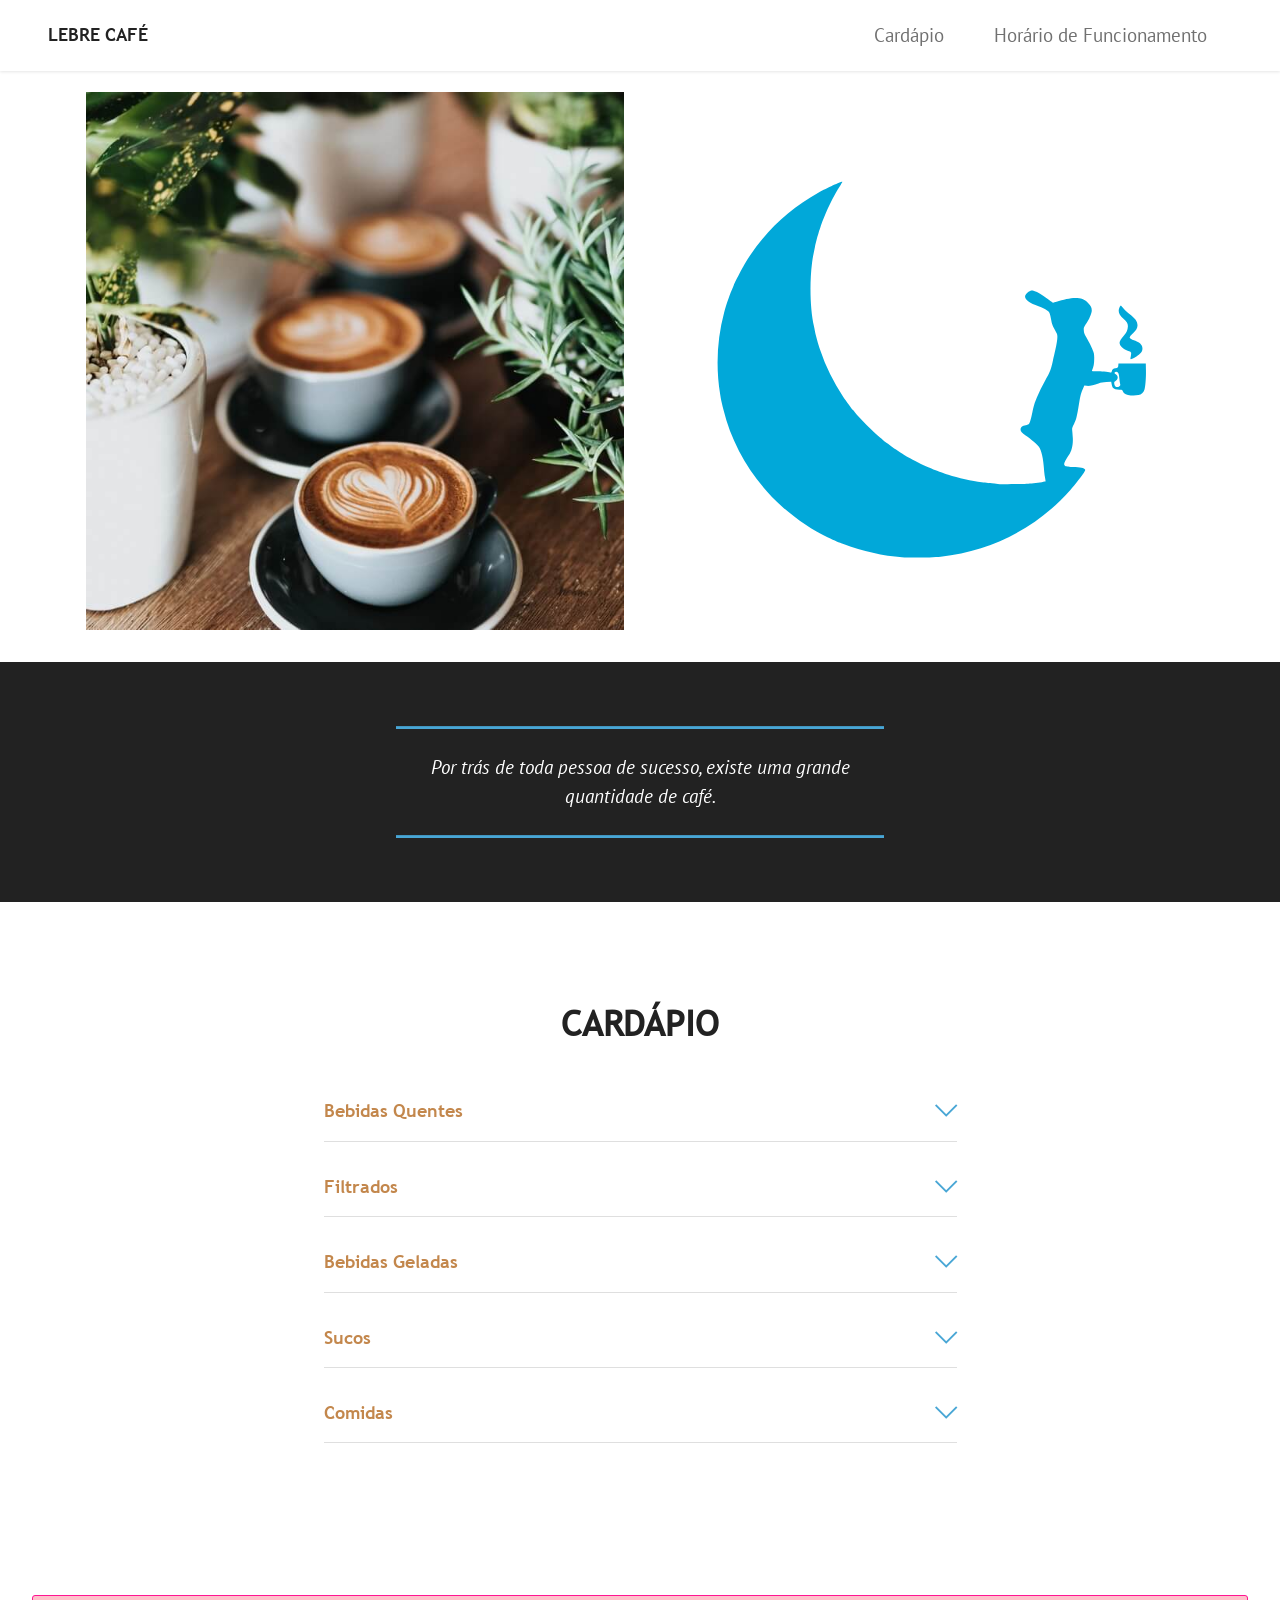
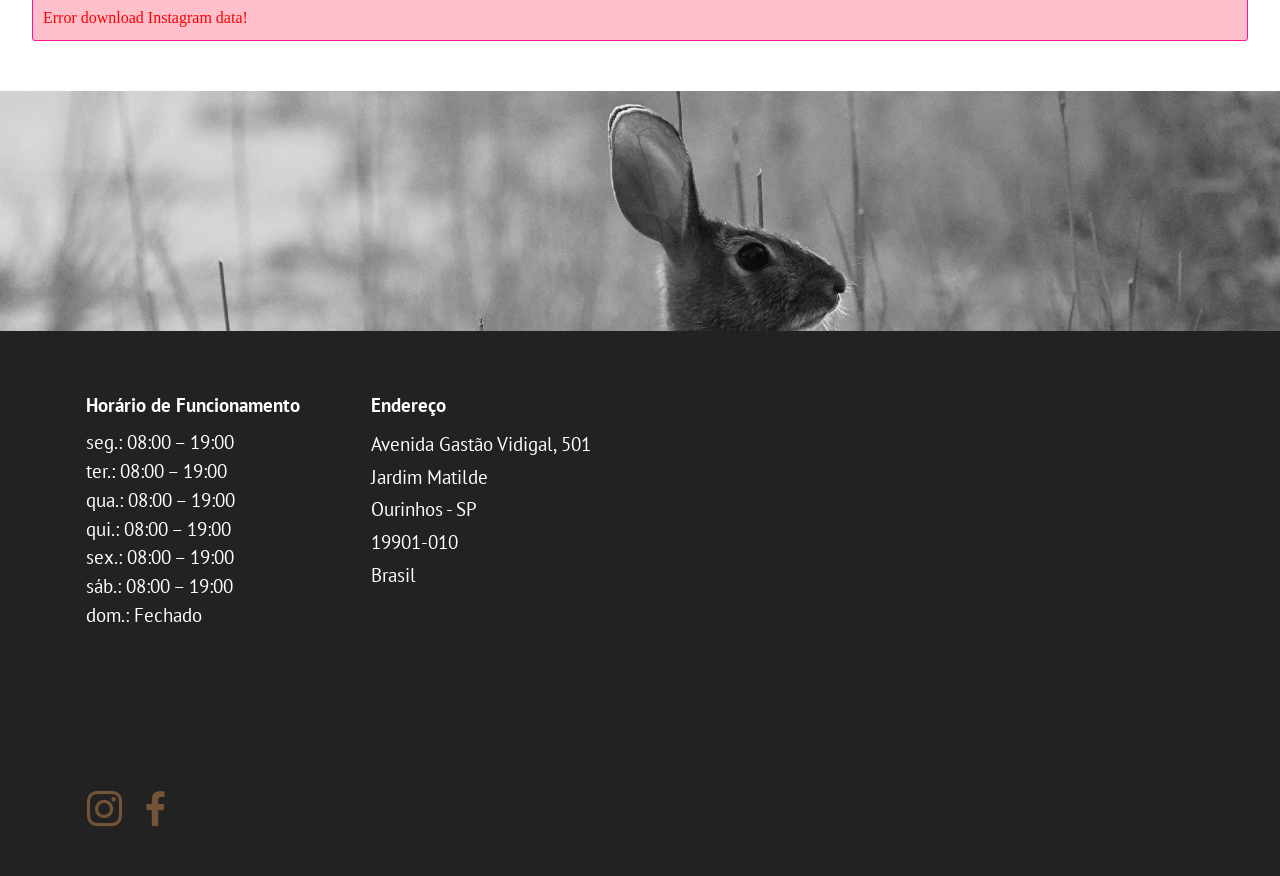
==== commit f9aaefa0: "Update index.html" ====
--- a/index.html
+++ b/index.html
@@ -234,7 +234,7 @@
         <div class="row content mbr-white">
             <div class="col-12 col-md-3 mbr-fonts-style display-7">
                 <h5 class="mbr-section-subtitle mbr-fonts-style mb-2 display-7"><strong>Horário de Funcionamento</strong></h5>
-                <p class="mbr-text mbr-fonts-style display-7">seg.:	11:00 – 19:00<br>ter.:	11:00 – 19:00<br>qua.:	11:00 – 19:00<br>qui.:	11:00 – 19:00<br>sex.:	11:00 – 19:00<br>sáb.:	11:00 – 19:00<br>dom.:	Fechado</p> <br>
+                <p class="mbr-text mbr-fonts-style display-7">seg.:	08:00 – 19:00<br>ter.:	08:00 – 19:00<br>qua.:	08:00 – 19:00<br>qui.:	08:00 – 19:00<br>sex.:	08:00 – 19:00<br>sáb.:	08:00 – 19:00<br>dom.:	Fechado</p> <br>
                 <h5 class="mbr-section-subtitle mbr-fonts-style mb-2 mt-4 display-7"></h5>
                 <p class="mbr-text mbr-fonts-style mb-4 display-7"></p>
             </div>
@@ -356,4 +356,4 @@
 <noscript><link rel="stylesheet" href="assets/instagram-feed/style.css"></noscript>
  
 </body>
-</html>+</html>
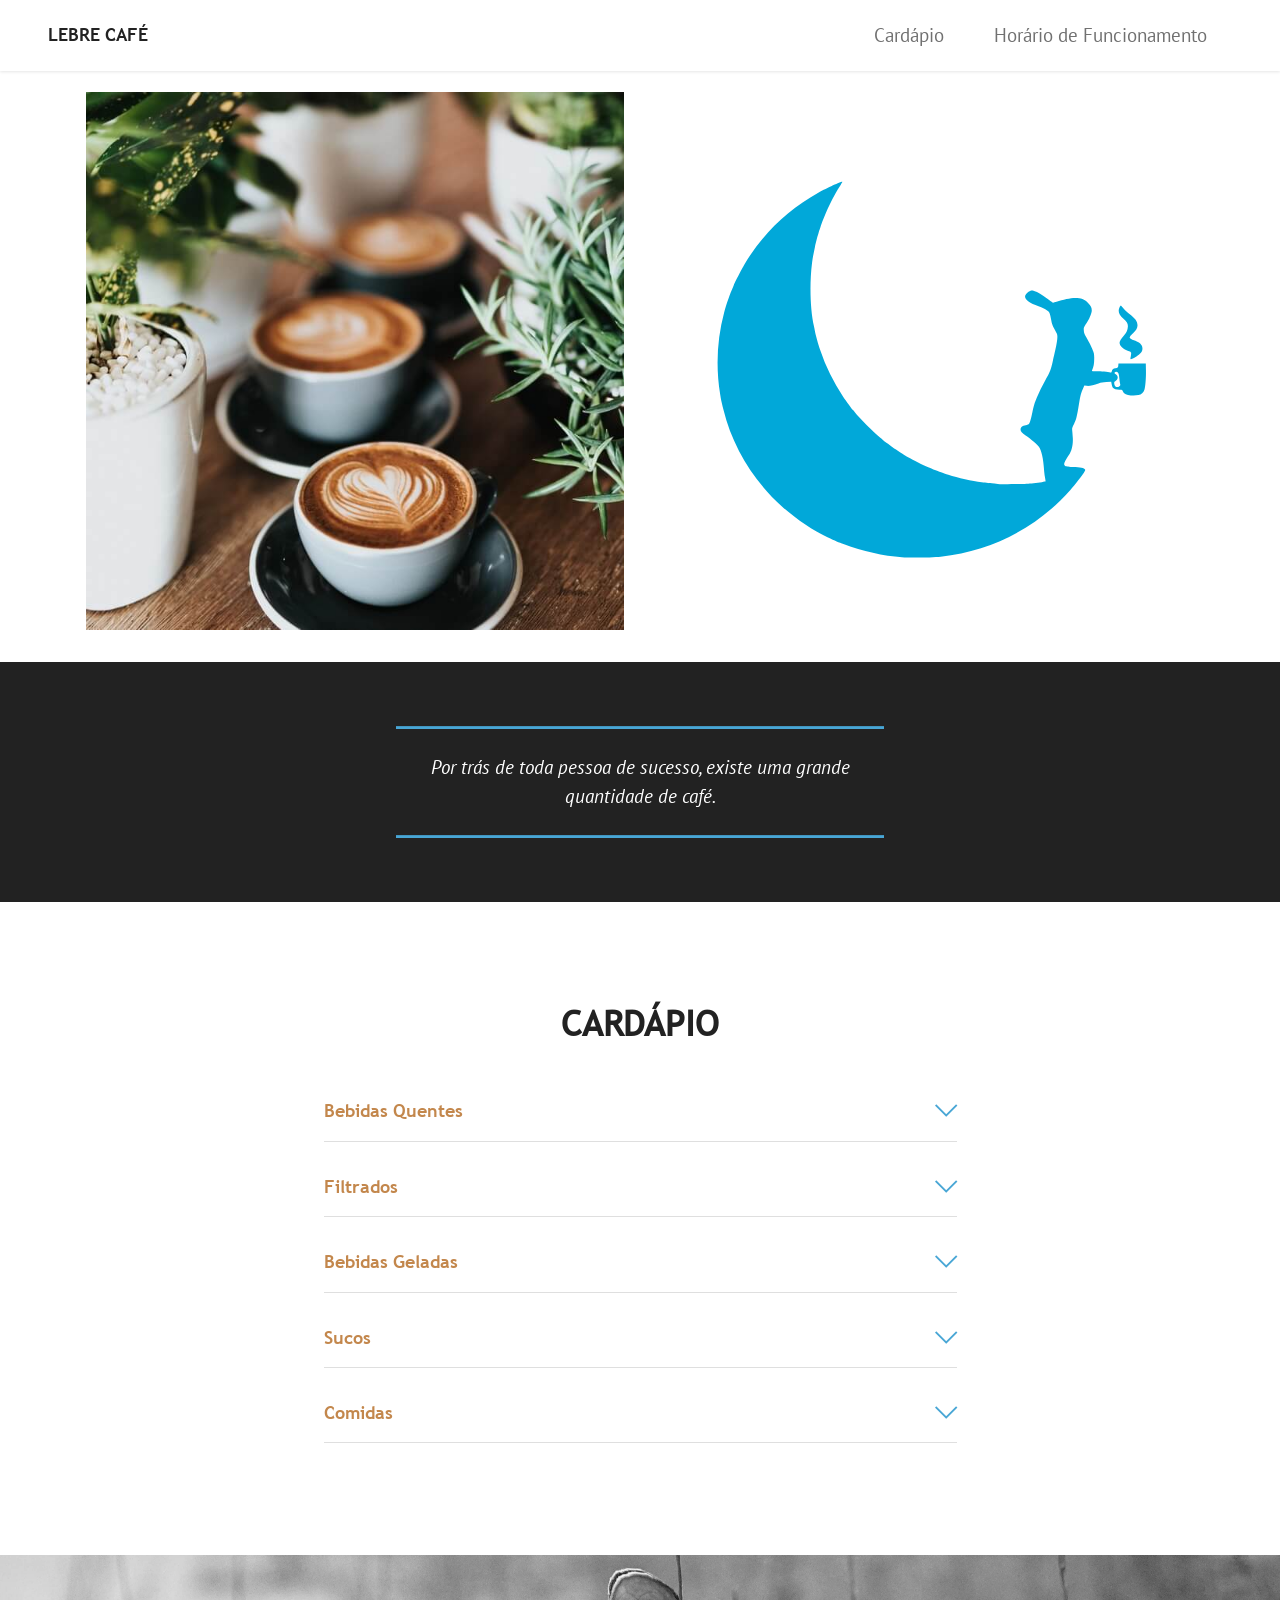
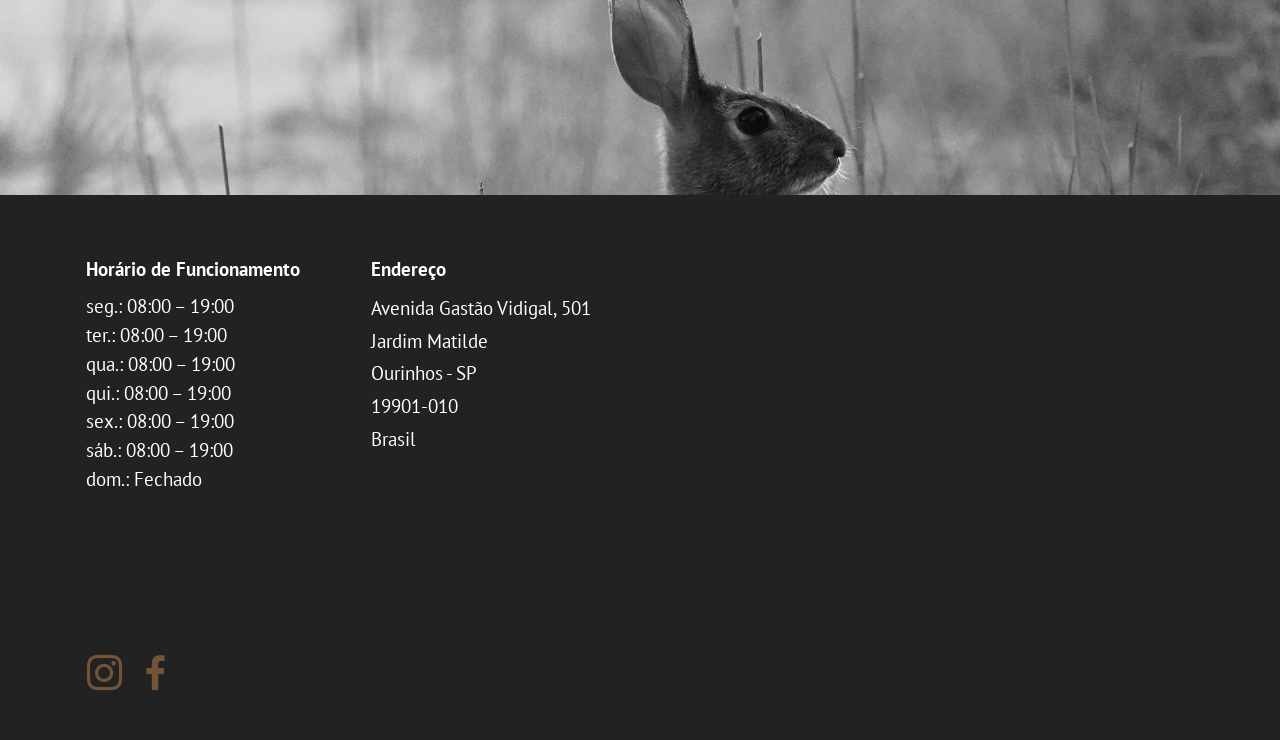
==== commit 3406d112: "Update index.html" ====
--- a/index.html
+++ b/index.html
@@ -194,21 +194,6 @@
             </div>
         </div>
 </section>
-<link rel="stylesheet" href="assets/instagram-feed/style.css">
-<section class="mbr-instagram-feed" id="instagram-feed-block-1z" data-per-row-grid="4" data-rows="2" data-per-row-slider="" data-spacing="12" data-full-width="true" data-account="lebrecafe" data-rv-view="2719" style="background-color: rgb(255, 255, 255); padding-top: 40px; padding-bottom: 40px;">
-    
-    <div class="container container_toggle">
-        <div class="row">
-            <div class="col">
-                <div class="inst">
-                    
-                    <div class="inst__content"></div>
-                    
-                </div>
-            </div>
-        </div>
-    </div>
-</section>
 
 <section class="content4 cid-savZqe6xJ7 mbr-parallax-background" id="content4-1n">
     
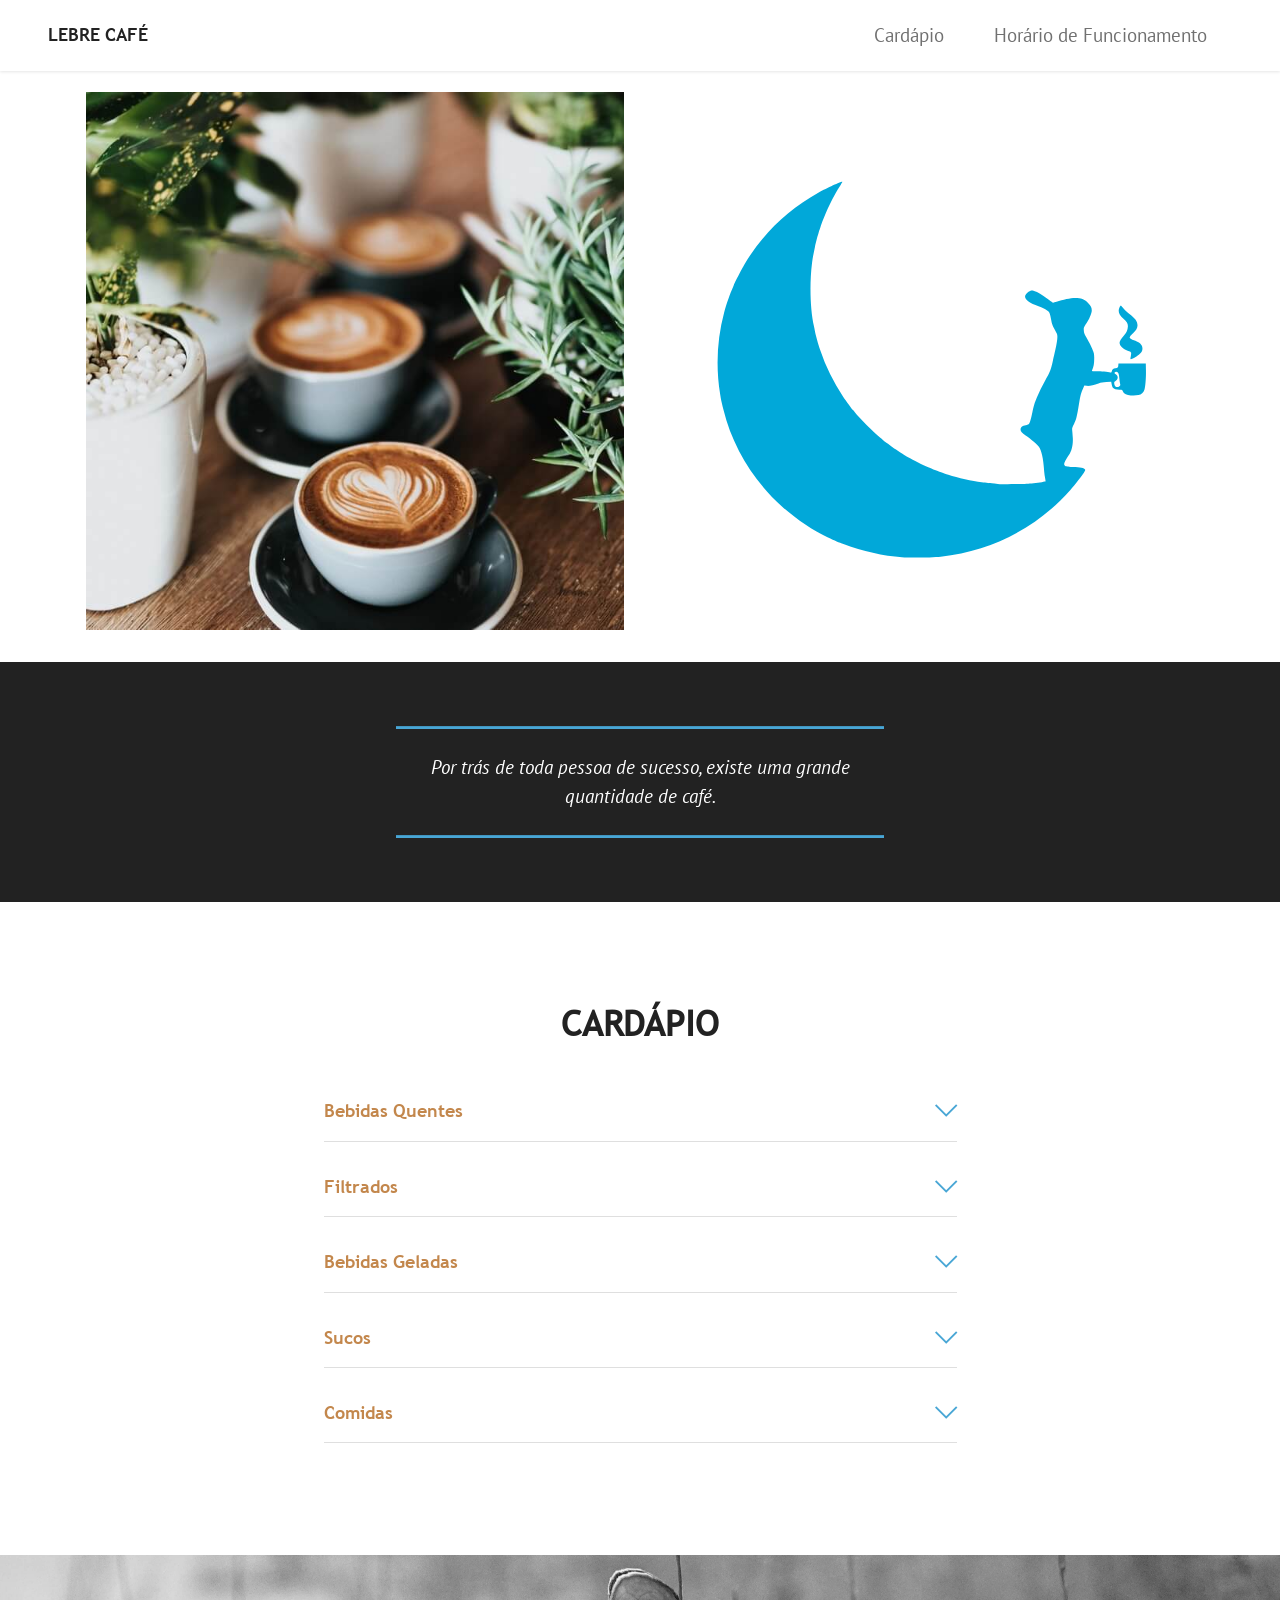
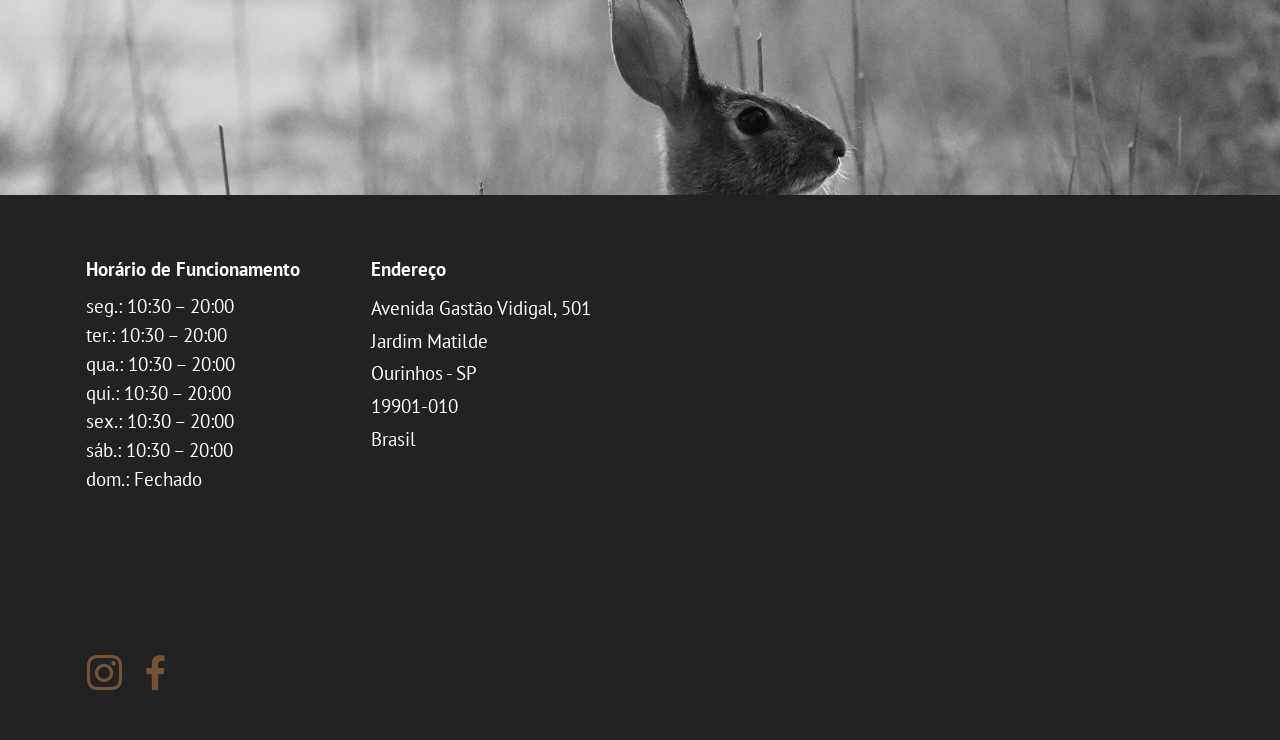
==== commit 41dce5d9: "Update index.html" ====
--- a/index.html
+++ b/index.html
@@ -219,7 +219,7 @@
         <div class="row content mbr-white">
             <div class="col-12 col-md-3 mbr-fonts-style display-7">
                 <h5 class="mbr-section-subtitle mbr-fonts-style mb-2 display-7"><strong>Horário de Funcionamento</strong></h5>
-                <p class="mbr-text mbr-fonts-style display-7">seg.:	08:00 – 19:00<br>ter.:	08:00 – 19:00<br>qua.:	08:00 – 19:00<br>qui.:	08:00 – 19:00<br>sex.:	08:00 – 19:00<br>sáb.:	08:00 – 19:00<br>dom.:	Fechado</p> <br>
+                <p class="mbr-text mbr-fonts-style display-7">seg.:	10:30 – 20:00<br>ter.:	10:30 – 20:00<br>qua.:	10:30 – 20:00<br>qui.:	10:30 – 20:00<br>sex.:	10:30 – 20:00<br>sáb.:	10:30 – 20:00<br>dom.:	Fechado</p> <br>
                 <h5 class="mbr-section-subtitle mbr-fonts-style mb-2 mt-4 display-7"></h5>
                 <p class="mbr-text mbr-fonts-style mb-4 display-7"></p>
             </div>
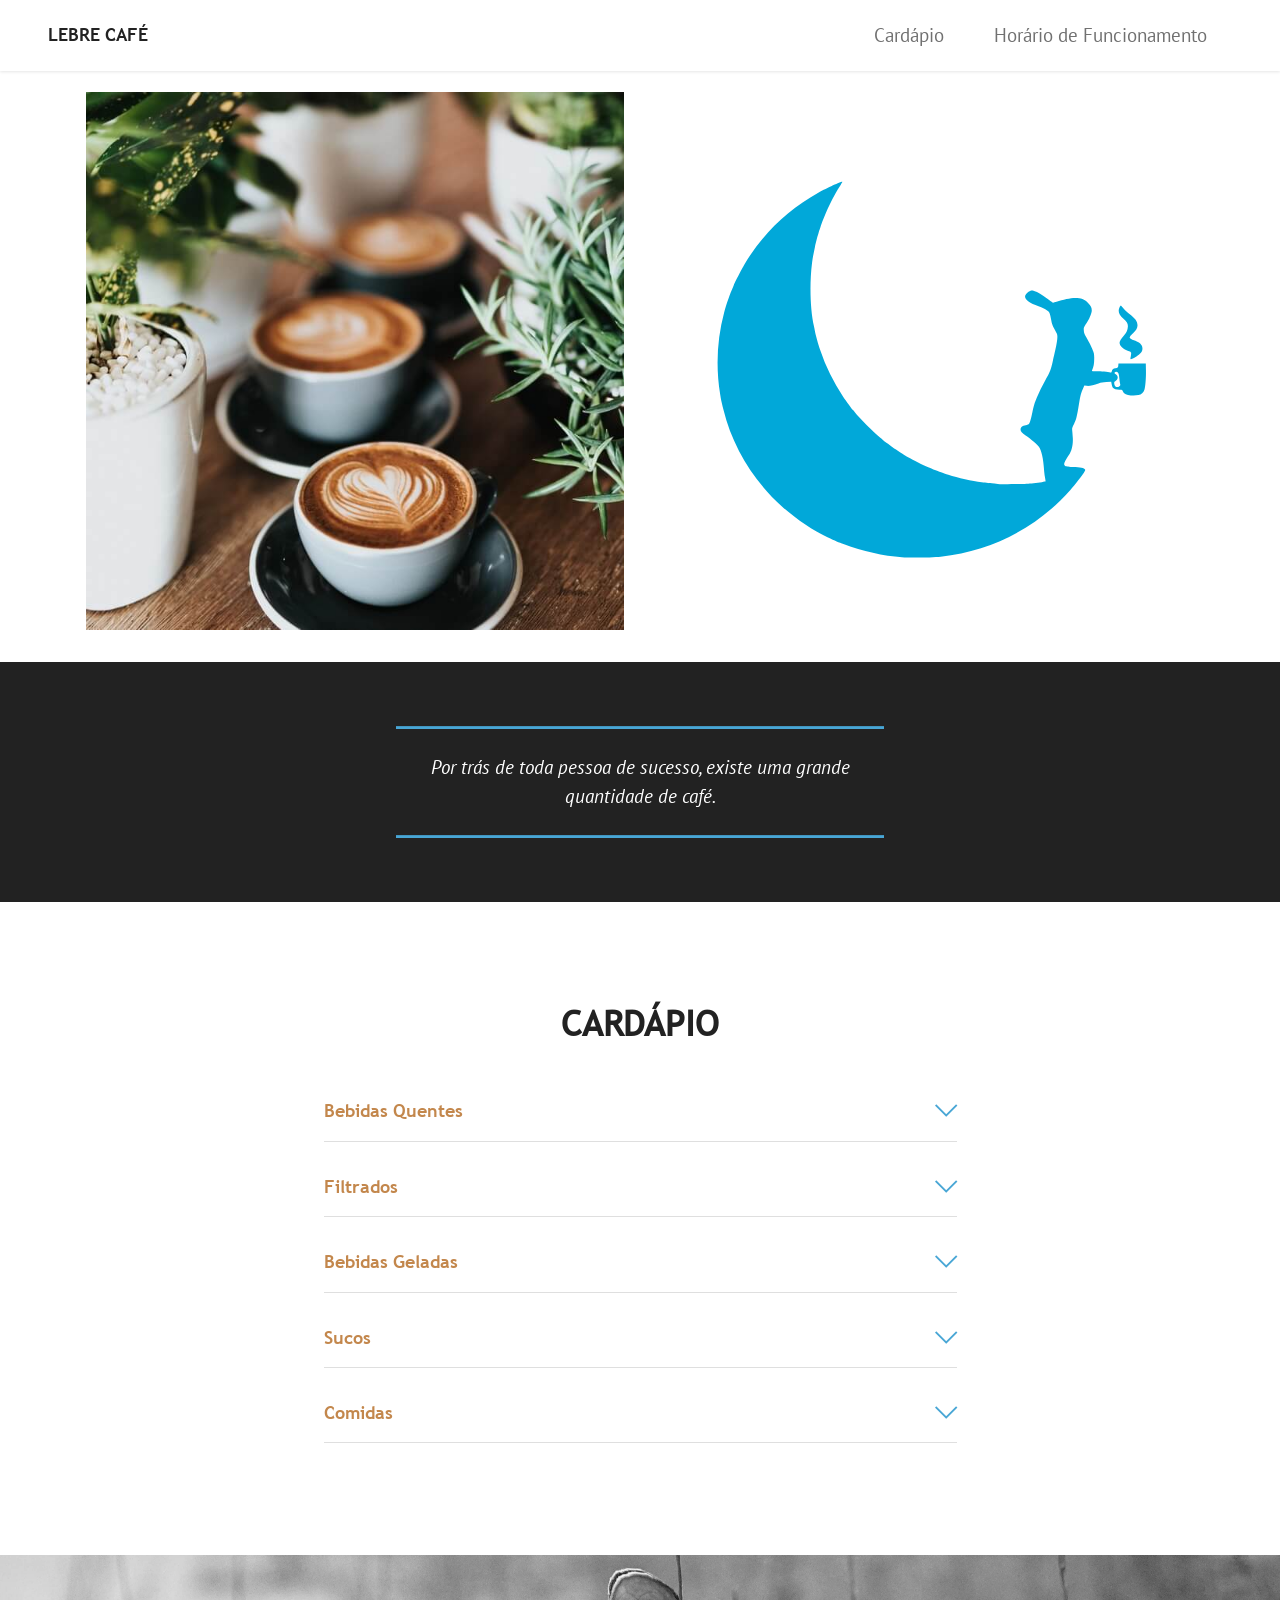
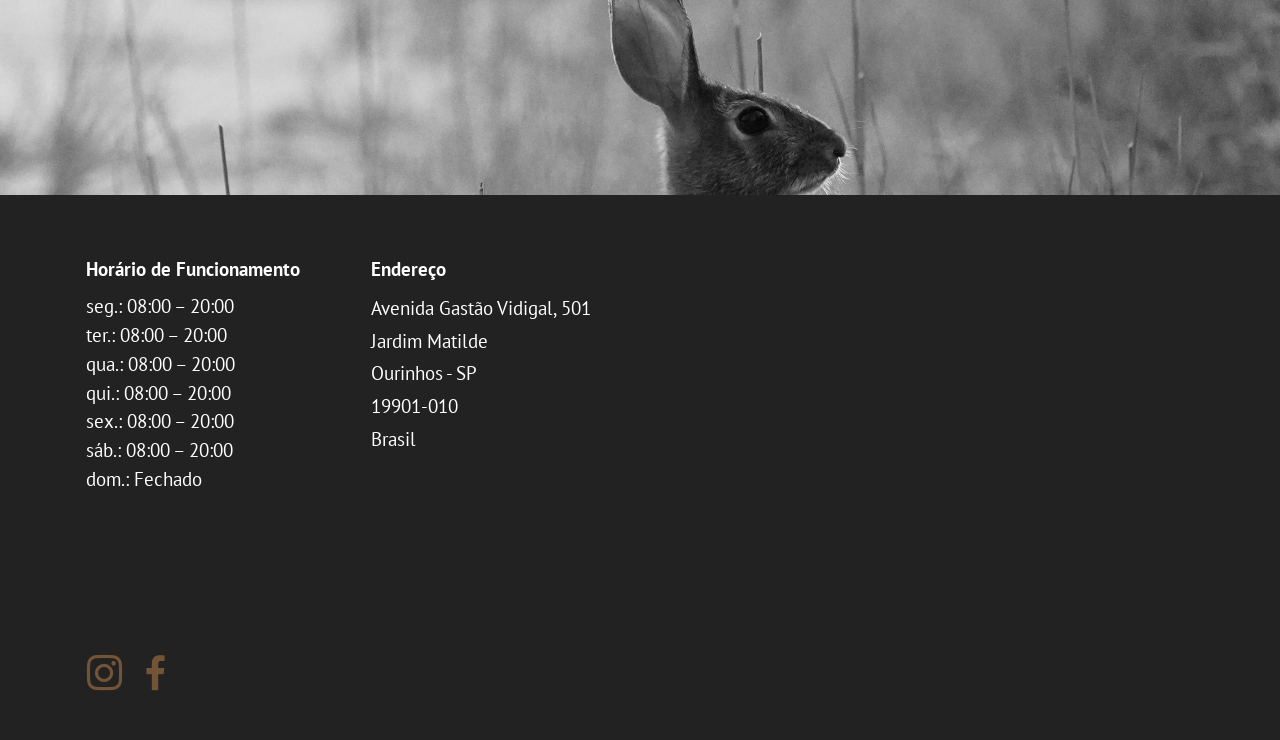
==== commit 34c96cf8: "Update index.html" ====
--- a/index.html
+++ b/index.html
@@ -219,7 +219,7 @@
         <div class="row content mbr-white">
             <div class="col-12 col-md-3 mbr-fonts-style display-7">
                 <h5 class="mbr-section-subtitle mbr-fonts-style mb-2 display-7"><strong>Horário de Funcionamento</strong></h5>
-                <p class="mbr-text mbr-fonts-style display-7">seg.:	10:30 – 20:00<br>ter.:	10:30 – 20:00<br>qua.:	10:30 – 20:00<br>qui.:	10:30 – 20:00<br>sex.:	10:30 – 20:00<br>sáb.:	10:30 – 20:00<br>dom.:	Fechado</p> <br>
+                <p class="mbr-text mbr-fonts-style display-7">seg.:	08:00 – 20:00<br>ter.:	08:00 – 20:00<br>qua.:	08:00 – 20:00<br>qui.:	08:00 – 20:00<br>sex.:	08:00 – 20:00<br>sáb.:	08:00 – 20:00<br>dom.:	Fechado</p> <br>
                 <h5 class="mbr-section-subtitle mbr-fonts-style mb-2 mt-4 display-7"></h5>
                 <p class="mbr-text mbr-fonts-style mb-4 display-7"></p>
             </div>
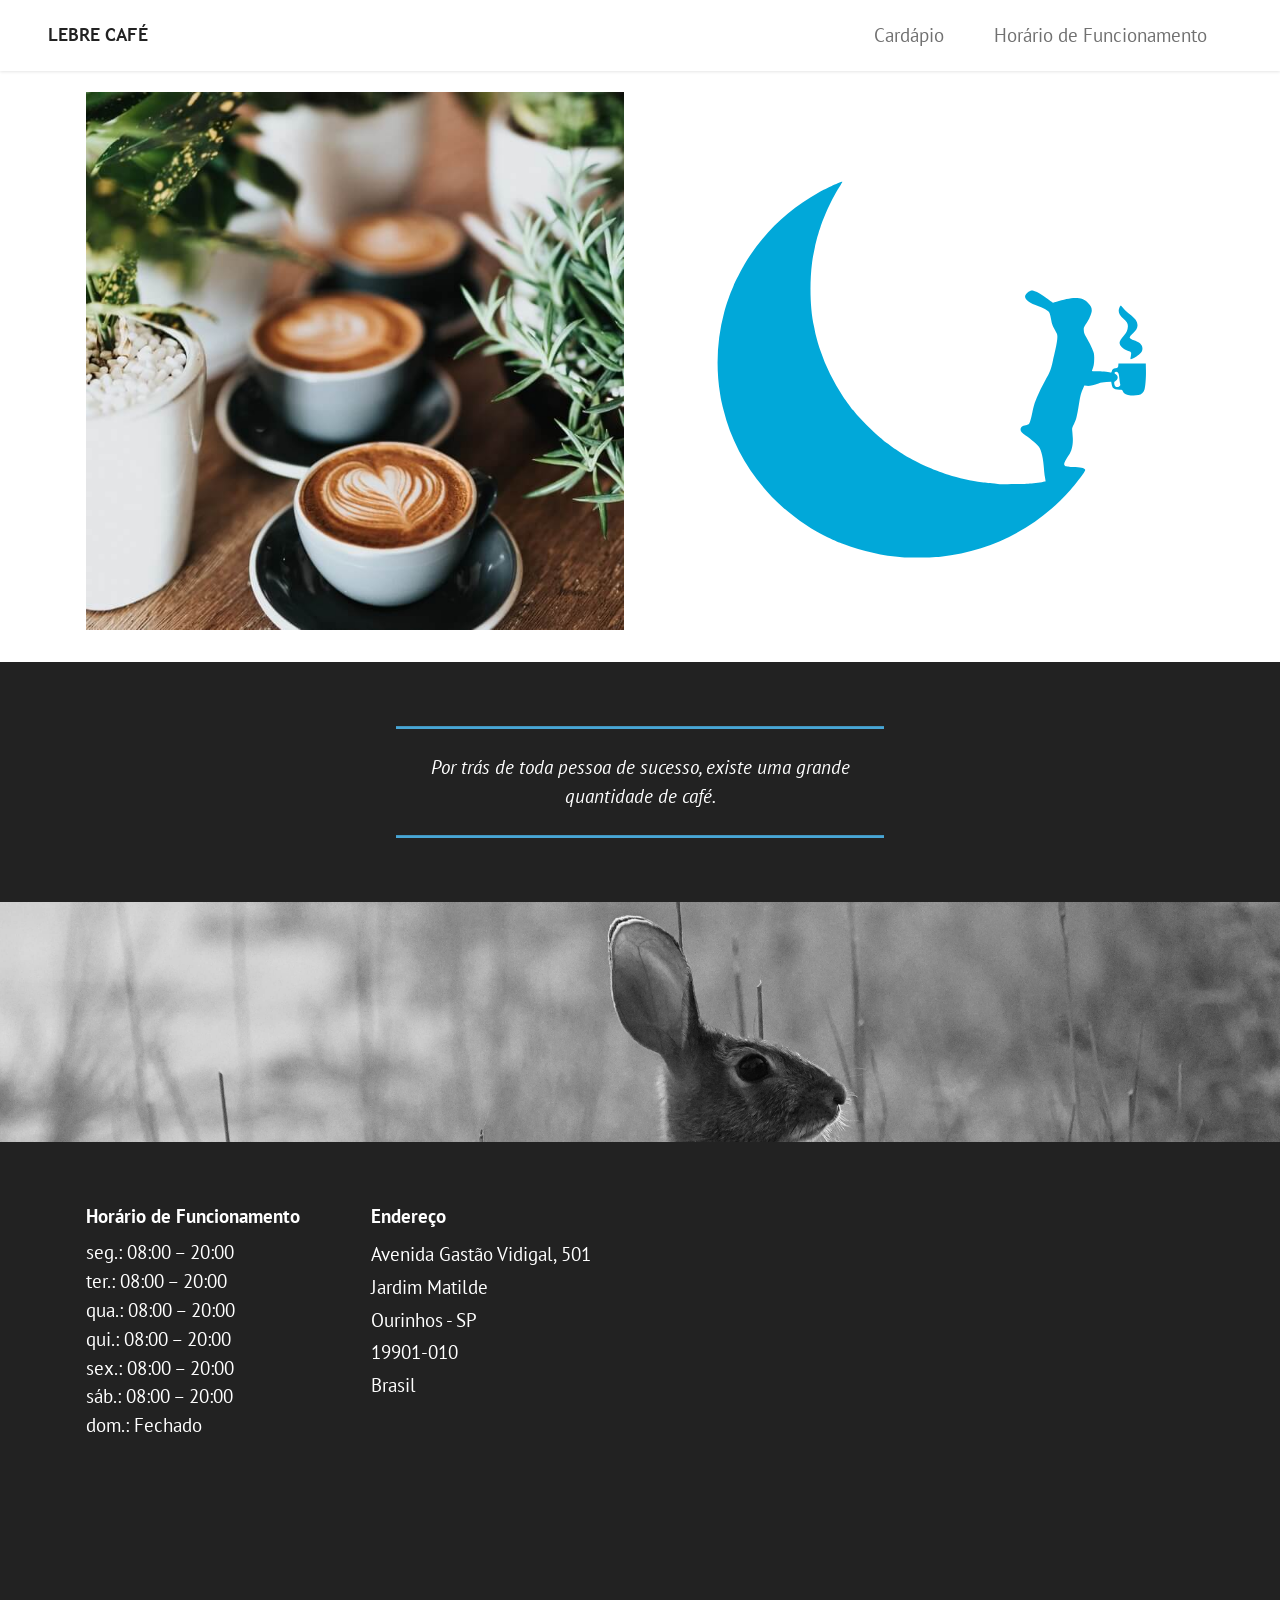
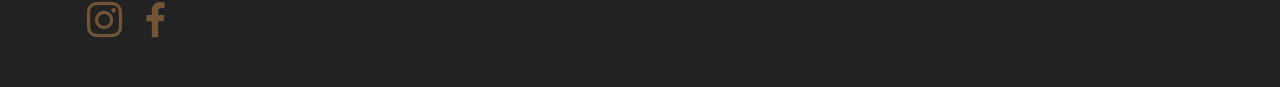
==== commit 2c1bb886: "Update index.html" ====
--- a/index.html
+++ b/index.html
@@ -58,7 +58,7 @@
                 </div>
             </button>
             <div class="collapse navbar-collapse" id="navbarSupportedContent">
-                <ul class="navbar-nav nav-dropdown nav-right" data-app-modern-menu="true"><li class="nav-item"><a class="nav-link link text-info display-7" href="index.html#content17-s">
+                <ul class="navbar-nav nav-dropdown nav-right" data-app-modern-menu="true"><li class="nav-item"><a class="nav-link link text-info display-7" href="/cardapio.pdf">
                             Cardápio</a></li><li class="nav-item"><a class="nav-link link text-info display-7" href="index.html#footer6-o">
                             Horário de Funcionamento</a></li></ul>
                 
@@ -102,97 +102,6 @@
             </div>
         </div>
     </div>
-</section>
-
-<section class="content17 cid-sary7L9HfN" id="content17-s">
-
-    
-
-    
-    
-    <div class="container">
-             <script src="assets/mbr-switch-arrow/mbr-switch-arrow.js"></script>  
-            <div class="row justify-content-center">
-                <div class="col-12 col-md-7">
-                    <div class="section-head align-center mb-4">
-                        <h3 class="mbr-section-title mb-0 mbr-fonts-style display-5">
-                            <strong>CARDÁPIO</strong></h3>
-                        
-                    </div>
-                    
-                    <div id="bootstrap-toggle" class="toggle-panel accordionStyles tab-content">
-                        <div class="card mb-3">
-                            <div class="card-header" role="tab" id="headingOne">
-                                <a role="button" class="collapsed panel-title text-black" data-toggle="collapse" data-core="" href="#collapse1_3" aria-expanded="false" aria-controls="collapse1">
-                                    <h6 class="panel-title-edit mbr-fonts-style mb-0 display-4"><strong>Bebidas Quentes</strong></h6>
-                                    <span class="sign mbr-iconfont mbri-arrow-down"></span>
-                                </a>
-                            </div>
-                            <div id="collapse1_3" class="panel-collapse noScroll collapse" role="tabpanel" aria-labelledby="headingOne">
-                                <div class="panel-body">
-                                    <p class="mbr-fonts-style panel-text display-7">Café Expresso Ristretto&nbsp;<br>Café Expresso Simples<br>Café Expresso Americano<br>Café Expresso Duplo<br>Café Expresso Duplo com Chantilly<br>Café Latte<br>Latte Macchiato<br>Mocha<br>Cappuccino Italiano<br>Lebre Cappuccino Puro<br>Lebre Cappuccino Expresso<br>Lebre Cappuccino Chantilly<br>Chai<br>Chá Twinings<br>Chocolate Quente<br></p>
-                                </div>
-                            </div>
-                        </div>
-                        <div class="card mb-3">
-                            <div class="card-header" role="tab" id="headingTwo">
-                                <a role="button" class="collapsed panel-title text-black" data-toggle="collapse" data-core="" href="#collapse2_3" aria-expanded="false" aria-controls="collapse2">
-                                    <h6 class="panel-title-edit mbr-fonts-style mb-0 display-4"><strong>Filtrados</strong></h6>
-                                    <span class="sign mbr-iconfont mbri-arrow-down"></span>
-                                </a>
-
-                            </div>
-                            <div id="collapse2_3" class="panel-collapse noScroll collapse" role="tabpanel" aria-labelledby="headingTwo">
-                                <div class="panel-body">
-                                    <p class="mbr-fonts-style panel-text display-7">French Press<br>Hario V60<br>Café da Vovó<br>Café do Dia<br></p>
-                                </div>
-                            </div>
-                        </div>
-                        <div class="card mb-3">
-                            <div class="card-header" role="tab" id="headingThree">
-                                <a role="button" class="collapsed panel-title text-black" data-toggle="collapse" data-core="" href="#collapse3_3" aria-expanded="false" aria-controls="collapse3">
-                                    <h6 class="panel-title-edit mbr-fonts-style mb-0 display-4"><strong>Bebidas Geladas</strong>
-                                </h6>
-                                    <span class="sign mbr-iconfont mbri-arrow-down"></span>
-                                </a>
-                            </div>
-                            <div id="collapse3_3" class="panel-collapse noScroll collapse" role="tabpanel" aria-labelledby="headingThree">
-                                <div class="panel-body">
-                                    <p class="mbr-fonts-style panel-text display-7">Café Expresso Tônica<br>Ice Cappuccino<br>Mocha Ice<br>Lebre Frapê<br>Lebre Frapê Oreo ou Ovomaltine<br>Soda Italiana<br></p>
-                                </div>
-                            </div>
-                        </div>
-                        <div class="card mb-3">
-                            <div class="card-header" role="tab" id="headingThree">
-                                <a role="button" class="collapsed panel-title text-black" data-toggle="collapse" data-core="" href="#collapse4_3" aria-expanded="false" aria-controls="collapse4">
-                                    <h6 class="panel-title-edit mbr-fonts-style mb-0 display-4"><strong>Sucos</strong></h6>
-                                    <span class="sign mbr-iconfont mbri-arrow-down"></span>
-                                </a>
-                            </div>
-                            <div id="collapse4_3" class="panel-collapse noScroll collapse" role="tabpanel" aria-labelledby="headingThree">
-                                <div class="panel-body">
-                                    <p class="mbr-fonts-style panel-text display-7">Natural - 350ml<br>Natural - Jarra<br>Polpa - 350ml<br>Polpa - Jarra<br></p>
-                                </div>
-                            </div>
-                        </div>
-                        <div class="card mb-3">
-                            <div class="card-header" role="tab" id="headingThree">
-                                <a role="button" class="collapsed panel-title text-black" data-toggle="collapse" data-core="" href="#collapse5_3" aria-expanded="false" aria-controls="collapse5">
-                                   <h6 class="panel-title-edit mbr-fonts-style mb-0 display-4"><strong>Comidas</strong></h6>
-                                        <span class="sign mbr-iconfont mbri-arrow-down"></span>
-                                </a>
-                            </div>
-                            <div id="collapse5_3" class="panel-collapse noScroll collapse" role="tabpanel" aria-labelledby="headingThree">
-                                <div class="panel-body">
-                                    <p class="mbr-fonts-style panel-text display-7">Omelete<br>Omelete Recheada<br>Omelete Colorida<br>Crepioca<br>Tapioca<br>Tapioca Doce<br>Waffle<br>Pão na Chapa<br>Pão na Chapa Requeijão<br>Misto Quente<br>Salada de Frutas<br>Bolos</p>
-                                </div>
-                            </div>
-                        </div>
-                        
-                    </div>
-                </div>
-            </div>
-        </div>
 </section>
 
 <section class="content4 cid-savZqe6xJ7 mbr-parallax-background" id="content4-1n">
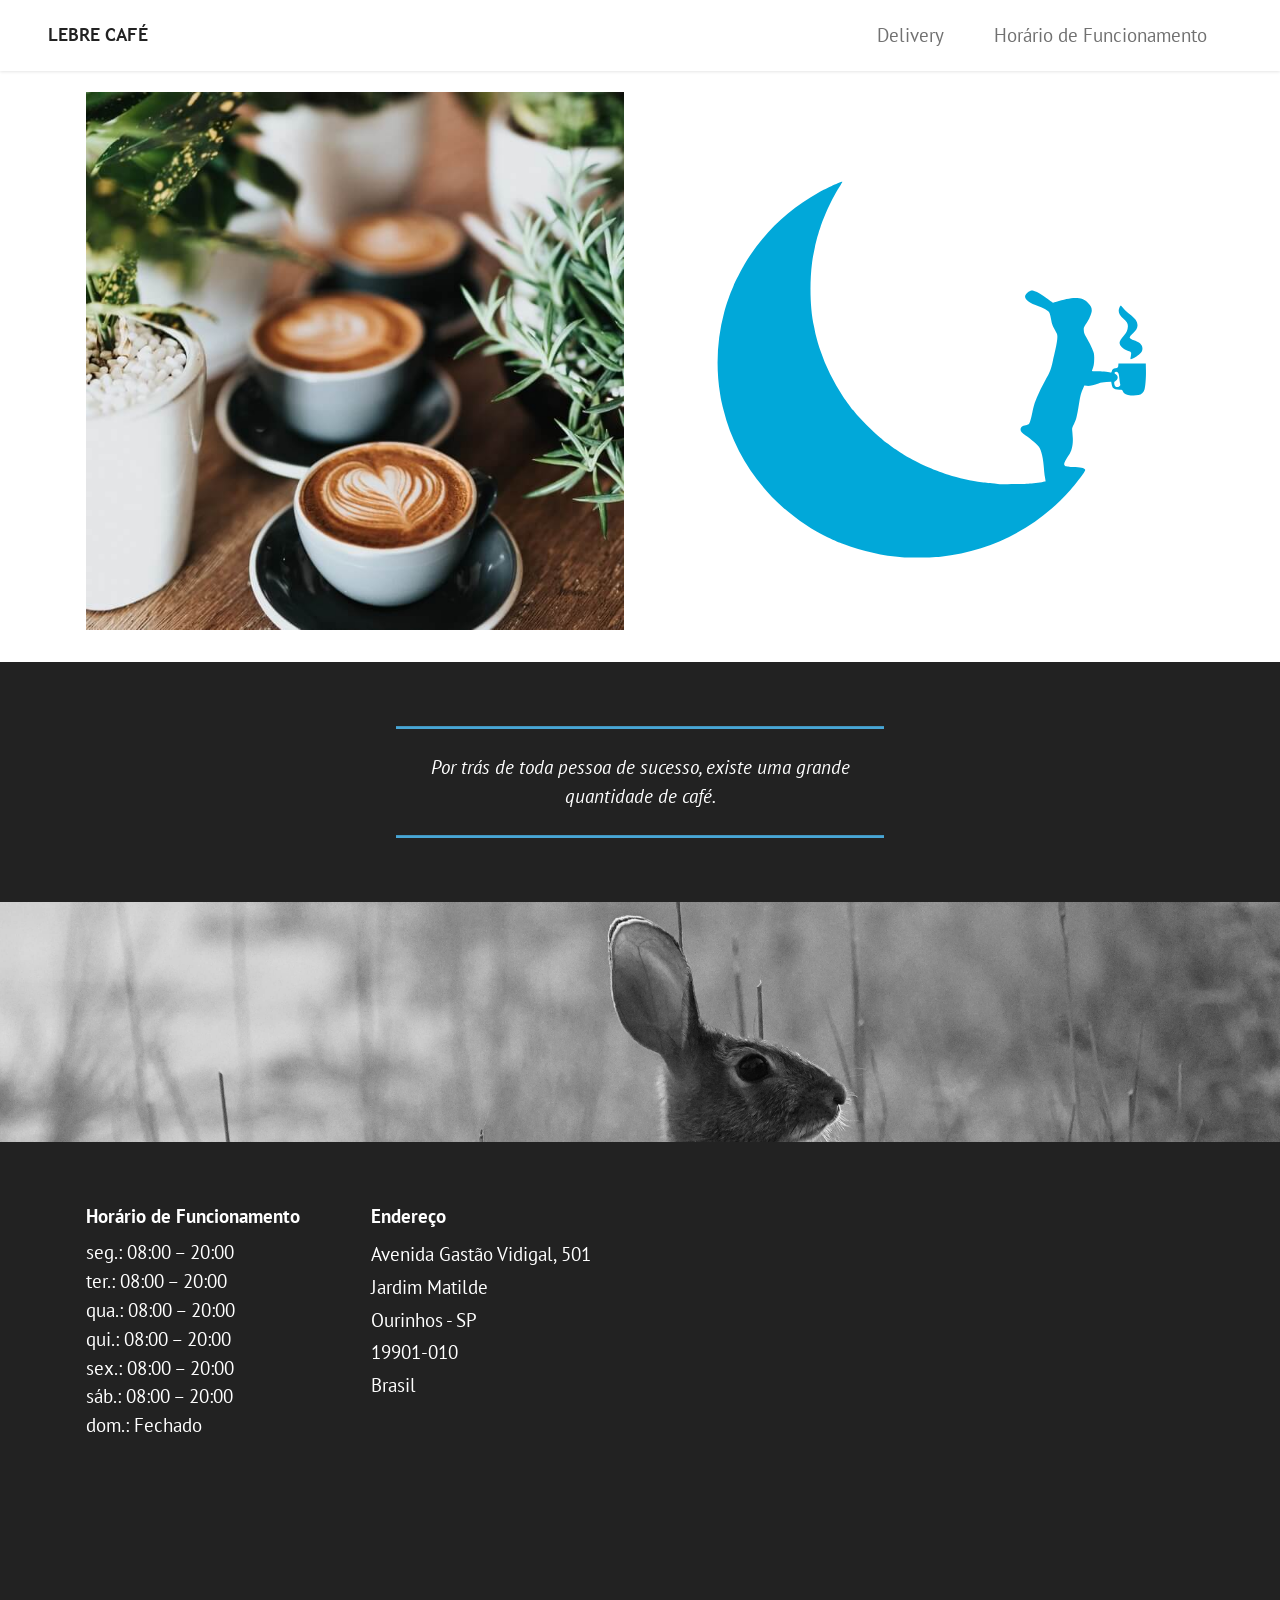
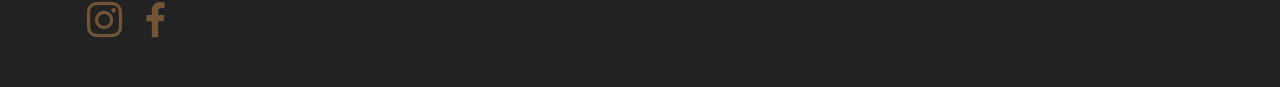
==== commit 7f79fe50: "Update index.html" ====
--- a/index.html
+++ b/index.html
@@ -58,8 +58,8 @@
                 </div>
             </button>
             <div class="collapse navbar-collapse" id="navbarSupportedContent">
-                <ul class="navbar-nav nav-dropdown nav-right" data-app-modern-menu="true"><li class="nav-item"><a class="nav-link link text-info display-7" href="/cardapio.pdf">
-                            Cardápio</a></li><li class="nav-item"><a class="nav-link link text-info display-7" href="index.html#footer6-o">
+                <ul class="navbar-nav nav-dropdown nav-right" data-app-modern-menu="true"><li class="nav-item"><a class="nav-link link text-info display-7" href="https://www.ifood.com.br/delivery/ourinhos-sp/lebre-cafe-jardim-matilde/6d35ce54-cec3-4f9a-97ba-f18ffc1817f2">
+                            Delivery</a></li><li class="nav-item"><a class="nav-link link text-info display-7" href="index.html#footer6-o">
                             Horário de Funcionamento</a></li></ul>
                 
                 
@@ -99,7 +99,7 @@
                 <hr class="line">
                 <p class="mbr-text align-center mbr-fonts-style my-4 display-7"><em>Por trás de toda pessoa de sucesso, existe uma grande quantidade de café.</em></p>
                 <hr class="line">
-            </div>
+	    </div>
         </div>
     </div>
 </section>
